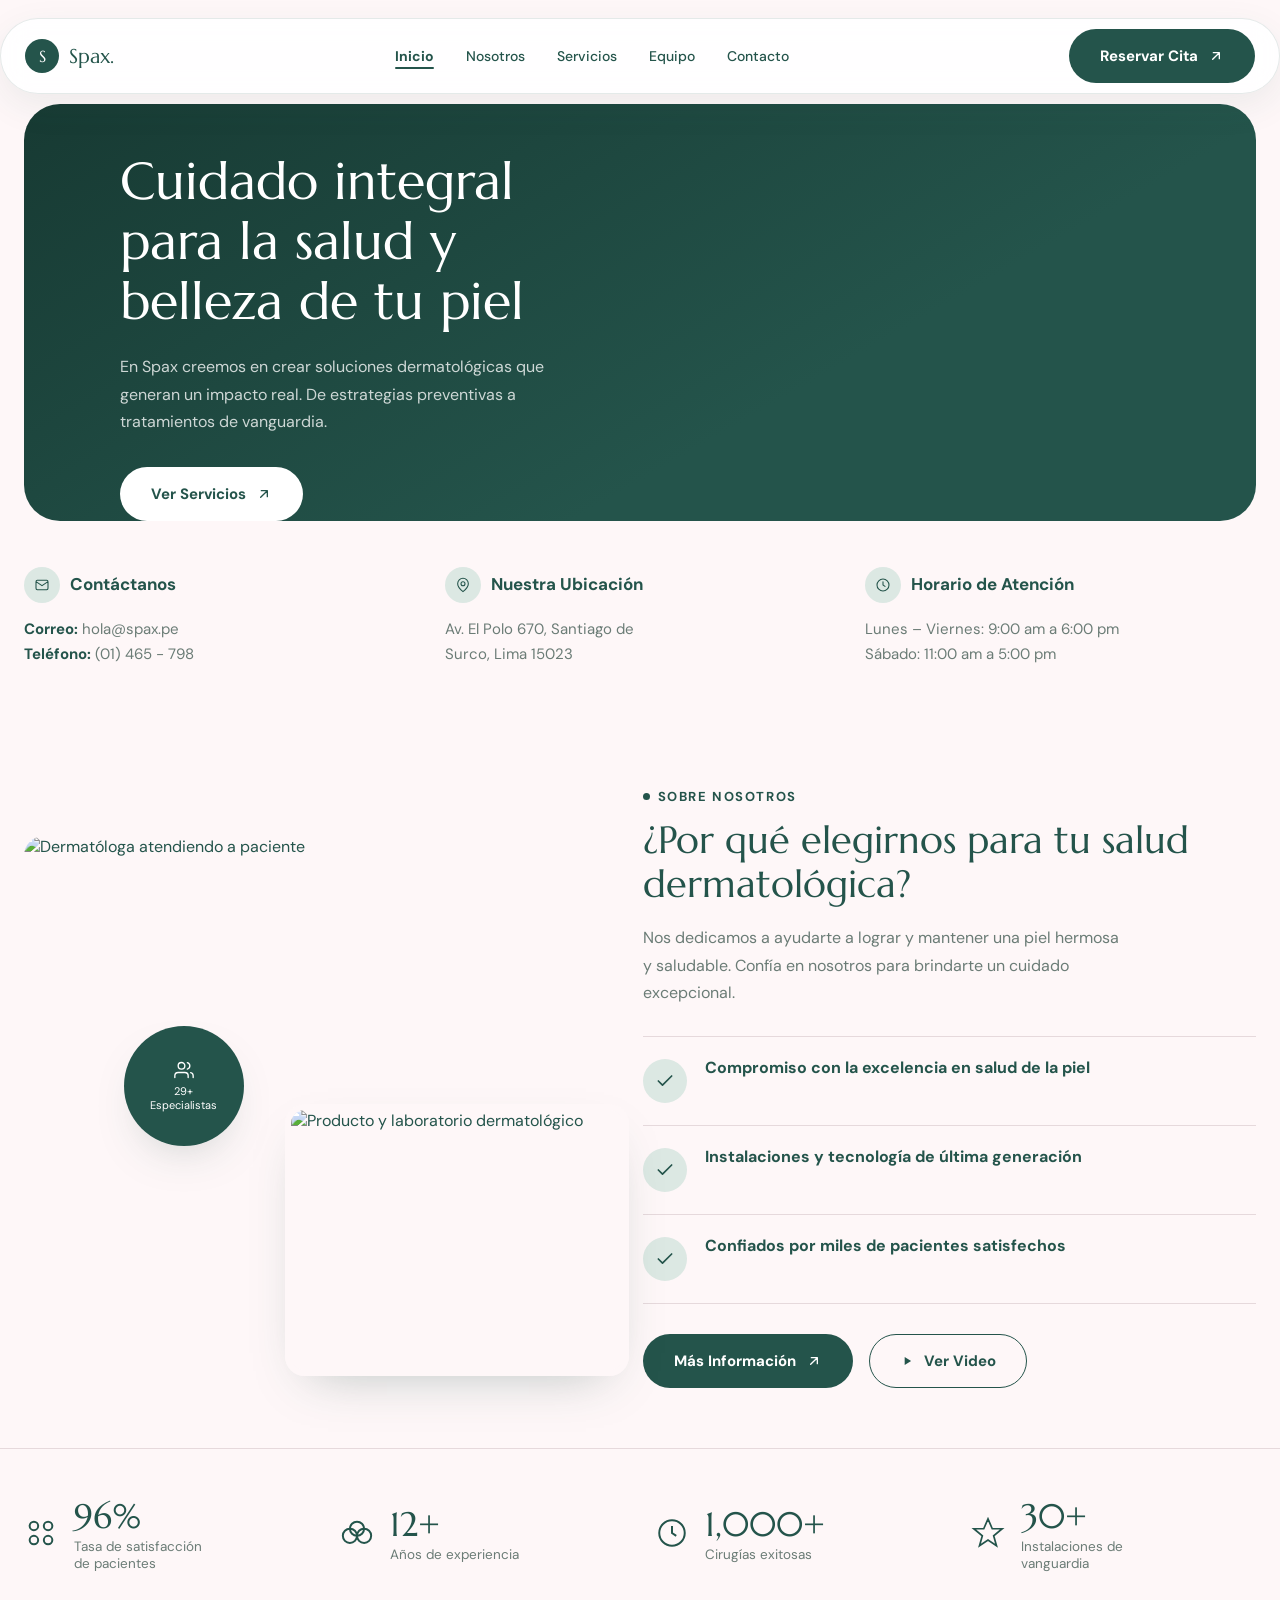
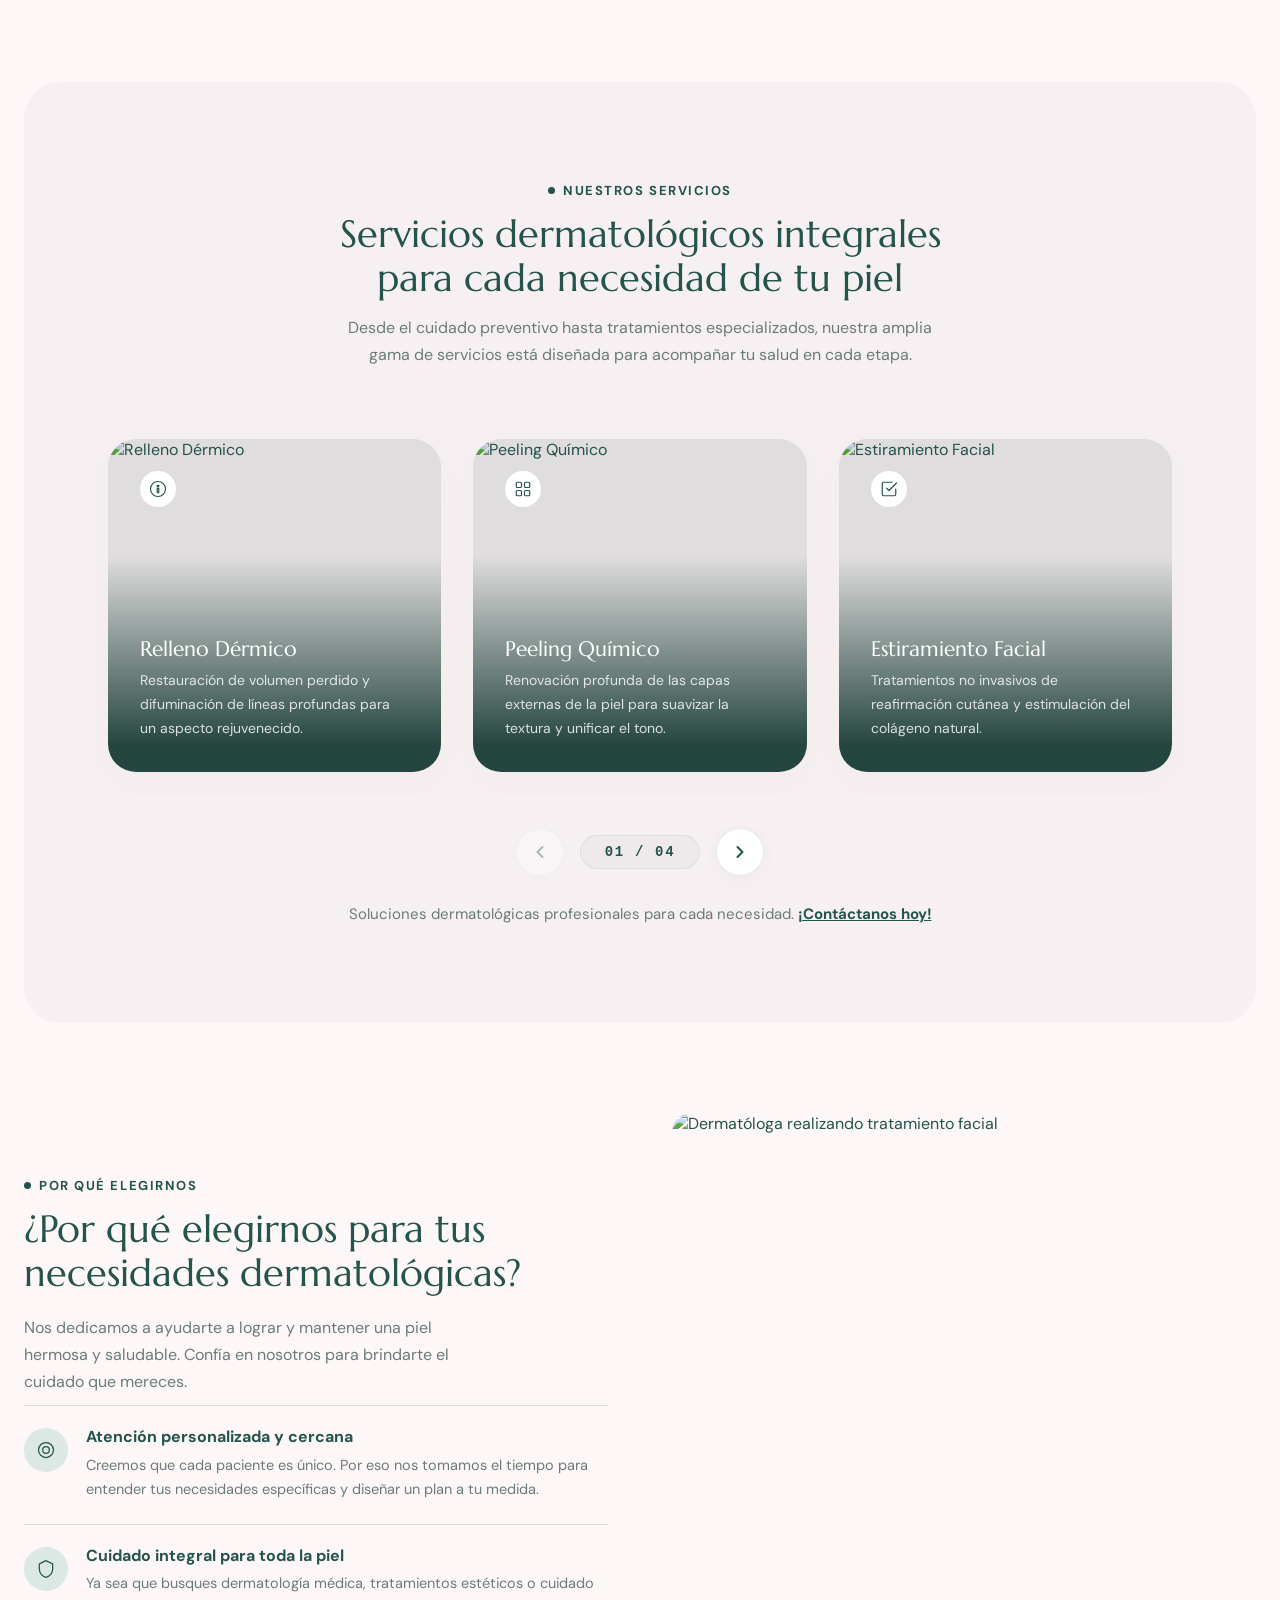
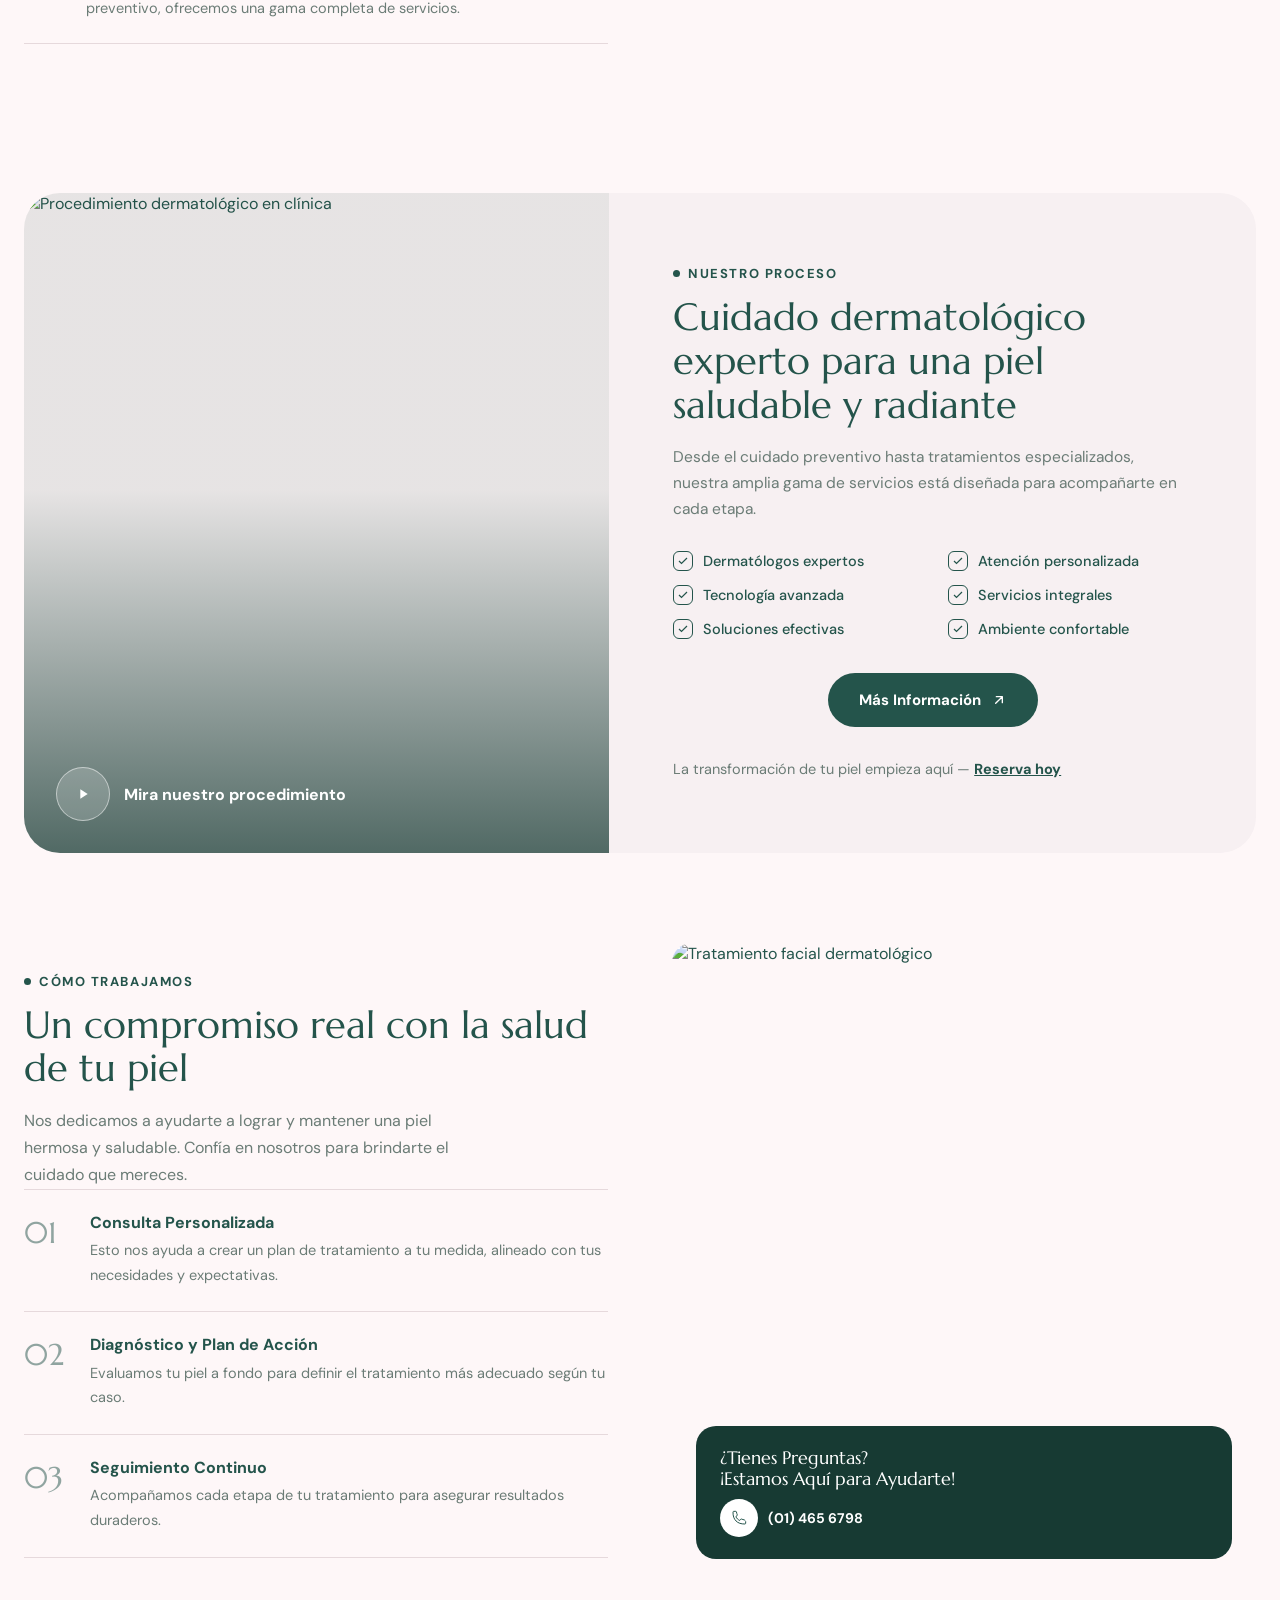
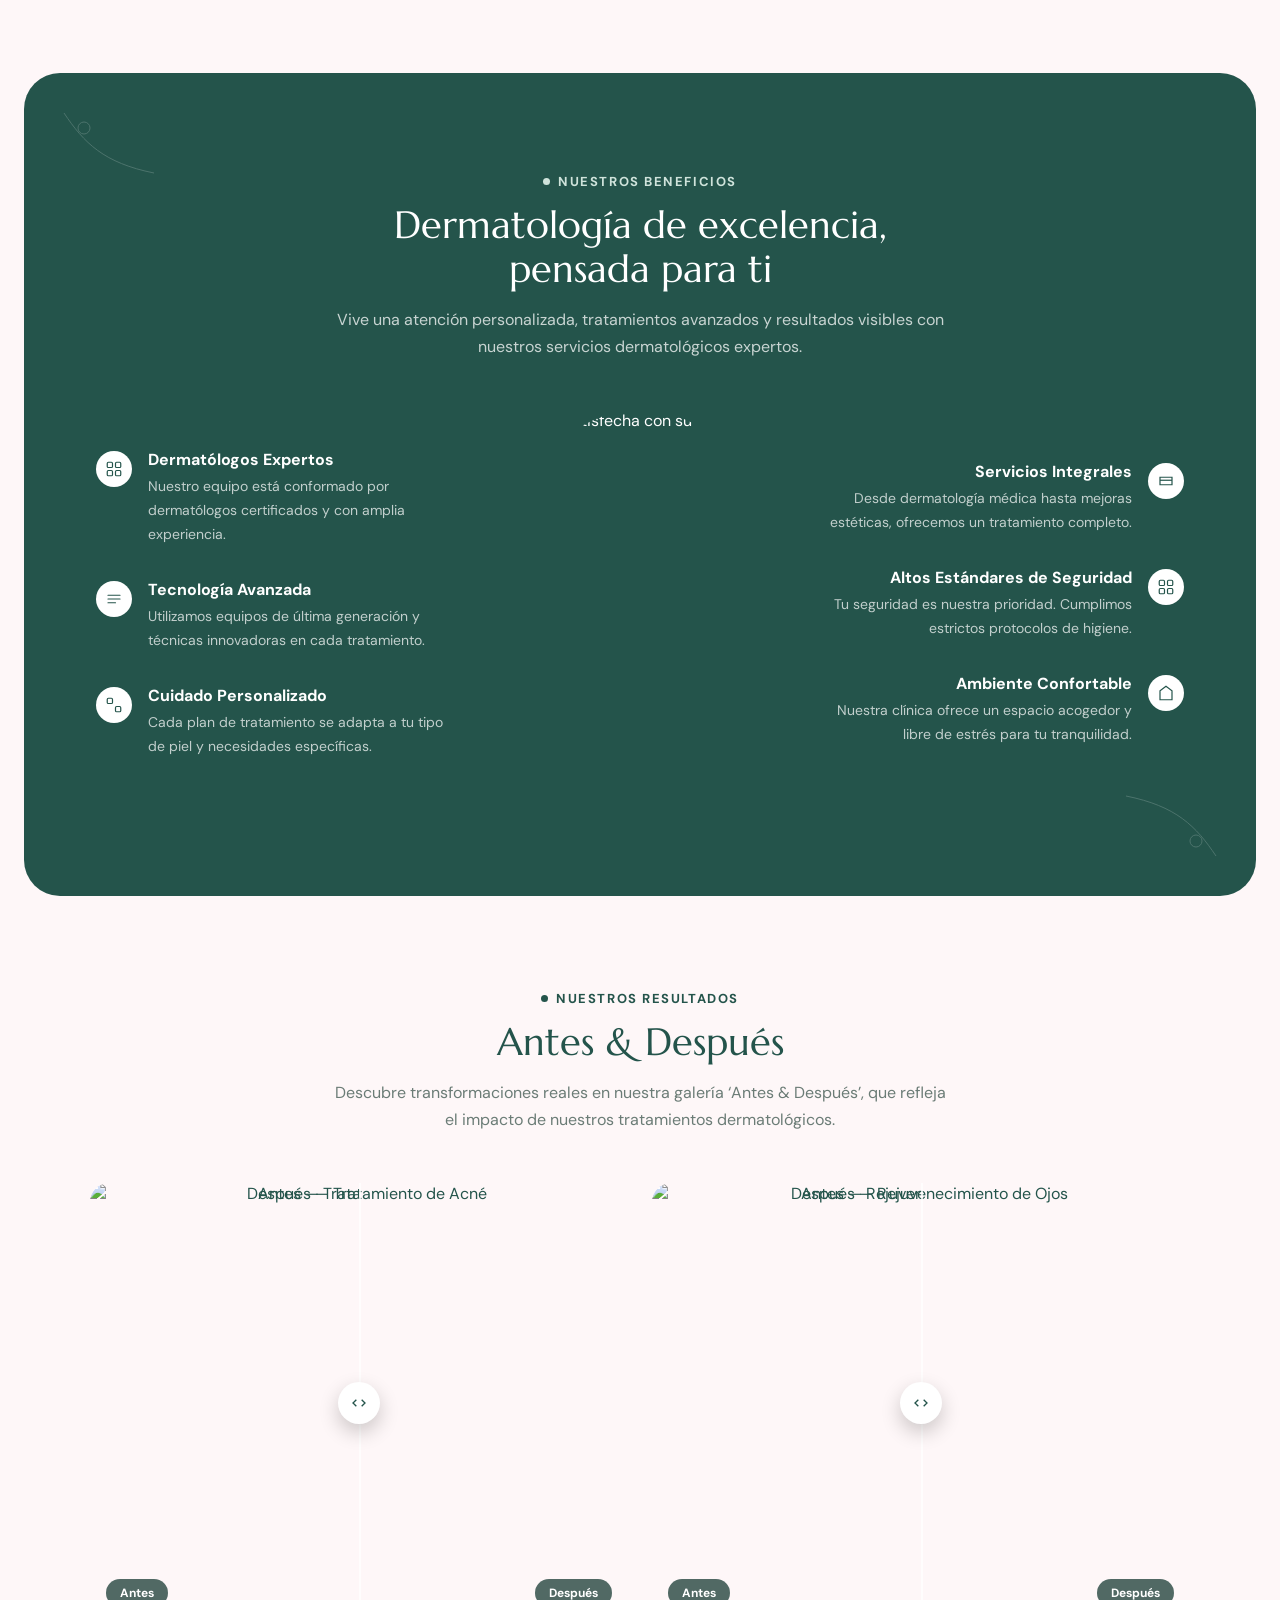
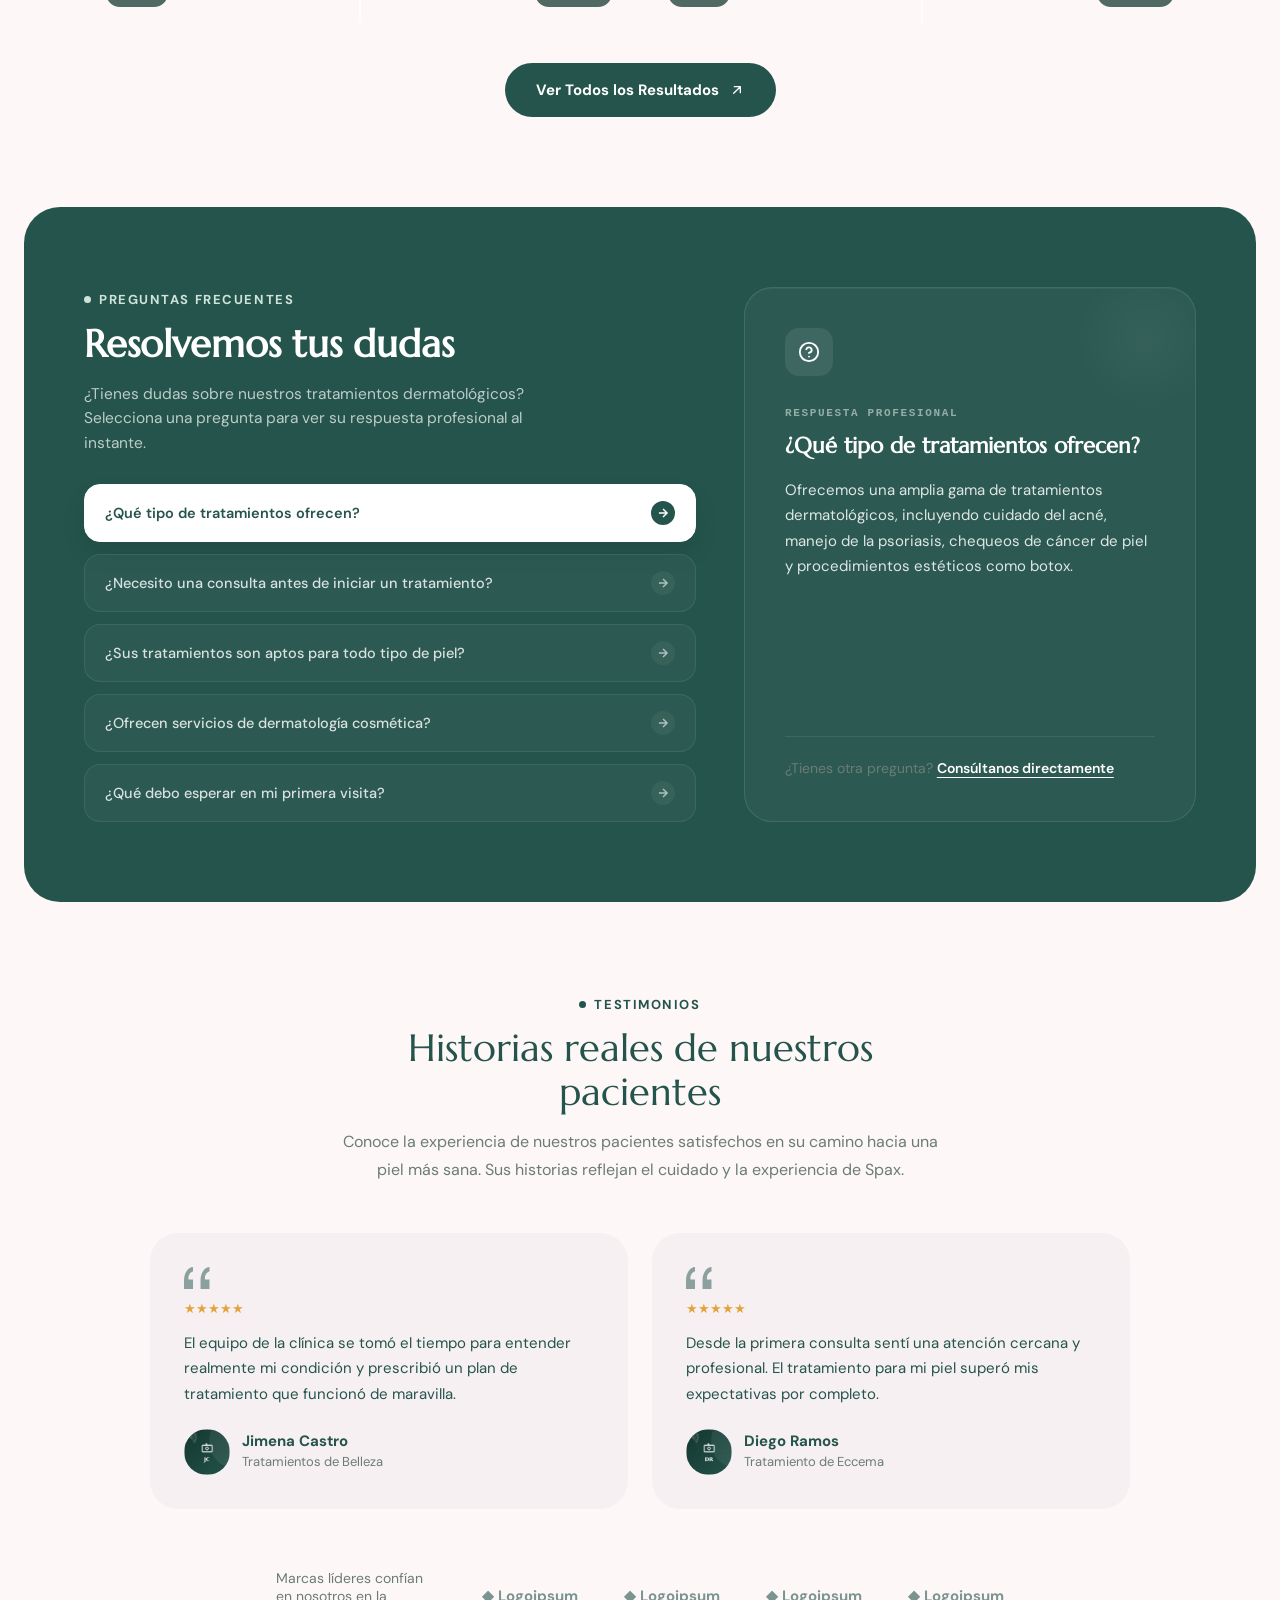
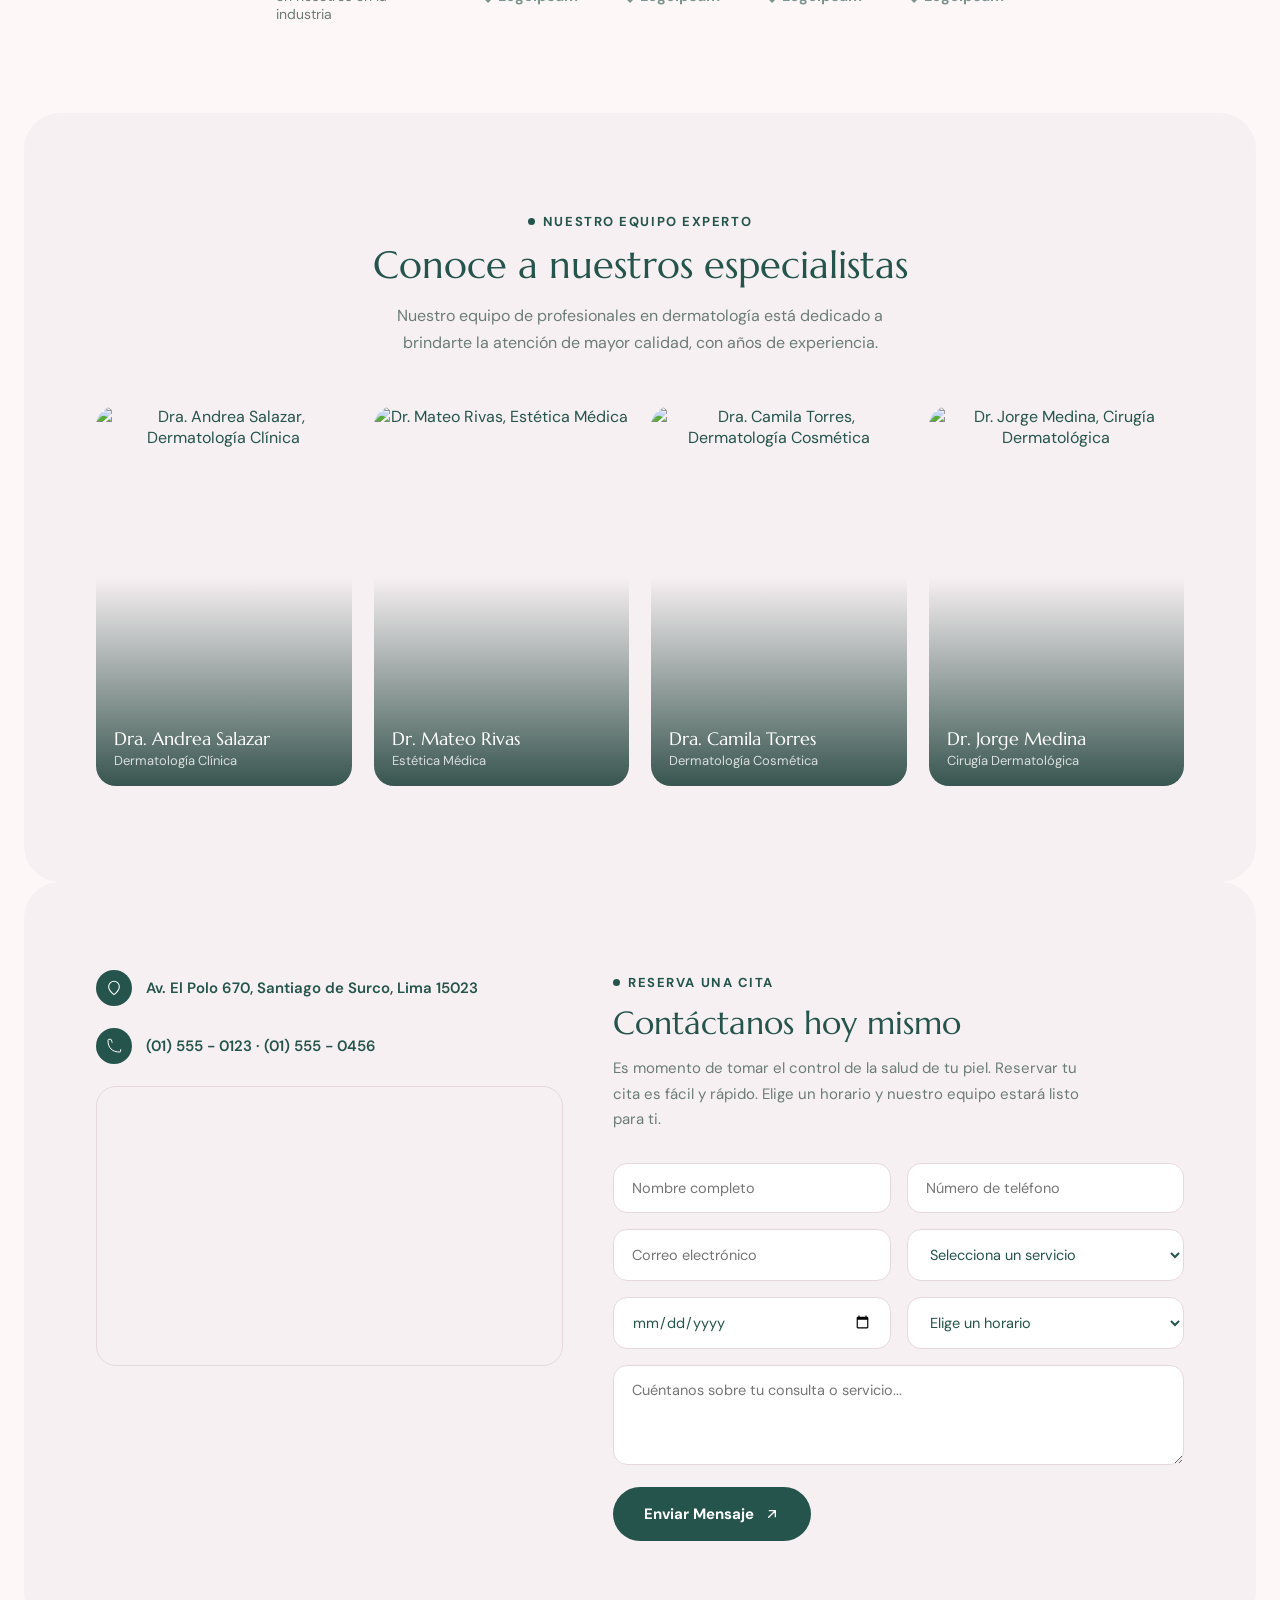
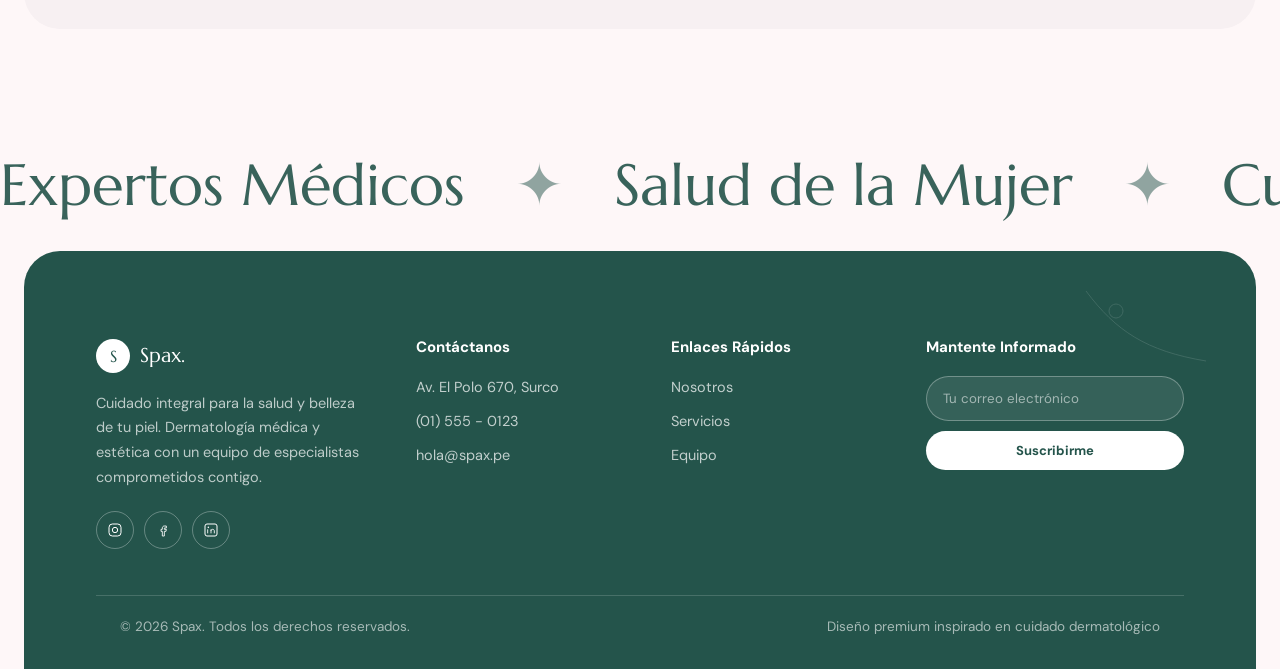
==== index.html @ 274aebbf "feat: Spax landing page - HTML/CSS/JS puro" ====
<!DOCTYPE html>
<html lang="es">
<head>
<meta charset="UTF-8">
<meta name="viewport" content="width=device-width, initial-scale=1.0">
<title>Spax · Cuidado dermatológico integral para tu piel</title>
<meta name="description" content="Spax — Cuidado integral para la salud y belleza de tu piel. Dermatología médica y estética con un equipo de especialistas. Reserva tu cita hoy.">
<meta name="robots" content="index, follow">
<meta name="author" content="Spax">
<meta name="theme-color" content="#24544B">

<!-- IMPORTANTE: reemplaza esta URL por tu dominio final antes de publicar -->
<link rel="canonical" href="https://spax.vercel.app/">

<!-- Favicon -->
<link rel="icon" type="image/svg+xml" href="/favicon.svg">
<link rel="icon" type="image/png" sizes="32x32" href="/favicon-32x32.png">
<link rel="apple-touch-icon" sizes="180x180" href="/apple-touch-icon.png">
<link rel="manifest" href="/site.webmanifest">

<!-- Open Graph / Facebook -->
<meta property="og:type" content="website">
<meta property="og:url" content="https://spax.vercel.app/">
<meta property="og:title" content="Spax · Cuidado dermatológico integral para tu piel">
<meta property="og:description" content="Dermatología médica y estética con un equipo de especialistas. Atención personalizada, tecnología avanzada y resultados visibles.">
<meta property="og:image" content="https://spax.vercel.app/og-image.jpg">
<meta property="og:locale" content="es_PE">
<meta property="og:site_name" content="Spax">

<!-- Twitter Card -->
<meta name="twitter:card" content="summary_large_image">
<meta name="twitter:url" content="https://spax.vercel.app/">
<meta name="twitter:title" content="Spax · Cuidado dermatológico integral para tu piel">
<meta name="twitter:description" content="Dermatología médica y estética con un equipo de especialistas. Atención personalizada, tecnología avanzada y resultados visibles.">
<meta name="twitter:image" content="https://spax.vercel.app/og-image.jpg">

<link rel="preconnect" href="https://fonts.googleapis.com">
<link rel="preconnect" href="https://fonts.gstatic.com" crossorigin>
<link rel="preconnect" href="https://res.cloudinary.com">
<link href="https://fonts.googleapis.com/css2?family=Marcellus&family=DM+Sans:ital,opsz,wght@0,9..40,400;0,9..40,500;0,9..40,600;0,9..40,700;1,9..40,400&display=swap" rel="stylesheet">
<link rel="stylesheet" href="css/style.css">

<!-- Datos estructurados para SEO local -->
<script type="application/ld+json">
{
  "@context": "https://schema.org",
  "@type": "MedicalClinic",
  "name": "Spax",
  "description": "Cuidado integral para la salud y belleza de tu piel. Dermatología médica y estética.",
  "url": "https://spax.vercel.app/",
  "telephone": "+51-1-555-0123",
  "email": "hola@spax.pe",
  "address": {
    "@type": "PostalAddress",
    "streetAddress": "Av. El Polo 670",
    "addressLocality": "Santiago de Surco",
    "addressRegion": "Lima",
    "postalCode": "15023",
    "addressCountry": "PE"
  },
  "openingHoursSpecification": [
    { "@type": "OpeningHoursSpecification", "dayOfWeek": ["Monday","Tuesday","Wednesday","Thursday","Friday"], "opens": "09:00", "closes": "18:00" },
    { "@type": "OpeningHoursSpecification", "dayOfWeek": "Saturday", "opens": "11:00", "closes": "17:00" }
  ],
  "medicalSpecialty": "Dermatology"
}
</script>
</head>
<body>

<!-- ===================== HEADER ===================== -->
<header class="site-header" id="siteHeader">
  <div class="header-inner container">
    <a href="#inicio" class="logo">
      <span class="logo-mark">S</span> Spax.
    </a>
    <nav class="nav-main">
      <a href="#inicio">Inicio</a>
      <a href="#nosotros">Nosotros</a>
      <a href="#servicios">Servicios</a>
      <a href="#equipo">Equipo</a>
      <a href="#contacto">Contacto</a>
      <a href="#contacto" class="btn btn-primary mobile-menu-cta">
        Reservar Cita
        <svg width="16" height="16" viewBox="0 0 24 24" fill="none"><path d="M7 17L17 7M17 7H8M17 7V16" stroke="currentColor" stroke-width="2" stroke-linecap="round" stroke-linejoin="round"/></svg>
      </a>
    </nav>
    <div class="nav-cta">
      <a href="#contacto" class="btn btn-primary">
        Reservar Cita
        <svg width="16" height="16" viewBox="0 0 24 24" fill="none"><path d="M7 17L17 7M17 7H8M17 7V16" stroke="currentColor" stroke-width="2" stroke-linecap="round" stroke-linejoin="round"/></svg>
      </a>
      <button class="menu-toggle" aria-label="Abrir menú">
        <svg width="26" height="26" viewBox="0 0 24 24" fill="none"><path d="M3 6H21M3 12H21M3 18H21" stroke="#24544B" stroke-width="2" stroke-linecap="round"/></svg>
      </button>
    </div>
  </div>
</header>

<!-- ===================== HERO ===================== -->
<section class="hero" id="inicio">
  <div class="container hero-grid">
    <div class="hero-copy reveal">
      <h1>Cuidado integral para la salud y belleza de tu piel</h1>
      <p>En Spax creemos en crear soluciones dermatológicas que generan un impacto real. De estrategias preventivas a tratamientos de vanguardia.</p>
      <a href="#servicios" class="btn btn-light">
        Ver Servicios
        <svg width="16" height="16" viewBox="0 0 24 24" fill="none"><path d="M7 17L17 7M17 7H8M17 7V16" stroke="currentColor" stroke-width="2" stroke-linecap="round" stroke-linejoin="round"/></svg>
      </a>
    </div>
    <div class="hero-media reveal">
      <div class="spax-text-circle">
        <svg viewBox="0 0 100 100" width="180" height="180">
          <path id="circlePath" d="M 50, 50 m -35, 0 a 35,35 0 1,1 70,0 a 35,35 0 1,1 -70,0" fill="none" />
          <text fill="rgba(255, 255, 255, 0.55)" font-size="7.5" font-weight="700" letter-spacing="2">
            <textPath href="#circlePath">SPAX • ESTÉTICA Y SALUD • SPAX • ESTÉTICA Y SALUD • SPAX • </textPath>
          </text>
        </svg>
        <div class="circle-inner-logo">Spax</div>
      </div>
      <img src="https://res.cloudinary.com/dk1tkgjpj/image/upload/v1782159691/heros_z2evp5.png" alt="Retrato de mujer con piel saludable" onerror="this.onerror=null;this.src='https://res.cloudinary.com/dk1tkgjpj/image/upload/v1782159691/heros_z2evp5.png';" fetchpriority="high">
    </div>
  </div>
</section>

<!-- ===================== INFO STRIP ===================== -->
<section class="info-strip">
  <div class="container info-grid">
    <div class="info-item reveal">
      <h4><span class="icon-circle"><svg width="16" height="16" viewBox="0 0 24 24" fill="none"><path d="M3 7L12 13L21 7M5 5H19C20.1 5 21 5.9 21 7V17C21 18.1 20.1 19 19 19H5C3.9 19 3 18.1 3 17V7C3 5.9 3.9 5 5 5Z" stroke="currentColor" stroke-width="1.6"/></svg></span>Contáctanos</h4>
      <p><b>Correo:</b> hola@spax.pe</p>
      <p><b>Teléfono:</b> (01) 465 - 798</p>
    </div>
    <div class="info-item reveal">
      <h4><span class="icon-circle"><svg width="16" height="16" viewBox="0 0 24 24" fill="none"><path d="M12 22C12 22 20 15.5 20 10C20 5.6 16.4 2 12 2C7.6 2 4 5.6 4 10C4 15.5 12 22 12 22Z" stroke="currentColor" stroke-width="1.6"/><circle cx="12" cy="10" r="3" stroke="currentColor" stroke-width="1.6"/></svg></span>Nuestra Ubicación</h4>
      <p>Av. El Polo 670, Santiago de<br>Surco, Lima 15023</p>
    </div>
    <div class="info-item reveal">
      <h4><span class="icon-circle"><svg width="16" height="16" viewBox="0 0 24 24" fill="none"><circle cx="12" cy="12" r="9" stroke="currentColor" stroke-width="1.6"/><path d="M12 7V12L15 14" stroke="currentColor" stroke-width="1.6" stroke-linecap="round"/></svg></span>Horario de Atención</h4>
      <p>Lunes – Viernes: 9:00 am a 6:00 pm</p>
      <p>Sábado: 11:00 am a 5:00 pm</p>
    </div>
  </div>
</section>

<!-- ===================== ABOUT ===================== -->
<section class="about" id="nosotros">
  <div class="container about-grid">
    <div class="about-media reveal">
      <img class="img-main" src="https://res.cloudinary.com/dk1tkgjpj/image/upload/v1782159396/nos1_vhbjxr.webp" alt="Dermatóloga atendiendo a paciente" onerror="this.onerror=null;this.src='https://res.cloudinary.com/dk1tkgjpj/image/upload/v1782159396/nos1_vhbjxr.webp';" loading="lazy" decoding="async">
      <div class="badge-circle">
        <svg width="20" height="20" viewBox="0 0 24 24" fill="none"><path d="M17 21V19C17 16.8 15.2 15 13 15H5C2.8 15 1 16.8 1 19V21M9 11C11.2 11 13 9.2 13 7C13 4.8 11.2 3 9 3C6.8 3 5 4.8 5 7C5 9.2 6.8 11 9 11ZM23 21V19C23 17.1 21.8 15.5 20 15.1M16 3.1C17.8 3.6 19 5.2 19 7C19 8.8 17.8 10.4 16 10.9" stroke="white" stroke-width="1.6" stroke-linecap="round"/></svg>
        29+ <br>Especialistas
      </div>
      <div class="img-float">
        <img src="https://res.cloudinary.com/dk1tkgjpj/image/upload/v1782159397/nos2_tm7u1g.webp" alt="Producto y laboratorio dermatológico" onerror="this.onerror=null;this.src='https://res.cloudinary.com/dk1tkgjpj/image/upload/v1782159397/nos2_tm7u1g.webp';" loading="lazy" decoding="async">
      </div>
    </div>
    <div class="about-copy reveal">
      <span class="eyebrow">Sobre Nosotros</span>
      <h2>¿Por qué elegirnos para tu salud dermatológica?</h2>
      <p class="lead">Nos dedicamos a ayudarte a lograr y mantener una piel hermosa y saludable. Confía en nosotros para brindarte un cuidado excepcional.</p>

      <div class="feature-list">
        <div class="feature-row">
          <span class="icon-circle"><svg width="20" height="20" viewBox="0 0 24 24" fill="none"><path d="M20 6L9 17L4 12" stroke="currentColor" stroke-width="2" stroke-linecap="round" stroke-linejoin="round"/></svg></span>
          <div><h4>Compromiso con la excelencia en salud de la piel</h4></div>
        </div>
        <div class="feature-row">
          <span class="icon-circle"><svg width="20" height="20" viewBox="0 0 24 24" fill="none"><path d="M20 6L9 17L4 12" stroke="currentColor" stroke-width="2" stroke-linecap="round" stroke-linejoin="round"/></svg></span>
          <div><h4>Instalaciones y tecnología de última generación</h4></div>
        </div>
        <div class="feature-row">
          <span class="icon-circle"><svg width="20" height="20" viewBox="0 0 24 24" fill="none"><path d="M20 6L9 17L4 12" stroke="currentColor" stroke-width="2" stroke-linecap="round" stroke-linejoin="round"/></svg></span>
          <div><h4>Confiados por miles de pacientes satisfechos</h4></div>
        </div>
      </div>

      <div class="about-actions">
        <a href="#nosotros" class="btn btn-primary">Más Información
          <svg width="16" height="16" viewBox="0 0 24 24" fill="none"><path d="M7 17L17 7M17 7H8M17 7V16" stroke="currentColor" stroke-width="2" stroke-linecap="round" stroke-linejoin="round"/></svg>
        </a>
        <a href="#servicios" class="btn btn-outline">
          <svg width="14" height="14" viewBox="0 0 24 24" fill="currentColor"><path d="M8 5V19L19 12L8 5Z"/></svg>
          Ver Video
        </a>
      </div>
    </div>
  </div>

  <div class="container stats">
    <div class="stats-grid">
      <div class="stat-item reveal">
        <svg width="34" height="34" viewBox="0 0 24 24" fill="none"><circle cx="7" cy="7" r="3" stroke="#24544B" stroke-width="1.4"/><circle cx="17" cy="7" r="3" stroke="#24544B" stroke-width="1.4"/><circle cx="7" cy="17" r="3" stroke="#24544B" stroke-width="1.4"/><circle cx="17" cy="17" r="3" stroke="#24544B" stroke-width="1.4"/></svg>
        <div><div class="num">96%</div><div class="label">Tasa de satisfacción de pacientes</div></div>
      </div>
      <div class="stat-item reveal">
        <svg width="34" height="34" viewBox="0 0 24 24" fill="none"><circle cx="12" cy="9" r="5" stroke="#24544B" stroke-width="1.4"/><circle cx="7" cy="14" r="5" stroke="#24544B" stroke-width="1.4"/><circle cx="17" cy="14" r="5" stroke="#24544B" stroke-width="1.4"/></svg>
        <div><div class="num">12+</div><div class="label">Años de experiencia</div></div>
      </div>
      <div class="stat-item reveal">
        <svg width="34" height="34" viewBox="0 0 24 24" fill="none"><circle cx="12" cy="12" r="9" stroke="#24544B" stroke-width="1.4"/><path d="M12 7V12L15 14" stroke="#24544B" stroke-width="1.4"/></svg>
        <div><div class="num">1,000+</div><div class="label">Cirugías exitosas</div></div>
      </div>
      <div class="stat-item reveal">
        <svg width="34" height="34" viewBox="0 0 24 24" fill="none"><path d="M12 2L15 9H22L16 14L18 21L12 17L6 21L8 14L2 9H9L12 2Z" stroke="#24544B" stroke-width="1.2"/></svg>
        <div><div class="num">30+</div><div class="label">Instalaciones de vanguardia</div></div>
      </div>
    </div>
  </div>
</section>

<!-- ===================== SERVICIOS ===================== -->
<section id="servicios">
  <div class="section-card reveal">
    <div class="section-head">
      <span class="eyebrow" style="justify-content:center;">Nuestros Servicios</span>
      <h2>Servicios dermatológicos integrales para cada necesidad de tu piel</h2>
      <p>Desde el cuidado preventivo hasta tratamientos especializados, nuestra amplia gama de servicios está diseñada para acompañar tu salud en cada etapa.</p>
    </div>

    <!-- Carousel Wrapper with Viewport -->
    <div class="services-carousel-wrapper">
      <div class="services-track">
        <div class="service-card">
          <img src="https://res.cloudinary.com/dk1tkgjpj/image/upload/v1782159400/relleno_dermico_kbjhhl.webp" alt="Relleno Dérmico" onerror="this.onerror=null;this.src='https://res.cloudinary.com/dk1tkgjpj/image/upload/v1782159400/relleno_dermico_kbjhhl.webp';" loading="lazy" decoding="async">
          <span class="icon-circle"><svg width="18" height="18" viewBox="0 0 24 24" fill="none"><path d="M12 2C6.48 2 2 6.48 2 12s4.48 10 10 10 10-4.48 10-10S17.52 2 12 2zm1 15h-2v-6h2v6zm0-8h-2V7h2v2z" stroke="#24544B" stroke-width="1.6" stroke-linecap="round" stroke-linejoin="round"/></svg></span>
          <h3>Relleno Dérmico</h3>
          <p>Restauración de volumen perdido y difuminación de líneas profundas para un aspecto rejuvenecido.</p>
        </div>
        <div class="service-card">
          <img src="https://res.cloudinary.com/dk1tkgjpj/image/upload/v1782159399/peeling_kg46cf.webp" alt="Peeling Químico" onerror="this.onerror=null;this.src='https://res.cloudinary.com/dk1tkgjpj/image/upload/v1782159399/peeling_kg46cf.webp';" loading="lazy" decoding="async">
          <span class="icon-circle"><svg width="18" height="18" viewBox="0 0 24 24" fill="none"><rect x="3" y="3" width="7" height="7" rx="1.5" stroke="#24544B" stroke-width="1.6"/><rect x="14" y="3" width="7" height="7" rx="1.5" stroke="#24544B" stroke-width="1.6"/><rect x="3" y="14" width="7" height="7" rx="1.5" stroke="#24544B" stroke-width="1.6"/><rect x="14" y="14" width="7" height="7" rx="1.5" stroke="#24544B" stroke-width="1.6"/></svg></span>
          <h3>Peeling Químico</h3>
          <p>Renovación profunda de las capas externas de la piel para suavizar la textura y unificar el tono.</p>
        </div>
        <div class="service-card">
          <img src="https://res.cloudinary.com/dk1tkgjpj/image/upload/v1782159369/estiramiento_f1tlqa.webp" alt="Estiramiento Facial" onerror="this.onerror=null;this.src='https://res.cloudinary.com/dk1tkgjpj/image/upload/v1782159369/estiramiento_f1tlqa.webp';" loading="lazy" decoding="async">
          <span class="icon-circle"><svg width="18" height="18" viewBox="0 0 24 24" fill="none"><path d="M9 11L12 14L22 4M21 12V19C21 20.1 20.1 21 19 21H5C3.9 21 3 20.1 3 19V5C3 3.9 3.9 3 5 3H16" stroke="#24544B" stroke-width="1.6" stroke-linecap="round" stroke-linejoin="round"/></svg></span>
          <h3>Estiramiento Facial</h3>
          <p>Tratamientos no invasivos de reafirmación cutánea y estimulación del colágeno natural.</p>
        </div>
        <div class="service-card">
          <img src="https://res.cloudinary.com/dk1tkgjpj/image/upload/v1782159332/cicatriz_xeugqr.webp" alt="Revisión de Cicatrices" onerror="this.onerror=null;this.src='https://res.cloudinary.com/dk1tkgjpj/image/upload/v1782159332/cicatriz_xeugqr.webp';" loading="lazy" decoding="async">
          <span class="icon-circle"><svg width="18" height="18" viewBox="0 0 24 24" fill="none"><rect x="3" y="3" width="7" height="7" rx="1.5" stroke="#24544B" stroke-width="1.6"/><rect x="14" y="3" width="7" height="7" rx="1.5" stroke="#24544B" stroke-width="1.6"/><rect x="3" y="14" width="7" height="7" rx="1.5" stroke="#24544B" stroke-width="1.6"/><rect x="14" y="14" width="7" height="7" rx="1.5" stroke="#24544B" stroke-width="1.6"/></svg></span>
          <h3>Revisión de Cicatrices</h3>
          <p>Minimización y mejora estética de marcas y cicatrices con tecnología láser y regenerativa avanzada.</p>
        </div>
        <div class="service-card">
          <img src="https://res.cloudinary.com/dk1tkgjpj/image/upload/v1782159332/arrugas_srpjsf.webp" alt="Reducción de Arrugas" onerror="this.onerror=null;this.src='https://res.cloudinary.com/dk1tkgjpj/image/upload/v1782159332/arrugas_srpjsf.webp';" loading="lazy" decoding="async">
          <span class="icon-circle"><svg width="18" height="18" viewBox="0 0 24 24" fill="none"><path d="M4 7H20M4 12H20M4 17H14" stroke="#24544B" stroke-width="1.6" stroke-linecap="round"/></svg></span>
          <h3>Reducción de Arrugas</h3>
          <p>Atenuación suave y eficaz de líneas de expresión con técnicas precisas y seguras.</p>
        </div>
        <div class="service-card">
          <img src="https://res.cloudinary.com/dk1tkgjpj/image/upload/v1782159331/acne_itsaqr.webp" alt="Tratamiento de Acné" onerror="this.onerror=null;this.src='https://res.cloudinary.com/dk1tkgjpj/image/upload/v1782159331/acne_itsaqr.webp';" loading="lazy" decoding="async">
          <span class="icon-circle"><svg width="18" height="18" viewBox="0 0 24 24" fill="none"><circle cx="12" cy="12" r="10" stroke="#24544B" stroke-width="1.6"/><path d="M12 8v8M8 12h8" stroke="#24544B" stroke-width="1.6" stroke-linecap="round"/></svg></span>
          <h3>Tratamiento de Acné</h3>
          <p>Control activo de brotes, regulación de sebo y prevención de secuelas para una piel libre de imperfecciones.</p>
        </div>
      </div>
    </div>
 
    <!-- Centered Framer-style controls -->
    <div class="services-carousel-controls">
      <button class="carousel-btn prev-btn" id="services-prev" aria-label="Servicio anterior">
        <svg width="20" height="20" viewBox="0 0 24 24" fill="none" stroke="currentColor" stroke-width="2.5" stroke-linecap="round" stroke-linejoin="round"><polyline points="15 18 9 12 15 6"></polyline></svg>
      </button>
      <div class="carousel-counter-container">
        <span class="carousel-counter" id="services-counter">01 / 06</span>
      </div>
      <button class="carousel-btn next-btn" id="services-next" aria-label="Siguiente servicio">
        <svg width="20" height="20" viewBox="0 0 24 24" fill="none" stroke="currentColor" stroke-width="2.5" stroke-linecap="round" stroke-linejoin="round"><polyline points="9 18 15 12 9 6"></polyline></svg>
      </button>
    </div>
    <p class="section-foot-link">Soluciones dermatológicas profesionales para cada necesidad. <a href="#contacto">¡Contáctanos hoy!</a></p>
  </div>
</section>

<!-- ===================== POR QUE ELEGIRNOS ===================== -->
<section class="why">
  <div class="container why-grid">
    <div class="reveal">
      <span class="eyebrow">Por Qué Elegirnos</span>
      <h2>¿Por qué elegirnos para tus necesidades dermatológicas?</h2>
      <p style="margin-top:18px; max-width:460px; font-size:16px;">Nos dedicamos a ayudarte a lograr y mantener una piel hermosa y saludable. Confía en nosotros para brindarte el cuidado que mereces.</p>

      <div class="feature-list" style="margin-top:10px;">
        <div class="feature-row">
          <span class="icon-circle"><svg width="20" height="20" viewBox="0 0 24 24" fill="none"><circle cx="12" cy="12" r="9" stroke="currentColor" stroke-width="1.5"/><circle cx="12" cy="12" r="4" stroke="currentColor" stroke-width="1.5"/></svg></span>
          <div>
            <h4>Atención personalizada y cercana</h4>
            <p>Creemos que cada paciente es único. Por eso nos tomamos el tiempo para entender tus necesidades específicas y diseñar un plan a tu medida.</p>
          </div>
        </div>
        <div class="feature-row">
          <span class="icon-circle"><svg width="20" height="20" viewBox="0 0 24 24" fill="none"><path d="M12 2L4 6V12C4 17 7.6 21 12 22C16.4 21 20 17 20 12V6L12 2Z" stroke="currentColor" stroke-width="1.5"/></svg></span>
          <div>
            <h4>Cuidado integral para toda la piel</h4>
            <p>Ya sea que busques dermatología médica, tratamientos estéticos o cuidado preventivo, ofrecemos una gama completa de servicios.</p>
          </div>
        </div>
      </div>
    </div>
    <div class="why-media reveal">
      <img src="https://res.cloudinary.com/dk1tkgjpj/image/upload/v1782159369/elegirnos_sblvzf.webp" alt="Dermatóloga realizando tratamiento facial" onerror="this.onerror=null;this.src='https://res.cloudinary.com/dk1tkgjpj/image/upload/v1782159369/elegirnos_sblvzf.webp';" loading="lazy" decoding="async">
    </div>
  </div>
</section>

<!-- ===================== PROCESO ===================== -->
<section class="process">
  <div class="process-grid reveal">
    <div class="process-media">
      <img src="https://res.cloudinary.com/dk1tkgjpj/image/upload/v1782159400/proceso_yrbie3.webp" alt="Procedimiento dermatológico en clínica" onerror="this.onerror=null;this.src='https://res.cloudinary.com/dk1tkgjpj/image/upload/v1782159400/proceso_yrbie3.webp';" loading="lazy" decoding="async">
      <div class="play-row">
        <span class="play-btn"><svg width="16" height="16" viewBox="0 0 24 24" fill="currentColor"><path d="M8 5V19L19 12L8 5Z"/></svg></span>
        Mira nuestro procedimiento
      </div>
    </div>
    <div class="process-copy">
      <span class="eyebrow">Nuestro Proceso</span>
      <h2>Cuidado dermatológico experto para una piel saludable y radiante</h2>
      <p style="margin-top:16px; font-size:15.5px;">Desde el cuidado preventivo hasta tratamientos especializados, nuestra amplia gama de servicios está diseñada para acompañarte en cada etapa.</p>

      <div class="check-grid">
        <div class="check-item"><span class="chk"><svg width="12" height="12" viewBox="0 0 24 24" fill="none"><path d="M20 6L9 17L4 12" stroke="currentColor" stroke-width="2.4"/></svg></span>Dermatólogos expertos</div>
        <div class="check-item"><span class="chk"><svg width="12" height="12" viewBox="0 0 24 24" fill="none"><path d="M20 6L9 17L4 12" stroke="currentColor" stroke-width="2.4"/></svg></span>Atención personalizada</div>
        <div class="check-item"><span class="chk"><svg width="12" height="12" viewBox="0 0 24 24" fill="none"><path d="M20 6L9 17L4 12" stroke="currentColor" stroke-width="2.4"/></svg></span>Tecnología avanzada</div>
        <div class="check-item"><span class="chk"><svg width="12" height="12" viewBox="0 0 24 24" fill="none"><path d="M20 6L9 17L4 12" stroke="currentColor" stroke-width="2.4"/></svg></span>Servicios integrales</div>
        <div class="check-item"><span class="chk"><svg width="12" height="12" viewBox="0 0 24 24" fill="none"><path d="M20 6L9 17L4 12" stroke="currentColor" stroke-width="2.4"/></svg></span>Soluciones efectivas</div>
        <div class="check-item"><span class="chk"><svg width="12" height="12" viewBox="0 0 24 24" fill="none"><path d="M20 6L9 17L4 12" stroke="currentColor" stroke-width="2.4"/></svg></span>Ambiente confortable</div>
      </div>

      <a href="#contacto" class="btn btn-primary" style="width:fit-content;">Más Información
        <svg width="16" height="16" viewBox="0 0 24 24" fill="none"><path d="M7 17L17 7M17 7H8M17 7V16" stroke="currentColor" stroke-width="2" stroke-linecap="round" stroke-linejoin="round"/></svg>
      </a>
      <p class="process-foot">La transformación de tu piel empieza aquí — <b>Reserva hoy</b></p>
    </div>
  </div>
</section>

<!-- ===================== COMO TRABAJAMOS ===================== -->
<section class="workflow">
  <div class="container workflow-grid">
    <div class="reveal">
      <span class="eyebrow">Cómo Trabajamos</span>
      <h2>Un compromiso real con la salud de tu piel</h2>
      <p style="margin-top:16px; max-width:440px; font-size:16px;">Nos dedicamos a ayudarte a lograr y mantener una piel hermosa y saludable. Confía en nosotros para brindarte el cuidado que mereces.</p>

      <div class="step">
        <span class="num">01</span>
        <div><h4>Consulta Personalizada</h4><p>Esto nos ayuda a crear un plan de tratamiento a tu medida, alineado con tus necesidades y expectativas.</p></div>
      </div>
      <div class="step">
        <span class="num">02</span>
        <div><h4>Diagnóstico y Plan de Acción</h4><p>Evaluamos tu piel a fondo para definir el tratamiento más adecuado según tu caso.</p></div>
      </div>
      <div class="step">
        <span class="num">03</span>
        <div><h4>Seguimiento Continuo</h4><p>Acompañamos cada etapa de tu tratamiento para asegurar resultados duraderos.</p></div>
      </div>
    </div>
    <div class="workflow-media reveal">
      <img src="https://res.cloudinary.com/dk1tkgjpj/image/upload/v1782159401/trabajamos_mss3og.webp" alt="Tratamiento facial dermatológico" onerror="this.onerror=null;this.src='https://res.cloudinary.com/dk1tkgjpj/image/upload/v1782159401/trabajamos_mss3og.webp';" loading="lazy" decoding="async">
      <div class="workflow-callout">
        <div>
          <h4>¿Tienes Preguntas?<br>¡Estamos Aquí para Ayudarte!</h4>
          <a href="tel:016465798"><span class="ph-icon"><svg width="16" height="16" viewBox="0 0 24 24" fill="none"><path d="M22 16.9V19.9C22 20.5 21.5 21 20.9 21C9.4 21.3 2.7 14.6 3 3.1C3 2.5 3.5 2 4.1 2H7.1C7.6 2 8.1 2.4 8.2 2.9C8.4 4.4 8.8 5.8 9.4 7.1C9.6 7.6 9.5 8.2 9 8.6L7.3 9.9C8.5 12.6 10.4 14.5 13.1 15.7L14.4 14C14.8 13.5 15.4 13.4 15.9 13.6C17.2 14.2 18.6 14.6 20.1 14.8C20.6 14.9 21 15.4 21 15.9" stroke="currentColor" stroke-width="1.5"/></svg></span>(01) 465 6798</a>
        </div>
      </div>
    </div>
  </div>
</section>

<!-- ===================== BENEFICIOS ===================== -->
<section>
  <div class="benefits reveal">
    <svg class="benefits-deco tl" width="120" height="120" viewBox="0 0 120 120" fill="none"><path d="M10 10C30 40 50 60 100 70" stroke="#fff" stroke-width="1"/><circle cx="30" cy="25" r="6" stroke="#fff"/></svg>
    <svg class="benefits-deco br" width="120" height="120" viewBox="0 0 120 120" fill="none"><path d="M110 110C90 80 70 60 20 50" stroke="#fff" stroke-width="1"/><circle cx="90" cy="95" r="6" stroke="#fff"/></svg>
    <div class="section-head">
      <span class="eyebrow on-dark" style="justify-content:center;">Nuestros Beneficios</span>
      <h2>Dermatología de excelencia, pensada para ti</h2>
      <p>Vive una atención personalizada, tratamientos avanzados y resultados visibles con nuestros servicios dermatológicos expertos.</p>
    </div>

    <div class="benefits-grid">
      <div class="benefit-col">
        <div class="benefit-row">
          <span class="icon-circle"><svg width="18" height="18" viewBox="0 0 24 24" fill="none"><rect x="3" y="3" width="7" height="7" rx="1.5" stroke="#24544B" stroke-width="1.6"/><rect x="14" y="3" width="7" height="7" rx="1.5" stroke="#24544B" stroke-width="1.6"/><rect x="3" y="14" width="7" height="7" rx="1.5" stroke="#24544B" stroke-width="1.6"/><rect x="14" y="14" width="7" height="7" rx="1.5" stroke="#24544B" stroke-width="1.6"/></svg></span>
          <div><h4>Dermatólogos Expertos</h4><p>Nuestro equipo está conformado por dermatólogos certificados y con amplia experiencia.</p></div>
        </div>
        <div class="benefit-row">
          <span class="icon-circle"><svg width="18" height="18" viewBox="0 0 24 24" fill="none"><path d="M4 7H20M4 12H20M4 17H14" stroke="#24544B" stroke-width="1.6" stroke-linecap="round"/></svg></span>
          <div><h4>Tecnología Avanzada</h4><p>Utilizamos equipos de última generación y técnicas innovadoras en cada tratamiento.</p></div>
        </div>
        <div class="benefit-row">
          <span class="icon-circle"><svg width="18" height="18" viewBox="0 0 24 24" fill="none"><rect x="3" y="3" width="7" height="7" rx="1.5" stroke="#24544B" stroke-width="1.6"/><rect x="14" y="14" width="7" height="7" rx="1.5" stroke="#24544B" stroke-width="1.6"/></svg></span>
          <div><h4>Cuidado Personalizado</h4><p>Cada plan de tratamiento se adapta a tu tipo de piel y necesidades específicas.</p></div>
        </div>
      </div>

      <div class="benefits-portrait">
        <img src="https://res.cloudinary.com/dk1tkgjpj/image/upload/v1782159332/beneficios_rbr4le.webp" alt="Paciente satisfecha con su tratamiento" onerror="this.onerror=null;this.src='https://res.cloudinary.com/dk1tkgjpj/image/upload/v1782159332/beneficios_rbr4le.webp';" loading="lazy" decoding="async">
      </div>

      <div class="benefit-col">
        <div class="benefit-row reverse">
          <span class="icon-circle"><svg width="18" height="18" viewBox="0 0 24 24" fill="none"><path d="M4 7H20V17H4V7Z" stroke="#24544B" stroke-width="1.6"/><path d="M4 11H20" stroke="#24544B" stroke-width="1.6"/></svg></span>
          <div><h4>Servicios Integrales</h4><p>Desde dermatología médica hasta mejoras estéticas, ofrecemos un tratamiento completo.</p></div>
        </div>
        <div class="benefit-row reverse">
          <span class="icon-circle"><svg width="18" height="18" viewBox="0 0 24 24" fill="none"><rect x="3" y="3" width="7" height="7" rx="1.5" stroke="#24544B" stroke-width="1.6"/><rect x="14" y="3" width="7" height="7" rx="1.5" stroke="#24544B" stroke-width="1.6"/><rect x="3" y="14" width="7" height="7" rx="1.5" stroke="#24544B" stroke-width="1.6"/><rect x="14" y="14" width="7" height="7" rx="1.5" stroke="#24544B" stroke-width="1.6"/></svg></span>
          <div><h4>Altos Estándares de Seguridad</h4><p>Tu seguridad es nuestra prioridad. Cumplimos estrictos protocolos de higiene.</p></div>
        </div>
        <div class="benefit-row reverse">
          <span class="icon-circle"><svg width="18" height="18" viewBox="0 0 24 24" fill="none"><path d="M12 3L4 9V21H20V9L12 3Z" stroke="#24544B" stroke-width="1.6"/></svg></span>
          <div><h4>Ambiente Confortable</h4><p>Nuestra clínica ofrece un espacio acogedor y libre de estrés para tu tranquilidad.</p></div>
        </div>
      </div>
    </div>
  </div>
</section>

<!-- ===================== ANTES Y DESPUES ===================== -->
<section class="before-after">
  <div class="container">
    <div class="section-head reveal">
      <span class="eyebrow" style="justify-content:center;">Nuestros Resultados</span>
      <h2>Antes &amp; Después</h2>
      <p>Descubre transformaciones reales en nuestra galería ‘Antes &amp; Después’, que refleja el impacto de nuestros tratamientos dermatológicos.</p>
    </div>
    <div class="ba-grid reveal">
      <div class="ba-item" style="--position: 50%;">
        <img class="ba-after" src="https://res.cloudinary.com/dk1tkgjpj/image/upload/v1782159332/acne2_aiwt8m.webp" alt="Después — Tratamiento de Acné" onerror="this.onerror=null;this.src='https://res.cloudinary.com/dk1tkgjpj/image/upload/v1782159332/acne2_aiwt8m.webp';" loading="lazy" decoding="async">
        <img class="ba-before" src="https://res.cloudinary.com/dk1tkgjpj/image/upload/v1782159332/acne1_yn0pmq.webp" alt="Antes — Tratamiento de Acné" onerror="this.onerror=null;this.src='https://res.cloudinary.com/dk1tkgjpj/image/upload/v1782159332/acne1_yn0pmq.webp';" loading="lazy" decoding="async" style="clip-path: inset(0 calc(100% - var(--position, 50%)) 0 0); position: absolute; inset: 0; width: 100%; height: 100%; object-fit: cover; z-index: 1; pointer-events: none;">
        <span class="ba-tag">Antes</span>
        <div class="ba-divider" style="z-index: 2;"></div>
        <span class="ba-handle" style="z-index: 3;"><svg width="16" height="16" viewBox="0 0 24 24" fill="none"><path d="M8 7L3 12L8 17M16 7L21 12L16 17" stroke="currentColor" stroke-width="2"/></svg></span>
        <span class="ba-tag after" style="z-index: 2;">Después</span>
      </div>
      <div class="ba-item" style="--position: 50%;">
        <img class="ba-after" src="https://res.cloudinary.com/dk1tkgjpj/image/upload/v1782159398/ojos2_k42cz8.webp" alt="Después — Rejuvenecimiento de Ojos" onerror="this.onerror=null;this.src='https://res.cloudinary.com/dk1tkgjpj/image/upload/v1782159398/ojos2_k42cz8.webp';" loading="lazy" decoding="async">
        <img class="ba-before" src="https://res.cloudinary.com/dk1tkgjpj/image/upload/v1782159397/ojos1_pfkbpk.webp" alt="Antes — Rejuvenecimiento de Ojos" onerror="this.onerror=null;this.src='https://res.cloudinary.com/dk1tkgjpj/image/upload/v1782159397/ojos1_pfkbpk.webp';" loading="lazy" decoding="async" style="clip-path: inset(0 calc(100% - var(--position, 50%)) 0 0); position: absolute; inset: 0; width: 100%; height: 100%; object-fit: cover; z-index: 1; pointer-events: none;">
        <span class="ba-tag">Antes</span>
        <div class="ba-divider" style="z-index: 2;"></div>
        <span class="ba-handle" style="z-index: 3;"><svg width="16" height="16" viewBox="0 0 24 24" fill="none"><path d="M8 7L3 12L8 17M16 7L21 12L16 17" stroke="currentColor" stroke-width="2"/></svg></span>
        <span class="ba-tag after" style="z-index: 2;">Después</span>
      </div>
    </div>
    <a href="#contacto" class="btn btn-primary" style="margin-top:40px;">Ver Todos los Resultados
      <svg width="16" height="16" viewBox="0 0 24 24" fill="none"><path d="M7 17L17 7M17 7H8M17 7V16" stroke="currentColor" stroke-width="2" stroke-linecap="round" stroke-linejoin="round"/></svg>
    </a>
  </div>
</section>

<!-- ===================== FAQ ===================== -->
<section>
  <div class="faq reveal">
    <div class="faq-grid">
      <div class="faq-nav-column">
        <div class="faq-intro">
          <span class="eyebrow on-dark">Preguntas Frecuentes</span>
          <h2>Resolvemos tus dudas</h2>
          <p>¿Tienes dudas sobre nuestros tratamientos dermatológicos? Selecciona una pregunta para ver su respuesta profesional al instante.</p>
        </div>
        <div class="faq-selector-list">
          <button class="faq-selector-btn active" data-index="0" id="faq-btn-0">
            <span>¿Qué tipo de tratamientos ofrecen?</span>
            <span class="btn-arrow"><svg width="14" height="14" viewBox="0 0 24 24" fill="none" stroke="currentColor" stroke-width="2.5"><path d="M5 12h14M12 5l7 7-7 7"/></svg></span>
          </button>
          <button class="faq-selector-btn" data-index="1" id="faq-btn-1">
            <span>¿Necesito una consulta antes de iniciar un tratamiento?</span>
            <span class="btn-arrow"><svg width="14" height="14" viewBox="0 0 24 24" fill="none" stroke="currentColor" stroke-width="2.5"><path d="M5 12h14M12 5l7 7-7 7"/></svg></span>
          </button>
          <button class="faq-selector-btn" data-index="2" id="faq-btn-2">
            <span>¿Sus tratamientos son aptos para todo tipo de piel?</span>
            <span class="btn-arrow"><svg width="14" height="14" viewBox="0 0 24 24" fill="none" stroke="currentColor" stroke-width="2.5"><path d="M5 12h14M12 5l7 7-7 7"/></svg></span>
          </button>
          <button class="faq-selector-btn" data-index="3" id="faq-btn-3">
            <span>¿Ofrecen servicios de dermatología cosmética?</span>
            <span class="btn-arrow"><svg width="14" height="14" viewBox="0 0 24 24" fill="none" stroke="currentColor" stroke-width="2.5"><path d="M5 12h14M12 5l7 7-7 7"/></svg></span>
          </button>
          <button class="faq-selector-btn" data-index="4" id="faq-btn-4">
            <span>¿Qué debo esperar en mi primera visita?</span>
            <span class="btn-arrow"><svg width="14" height="14" viewBox="0 0 24 24" fill="none" stroke="currentColor" stroke-width="2.5"><path d="M5 12h14M12 5l7 7-7 7"/></svg></span>
          </button>
        </div>
      </div>
      <div class="faq-display-column">
        <div class="faq-display-card">
          <div class="faq-display-icon">
            <svg width="22" height="22" viewBox="0 0 24 24" fill="none" stroke="currentColor" stroke-width="2" stroke-linecap="round" stroke-linejoin="round">
              <path d="M12 22c5.523 0 10-4.477 10-10S17.523 2 12 2 2 6.477 2 12s4.477 10 10 10z"/>
              <path d="M9.09 9a3 3 0 0 1 5.83 1c0 2-3 3-3 3"/>
              <line x1="12" y1="17" x2="12.01" y2="17"/>
            </svg>
          </div>
          <div class="faq-display-content">
            <span class="faq-display-tag">Respuesta Profesional</span>
            <h3 id="faq-display-title">¿Qué tipo de tratamientos ofrecen?</h3>
            <p id="faq-display-text">Ofrecemos una amplia gama de tratamientos dermatológicos, incluyendo cuidado del acné, manejo de la psoriasis, chequeos de cáncer de piel y procedimientos estéticos como botox.</p>
          </div>
          <div class="faq-display-footer">
            <p>¿Tienes otra pregunta? <a href="#contacto">Consúltanos directamente</a></p>
          </div>
        </div>
      </div>
    </div>
  </div>
</section>

<!-- ===================== TESTIMONIOS ===================== -->
<section class="testimonials">
  <div class="container">
    <div class="section-head reveal">
      <span class="eyebrow" style="justify-content:center;">Testimonios</span>
      <h2>Historias reales de nuestros pacientes</h2>
      <p>Conoce la experiencia de nuestros pacientes satisfechos en su camino hacia una piel más sana. Sus historias reflejan el cuidado y la experiencia de Spax.</p>
    </div>
    <div class="t-grid reveal">
      <div class="t-card">
        <div class="t-quote"><svg width="30" height="22" viewBox="0 0 30 22" fill="currentColor"><path d="M0 22V13.5C0 9 1.2 5.4 3.6 2.7C6 0 9 0 9 0V4.5C7.5 4.8 6.3 5.7 5.4 7.2C4.5 8.7 4.2 10.5 4.5 12.6H9V22H0ZM16.5 22V13.5C16.5 9 17.7 5.4 20.1 2.7C22.5 0 25.5 0 25.5 0V4.5C24 4.8 22.8 5.7 21.9 7.2C21 8.7 20.7 10.5 21 12.6H25.5V22H16.5Z"/></svg></div>
        <div class="t-stars">★★★★★</div>
        <p class="body">El equipo de la clínica se tomó el tiempo para entender realmente mi condición y prescribió un plan de tratamiento que funcionó de maravilla.</p>
        <div class="t-person">
          <img src="https://res.cloudinary.com/TU_CLOUD_NAME/image/upload/f_auto,q_auto/spax/testimonios/avatar-1.jpg" alt="Paciente Jimena Castro" onerror="this.onerror=null;this.src='images/testimonios/avatar-1.jpg';" loading="lazy" decoding="async">
          <div><h4>Jimena Castro</h4><span>Tratamientos de Belleza</span></div>
        </div>
      </div>
      <div class="t-card">
        <div class="t-quote"><svg width="30" height="22" viewBox="0 0 30 22" fill="currentColor"><path d="M0 22V13.5C0 9 1.2 5.4 3.6 2.7C6 0 9 0 9 0V4.5C7.5 4.8 6.3 5.7 5.4 7.2C4.5 8.7 4.2 10.5 4.5 12.6H9V22H0ZM16.5 22V13.5C16.5 9 17.7 5.4 20.1 2.7C22.5 0 25.5 0 25.5 0V4.5C24 4.8 22.8 5.7 21.9 7.2C21 8.7 20.7 10.5 21 12.6H25.5V22H16.5Z"/></svg></div>
        <div class="t-stars">★★★★★</div>
        <p class="body">Desde la primera consulta sentí una atención cercana y profesional. El tratamiento para mi piel superó mis expectativas por completo.</p>
        <div class="t-person">
          <img src="https://res.cloudinary.com/TU_CLOUD_NAME/image/upload/f_auto,q_auto/spax/testimonios/avatar-2.jpg" alt="Paciente Diego Ramos" onerror="this.onerror=null;this.src='images/testimonios/avatar-2.jpg';" loading="lazy" decoding="async">
          <div><h4>Diego Ramos</h4><span>Tratamiento de Eccema</span></div>
        </div>
      </div>
    </div>

    <div class="brands reveal">
      <span class="label">Marcas líderes confían en nosotros en la industria</span>
      <span class="logo-chip">◆ Logoipsum</span>
      <span class="logo-chip">◆ Logoipsum</span>
      <span class="logo-chip">◆ Logoipsum</span>
      <span class="logo-chip">◆ Logoipsum</span>
    </div>
  </div>
</section>

<!-- ===================== EQUIPO ===================== -->
<section id="equipo">
  <div class="team reveal">
    <span class="eyebrow" style="justify-content:center;">Nuestro Equipo Experto</span>
    <h2>Conoce a nuestros especialistas</h2>
    <p style="max-width:520px; margin:14px auto 0;">Nuestro equipo de profesionales en dermatología está dedicado a brindarte la atención de mayor calidad, con años de experiencia.</p>

    <div class="team-grid">
      <div class="team-card">
        <img src="https://res.cloudinary.com/dk1tkgjpj/image/upload/v1782159332/andrea_e8kn8a.webp" alt="Dra. Andrea Salazar, Dermatología Clínica" onerror="this.onerror=null;this.src='https://res.cloudinary.com/dk1tkgjpj/image/upload/v1782159332/andrea_e8kn8a.webp';" loading="lazy" decoding="async">
        <div class="team-info"><h4>Dra. Andrea Salazar</h4><span>Dermatología Clínica</span></div>
      </div>
      <div class="team-card">
        <img src="https://res.cloudinary.com/dk1tkgjpj/image/upload/v1782159370/mateo_u0idys.webp" alt="Dr. Mateo Rivas, Estética Médica" onerror="this.onerror=null;this.src='https://res.cloudinary.com/dk1tkgjpj/image/upload/v1782159370/mateo_u0idys.webp';" loading="lazy" decoding="async">
        <div class="team-info"><h4>Dr. Mateo Rivas</h4><span>Estética Médica</span></div>
      </div>
      <div class="team-card">
        <img src="https://res.cloudinary.com/dk1tkgjpj/image/upload/v1782159332/camila_lkqmnk.webp" alt="Dra. Camila Torres, Dermatología Cosmética" onerror="this.onerror=null;this.src='https://res.cloudinary.com/dk1tkgjpj/image/upload/v1782159332/camila_lkqmnk.webp';" loading="lazy" decoding="async">
        <div class="team-info"><h4>Dra. Camila Torres</h4><span>Dermatología Cosmética</span></div>
      </div>
      <div class="team-card">
        <img src="https://res.cloudinary.com/dk1tkgjpj/image/upload/v1782159370/jorge_yknazj.webp" alt="Dr. Jorge Medina, Cirugía Dermatológica" onerror="this.onerror=null;this.src='https://res.cloudinary.com/dk1tkgjpj/image/upload/v1782159370/jorge_yknazj.webp';" loading="lazy" decoding="async">
        <div class="team-info"><h4>Dr. Jorge Medina</h4><span>Cirugía Dermatológica</span></div>
      </div>
    </div>
  </div>
</section>

<!-- ===================== CONTACTO ===================== -->
<section id="contacto">
  <div class="contact reveal">
    <div class="contact-grid">
      <div class="contact-details">
        <div class="contact-row"><span class="icon-circle"><svg width="16" height="16" viewBox="0 0 24 24" fill="none"><path d="M12 22C12 22 20 15.5 20 10C20 5.6 16.4 2 12 2C7.6 2 4 5.6 4 10C4 15.5 12 22 12 22Z" stroke="#fff" stroke-width="1.6"/></svg></span><span>Av. El Polo 670, Santiago de Surco, Lima 15023</span></div>
        <div class="contact-row"><span class="icon-circle"><svg width="16" height="16" viewBox="0 0 24 24" fill="none"><path d="M22 16.9V19.9C22 20.5 21.5 21 20.9 21C9.4 21.3 2.7 14.6 3 3.1C3 2.5 3.5 2 4.1 2H7.1C7.6 2 8.1 2.4 8.2 2.9C8.4 4.4 8.8 5.8 9.4 7.1" stroke="#fff" stroke-width="1.5"/></svg></span><span>(01) 555 - 0123 · (01) 555 - 0456</span></div>
        <div class="map-wrap">
          <iframe src="https://www.google.com/maps?q=Santiago%20de%20Surco,%20Lima,%20Per%C3%BA&output=embed" loading="lazy" referrerpolicy="no-referrer-when-downgrade" title="Ubicación Spax"></iframe>
        </div>
      </div>
      <div class="contact-form">
        <span class="eyebrow">Reserva una Cita</span>
        <h2>Contáctanos hoy mismo</h2>
        <p>Es momento de tomar el control de la salud de tu piel. Reservar tu cita es fácil y rápido. Elige un horario y nuestro equipo estará listo para ti.</p>
        <!-- IMPORTANTE: reemplaza TU_FORM_ID por el ID real de tu formulario de Formspree (https://formspree.io) -->
        <form class="form-grid" id="contactForm" action="https://formspree.io/f/TU_FORM_ID" method="POST">
          <input type="text" name="nombre" placeholder="Nombre completo" required>
          <input type="tel" name="telefono" placeholder="Número de teléfono" required>
          <input type="email" name="email" placeholder="Correo electrónico" required>
          <select name="servicio" required>
            <option value="" disabled selected>Selecciona un servicio</option>
            <option>Reafirmación de piel</option>
            <option>Revisión de cicatrices</option>
            <option>Reducción de arrugas</option>
            <option>Consulta general</option>
          </select>
          <input type="date" name="fecha_preferida">
          <select name="horario">
            <option value="" disabled selected>Elige un horario</option>
            <option>9:00 am – 11:00 am</option>
            <option>11:00 am – 1:00 pm</option>
            <option>3:00 pm – 5:00 pm</option>
          </select>
          <textarea class="full" name="mensaje" placeholder="Cuéntanos sobre tu consulta o servicio..."></textarea>
          <input type="text" name="_gotcha" style="display:none" tabindex="-1" autocomplete="off">
          <input type="hidden" name="_subject" value="Nueva solicitud de cita — Spax">
          <div class="full">
            <button type="submit" class="btn btn-primary">Enviar Mensaje
              <svg width="16" height="16" viewBox="0 0 24 24" fill="none"><path d="M7 17L17 7M17 7H8M17 7V16" stroke="currentColor" stroke-width="2" stroke-linecap="round" stroke-linejoin="round"/></svg>
            </button>
            <p class="form-feedback" id="contactFeedback" role="status" aria-live="polite"></p>
          </div>
        </form>
      </div>
    </div>
  </div>
</section>

<!-- ===================== MARQUEE ===================== -->
<div class="marquee-strip">
  <div class="marquee-track">
    <span>Expertos Médicos</span><span class="star">✦</span>
    <span>Salud de la Mujer</span><span class="star">✦</span>
    <span>Cuidado de la Piel</span><span class="star">✦</span>
    <span>Expertos Médicos</span><span class="star">✦</span>
    <span>Salud de la Mujer</span><span class="star">✦</span>
    <span>Cuidado de la Piel</span><span class="star">✦</span>
  </div>
</div>

<!-- ===================== FOOTER ===================== -->
<footer class="site-footer">
  <svg class="footer-deco" width="140" height="140" viewBox="0 0 140 140" fill="none"><path d="M10 10C40 50 70 70 130 80" stroke="#fff" stroke-width="1"/><circle cx="40" cy="30" r="7" stroke="#fff"/></svg>
  <div class="footer-grid">
    <div class="footer-brand">
      <a href="#inicio" class="logo"><span class="logo-mark">S</span>Spax.</a>
      <p>Cuidado integral para la salud y belleza de tu piel. Dermatología médica y estética con un equipo de especialistas comprometidos contigo.</p>
      <div class="footer-social">
        <a href="https://instagram.com" target="_blank" rel="noopener noreferrer" aria-label="Instagram"><svg width="16" height="16" viewBox="0 0 24 24" fill="none"><rect x="3" y="3" width="18" height="18" rx="5" stroke="#fff" stroke-width="1.5"/><circle cx="12" cy="12" r="4" stroke="#fff" stroke-width="1.5"/></svg></a>
        <a href="https://facebook.com" target="_blank" rel="noopener noreferrer" aria-label="Facebook"><svg width="16" height="16" viewBox="0 0 24 24" fill="none"><path d="M14 9H17V6H14C12.3 6 11 7.3 11 9V11H9V14H11V21H14V14H16.5L17 11H14V9.5C14 9.2 14.2 9 14 9Z" stroke="#fff" stroke-width="1.3"/></svg></a>
        <a href="https://linkedin.com" target="_blank" rel="noopener noreferrer" aria-label="LinkedIn"><svg width="16" height="16" viewBox="0 0 24 24" fill="none"><rect x="3" y="3" width="18" height="18" rx="3" stroke="#fff" stroke-width="1.5"/><circle cx="8" cy="8" r="1.2" fill="#fff"/><path d="M7 11V17M12 11V17M12 13.5C12 12 13 11 14.5 11C16 11 17 12 17 13.5V17" stroke="#fff" stroke-width="1.3"/></svg></a>
      </div>
    </div>
    <div class="footer-col">
      <h4>Contáctanos</h4>
      <ul>
        <li><a href="https://maps.google.com/?q=Av.+El+Polo+670,+Surco,+Lima,+Peru" target="_blank" rel="noopener noreferrer">Av. El Polo 670, Surco</a></li>
        <li><a href="tel:015550123">(01) 555 - 0123</a></li>
        <li><a href="mailto:hola@spax.pe">hola@spax.pe</a></li>
      </ul>
    </div>
    <div class="footer-col">
      <h4>Enlaces Rápidos</h4>
      <ul>
        <li><a href="#nosotros">Nosotros</a></li>
        <li><a href="#servicios">Servicios</a></li>
        <li><a href="#equipo">Equipo</a></li>
      </ul>
    </div>
    <div class="footer-col">
      <h4>Mantente Informado</h4>
      <!-- IMPORTANTE: reemplaza TU_FORM_ID_NEWSLETTER por el ID real de tu formulario de Formspree -->
      <form class="newsletter-box" id="newsletterForm" action="https://formspree.io/f/TU_FORM_ID_NEWSLETTER" method="POST">
        <input type="email" name="email" placeholder="Tu correo electrónico" required>
        <input type="hidden" name="_subject" value="Nueva suscripción al newsletter — Spax">
        <button type="submit" class="btn btn-light btn-sm" style="width:100%; border:none;">Suscribirme</button>
        <p class="form-feedback on-dark" id="newsletterFeedback" role="status" aria-live="polite"></p>
      </form>
    </div>
  </div>
  <div class="footer-bottom container">
    <span>© 2026 Spax. Todos los derechos reservados.</span>
    <span>Diseño premium inspirado en cuidado dermatológico</span>
  </div>
</footer>

<script src="js/script.js"></script>
</body>
</html>
---- css/style.css ----
/* ==========================================================================
   SPAX — Hoja de estilos principal
   Paleta: fondo #FEF7F8 · contenedor #F7F0F2 · acento #24544B
   Tipografía: Marcellus (títulos) · DM Sans (texto)
   ========================================================================== */

:root{
  --bg: #FEF7F8;
  --container-bg: #F7F0F2;
  --accent: #24544B;
  --accent-dark: #173A33;
  --accent-soft: #DCE8E3;
  --accent-soft-2: #EFE3E6;
  --text: #24544B;
  --text-muted: #6B7C76;
  --on-accent: #FFFFFF;
  --border: #E6D9DC;
  --radius-pill: 999px;
  --radius-card: 28px;
  --radius-img: 20px;
  --shadow-soft: 0 20px 50px -25px rgba(36,84,75,0.35);
  --font-display: 'Marcellus', serif;
  --font-body: 'DM Sans', sans-serif;
}

*,*::before,*::after{ box-sizing: border-box; }
html{ scroll-behavior: smooth; }
body{
  margin:0;
  font-family: var(--font-body);
  background: var(--bg);
  color: var(--text);
  -webkit-font-smoothing: antialiased;
  overflow-x: hidden;
}
img{ max-width:100%; display:block; }
a{ color: inherit; text-decoration:none; }
ul{ margin:0; padding:0; list-style:none; }
button{ font-family: inherit; cursor:pointer; }
.container{
  width:100%;
  max-width: 1800px;
  margin: 0 auto;
  padding: 0 24px;
}
section{ position: relative; }

h1,h2,h3,h4{
  font-family: var(--font-display);
  font-weight: 400;
  color: var(--accent);
  margin: 0;
  line-height: 1.15;
}
p{ margin:0; color: var(--text-muted); line-height:1.7; }

.eyebrow{
  display:inline-flex;
  align-items:center;
  gap:8px;
  font-size: 13px;
  letter-spacing: .12em;
  text-transform: uppercase;
  color: var(--accent);
  font-weight: 700;
  margin-bottom: 14px;
}
.eyebrow::before{
  content:"";
  width:7px; height:7px;
  border-radius:50%;
  background: var(--accent);
  display:inline-block;
}
.eyebrow.on-dark{ color:#CFE3DB; }
.eyebrow.on-dark::before{ background:#CFE3DB; }

/* ---------- Botones ---------- */
.btn{
  display:inline-flex;
  align-items:center;
  justify-content:center;
  gap:10px;
  padding: 16px 30px;
  border-radius: var(--radius-pill);
  font-family: var(--font-body);
  font-weight: 700;
  font-size: 15px;
  border: 1px solid transparent;
  transition: all .25s ease;
  white-space: nowrap;
}
.btn svg{ transition: transform .25s ease; }
.btn:hover svg{ transform: translate(3px,-3px); }
.btn-primary{ background: var(--accent); color: var(--on-accent); }
.btn-primary:hover{ background: var(--accent-dark); }
.btn-outline{ background: transparent; color: var(--accent); border-color: var(--accent); }
.btn-outline:hover{ background: var(--accent); color:#fff; }
.btn-light{ background:#fff; color: var(--accent); }
.btn-light:hover{ background: var(--accent-soft); }
.btn-ghost-dark{ background: rgba(255,255,255,.08); color:#fff; border:1px solid rgba(255,255,255,.4); }
.btn-ghost-dark:hover{ background: rgba(255,255,255,.18); }
.btn-sm{ padding: 11px 22px; font-size: 13px; }

/* ---------- Header ---------- */
.site-header{
  position: fixed; top:18px; left:0; right:0; z-index: 1000;
  background: transparent;
  border-bottom: none;
  transition: opacity 0.4s cubic-bezier(0.16, 1, 0.3, 1), transform 0.4s cubic-bezier(0.16, 1, 0.3, 1);
}
.site-header.hidden {
  opacity: 0;
  transform: translateY(-25px);
  pointer-events: none;
}
.header-inner{
  display:flex; align-items:center; justify-content:space-between;
  padding: 10px 24px;
  background: rgba(255, 255, 255, 0.88);
  backdrop-filter: blur(14px);
  -webkit-backdrop-filter: blur(14px);
  border: 1px solid rgba(36, 84, 75, 0.12);
  border-radius: 100px;
  box-shadow: 0 12px 36px rgba(36, 84, 75, 0.08);
  max-width: 1200px;
  margin: 0 auto;
  width: calc(100% - 32px);
  position: relative;
  transition: border-radius 0.3s ease, background-color 0.3s ease, padding 0.3s ease;
}
.logo{ display:flex; align-items:center; gap:10px; font-family: var(--font-display); font-size: 20px; color: var(--accent); }
.logo .logo-mark{
  width:34px; height:34px; border-radius:50%;
  background: var(--accent); color:#fff;
  display:flex; align-items:center; justify-content:center;
  font-family: var(--font-display); font-size:16px;
}
.nav-main{ display:flex; align-items:center; gap:32px; }
.nav-main a{ font-size:14px; color: var(--text); font-weight:500; transition: color .2s, opacity .2s; position: relative; }
.nav-main a:hover{ color: var(--accent); opacity:.7; }
.nav-main a.active{ color: var(--accent); font-weight: 700; opacity: 1; }
.nav-main a.active::after{
  content: "";
  position: absolute;
  bottom: -4px; left: 0;
  width: 100%; height: 2px;
  background-color: var(--accent);
  border-radius: var(--radius-pill);
}
.nav-cta{ display:flex; align-items:center; gap:14px; }
.mobile-menu-cta { display: none !important; }
.menu-toggle{ display:none; background:none; border:none; outline:none; cursor:pointer; }

/* ---------- Hero ---------- */
.hero{
  background: linear-gradient(150deg, var(--accent-dark), var(--accent) 65%);
  border-radius: 36px;
  margin: 104px auto 0;
  max-width: 1800px;
  width: calc(100% - 48px);
  padding: 48px 72px 0;
  overflow:hidden;
  position: relative;
}
.hero-grid{
  display:grid;
  grid-template-columns: 1fr 1fr;
  align-items:center;
  gap: 40px;
  position:relative;
  z-index:2;
}
.hero-copy h1{ font-size: clamp(34px,4.2vw,52px); color:#fff; max-width: 520px; }
.hero-copy p{ color: rgba(255,255,255,.78); max-width: 460px; margin: 22px 0 32px; font-size:16px; }
.hero-media{ position:relative; align-self:end; background:none; border:none; box-shadow:none; overflow:visible; }
.hero-media img{ border-radius: 0; width:100%; height:auto; max-height:640px; object-fit:contain; background:transparent; display:block; }

/* ---------- Circular Text Logo Spax ---------- */
.spax-text-circle {
  position: absolute;
  left: -80px;
  top: 45%;
  transform: translateY(-50%);
  width: 170px;
  height: 170px;
  display: flex;
  align-items: center;
  justify-content: center;
  z-index: 10;
  pointer-events: none;
  animation: floatCircle 6s ease-in-out infinite;
}
.spax-text-circle svg {
  animation: spinSlow 28s linear infinite;
  width: 100%;
  height: 100%;
  transform-origin: center;
}
.circle-inner-logo {
  position: absolute;
  font-family: var(--font-display);
  font-size: 24px;
  font-weight: 500;
  color: #fff;
  letter-spacing: 0.05em;
  opacity: 0.95;
  text-shadow: 0 4px 12px rgba(0,0,0,0.15);
}
@keyframes spinSlow {
  from { transform: rotate(0deg); }
  to { transform: rotate(360deg); }
}
@keyframes floatCircle {
  0%, 100% { transform: translateY(-50%) translateY(0px) scale(1); }
  50% { transform: translateY(-50%) translateY(-10px) scale(1.03); }
}

/* ---------- Info strip ---------- */
.info-strip{ padding: 46px 0; }
.info-grid{ display:grid; grid-template-columns: repeat(3,1fr); gap:30px; }
.info-item h4{ display:flex; align-items:center; gap:10px; font-size:17px; color:var(--accent); font-family: var(--font-body); font-weight:700; margin-bottom:14px; }
.info-item p{ font-size:15px; }
.info-item b{ color:var(--text); }
.icon-circle{
  width:36px;height:36px;border-radius:50%; background:var(--accent-soft);
  display:flex;align-items:center;justify-content:center; color:var(--accent); flex-shrink:0;
}

/* ---------- About ---------- */
.about{ padding: 70px 0 110px; }
.about-grid{ display:grid; grid-template-columns: .95fr 1.05fr; gap:64px; align-items:center; }
.about-media{ position:relative; }
.about-media .img-main{ border-radius: var(--radius-img); width:100%; height:500px; object-fit:cover; }
.about-media .img-float{
  position:absolute; bottom:-40px; right:-50px; width:62%;
  border-radius: var(--radius-img); border:6px solid var(--bg); box-shadow: var(--shadow-soft);
}
.about-media .img-float img{ border-radius: 14px; height:260px; object-fit:cover; }
.badge-circle{
  position:absolute; top:38%; left:18%;
  width:120px;height:120px;border-radius:50%;
  background: var(--accent); color:#fff; display:flex; flex-direction:column; align-items:center; justify-content:center;
  text-align:center; font-size:11px; line-height:1.3; box-shadow: var(--shadow-soft);
}
.badge-circle svg{ margin-bottom:4px; }
h2{ font-size: clamp(28px,3.4vw,38px); }
.about-copy p.lead{ font-size:16px; margin:18px 0 30px; max-width:480px; }
.feature-list{ display:flex; flex-direction:column; }
.feature-row{ display:flex; gap:18px; padding:22px 0; border-top:1px solid var(--border); }
.feature-row:last-child{ border-bottom:1px solid var(--border); }
.feature-row .icon-circle{ width:44px;height:44px; }
.feature-row h4{ font-family: var(--font-body); font-size:16px; font-weight:700; margin:0 0 6px; color:var(--text); }
.feature-row p{ font-size:14.5px; }
.about-actions{ display:flex; align-items:center; gap:16px; margin-top:30px; }

/* ---------- Stats ---------- */
.stats{ border-top:1px solid var(--border); margin-top: 60px; padding-top: 46px; }
.stats-grid{ display:grid; grid-template-columns: repeat(4,1fr); gap:30px; text-align:left; }
.stat-item{ display:flex; align-items:center; gap:16px; }
.stat-item .num{ font-family: var(--font-display); font-size:34px; color:var(--accent); }
.stat-item .label{ font-size:13.5px; color:var(--text-muted); max-width:130px; }

/* ---------- Servicios ---------- */
.section-card{
  background: var(--container-bg);
  border-radius: 36px;
  padding: 96px 72px;
  margin: 0 auto;
  max-width: 1800px;
  width: calc(100% - 48px);
}
.section-head{ text-align:center; max-width:620px; margin:0 auto 46px; }
.section-head p{ font-size:16px; margin-top:14px; }

.services-carousel-wrapper {
  overflow: hidden;
  position: relative;
  width: 100%;
  max-width: 1300px;
  margin: 0 auto 24px;
  padding: 24px 12px;
}

.services-track {
  display: flex;
  flex-direction: row;
  flex-wrap: nowrap;
  align-items: stretch;
  transition: transform 0.65s cubic-bezier(0.16, 1, 0.3, 1);
  will-change: transform;
}

.service-card {
  position: relative;
  border-radius: var(--radius-card);
  overflow: hidden;
  aspect-ratio: 1 / 1;
  height: auto !important;
  display: flex;
  flex-direction: column;
  justify-content: flex-end;
  padding: 32px;
  flex-shrink: 0;
  box-shadow: 0 10px 40px rgba(36, 84, 75, 0.03);
  opacity: 0.5;
  transform: scale(0.95);
  transition: transform 0.65s cubic-bezier(0.16, 1, 0.3, 1), box-shadow 0.65s cubic-bezier(0.16, 1, 0.3, 1), opacity 0.65s cubic-bezier(0.16, 1, 0.3, 1);
}

.service-card.active-slide {
  opacity: 1;
  transform: scale(1);
}

.service-card.active-slide:hover {
  transform: translateY(-8px) scale(1.02);
  box-shadow: 0 20px 48px rgba(36, 84, 75, 0.14);
}

.service-card img {
  position: absolute;
  inset: 0;
  width: 100%;
  height: 100%;
  object-fit: cover;
  z-index: 0;
  transition: transform 0.65s cubic-bezier(0.16, 1, 0.3, 1);
}

.service-card.active-slide:hover img {
  transform: scale(1.06);
}

.service-card::after {
  content: "";
  position: absolute;
  inset: 0;
  z-index: 1;
  background: linear-gradient(0deg, rgba(23, 58, 51, 0.94) 8%, rgba(23, 58, 51, 0.1) 65%);
}

.service-card .icon-circle {
  position: relative;
  z-index: 2;
  background: #fff;
  margin-bottom: auto;
  margin-top: 0;
}

.service-card h3 {
  position: relative;
  z-index: 2;
  font-size: 21px;
  color: #fff;
  margin-bottom: 8px;
}

.service-card p {
  position: relative;
  z-index: 2;
  color: rgba(255, 255, 255, 0.82);
  font-size: 14px;
}

/* Framer-style Controls */
.services-carousel-controls {
  display: flex;
  align-items: center;
  justify-content: center;
  gap: 16px;
  margin: 32px 0 24px;
}

.carousel-btn {
  background: #fff;
  border: 1px solid rgba(36, 84, 75, 0.12);
  color: var(--accent);
  width: 48px;
  height: 48px;
  border-radius: 50%;
  display: flex;
  align-items: center;
  justify-content: center;
  cursor: pointer;
  box-shadow: 0 4px 18px rgba(36, 84, 75, 0.04);
  transition: all 0.3s cubic-bezier(0.16, 1, 0.3, 1);
}

.carousel-btn:hover:not(:disabled) {
  background: var(--accent);
  color: #fff;
  box-shadow: 0 6px 20px rgba(36, 84, 75, 0.15);
  transform: scale(1.05);
}

.carousel-btn:disabled {
  opacity: 0.35;
  cursor: not-allowed;
  transform: none !important;
}

.carousel-counter-container {
  display: flex;
  align-items: center;
  justify-content: center;
  background: rgba(36, 84, 75, 0.04);
  padding: 8px 24px;
  border-radius: 100px;
  border: 1px solid rgba(36, 84, 75, 0.08);
}

.carousel-counter {
  font-family: "JetBrains Mono", Courier, monospace;
  font-size: 14px;
  font-weight: 600;
  color: var(--accent);
  letter-spacing: 0.12em;
}

.section-foot-link{ text-align:center; margin-top:26px; font-size:15px; color:var(--text-muted); }
.section-foot-link a{ color:var(--accent); font-weight:700; text-decoration:underline; }

/* ---------- Why / Porque elegirnos ---------- */
.why{ padding: 90px 0; }
.why-grid{ display:grid; grid-template-columns: 1fr 1fr; gap:64px; align-items:center; }
.why-media img{ border-radius: var(--radius-img); width:100%; height:590px; object-fit:cover; }

/* ---------- Proceso (video) ---------- */
.process{ padding: 0 0 90px; }
.process-grid{ display:grid; grid-template-columns: .95fr 1.05fr; gap:0; border-radius:36px; overflow:hidden; margin: 0 auto; max-width: 1800px; width: calc(100% - 48px); }
.process-media{
  position:relative; min-height: 540px;
  display:flex; align-items:flex-end; padding:32px;
}
.process-media img{ position:absolute; inset:0; width:100%; height:100%; object-fit:cover; }
.process-media::after{ content:""; position:absolute; inset:0; background: linear-gradient(0deg, rgba(23,58,51,.75), rgba(23,58,51,.1) 55%); }
.play-row{ position:relative; z-index:2; display:flex; align-items:center; gap:14px; color:#fff; font-weight:700; }
.play-btn{
  width:54px;height:54px;border-radius:50%; background: rgba(255,255,255,.18); border:1px solid rgba(255,255,255,.5);
  display:flex;align-items:center;justify-content:center; color:#fff; flex-shrink:0;
}
.process-copy{ background: var(--container-bg); padding: 72px 64px; display:flex; flex-direction:column; justify-content:center; }
.check-grid{ display:grid; grid-template-columns: 1fr 1fr; gap:14px 30px; margin: 28px 0 34px; }
.check-item{ display:flex; align-items:center; gap:10px; font-size:14.5px; color:var(--text); font-weight:500; }
.check-item .chk{ width:20px;height:20px;border-radius:6px; border:1.5px solid var(--accent); display:flex;align-items:center;justify-content:center; color:var(--accent); flex-shrink:0; }
.process-foot{ margin-top:30px; font-size:14.5px; color:var(--text-muted); }
.process-foot b{ color:var(--accent); text-decoration:underline; }

/* ---------- Como trabajamos ---------- */
.workflow{ padding: 0 0 90px; }
.workflow-grid{ display:grid; grid-template-columns: 1fr 1fr; gap:64px; align-items:center; }
.step{ display:flex; gap:22px; padding:24px 0; border-top:1px solid var(--border); }
.step:last-child{ border-bottom: 1px solid var(--border); }
.step .num{ font-family: var(--font-display); font-size:30px; color: var(--accent); opacity:.5; min-width:44px; }
.step h4{ font-family: var(--font-body); font-weight:700; font-size:16px; color:var(--text); margin-bottom:6px; }
.step p{ font-size:14.5px; }
.workflow-media{ position:relative; border-radius: var(--radius-img); overflow:hidden; }
.workflow-media img{ width:100%; height:640px; object-fit:cover; }
.workflow-callout{
  position:absolute; left:24px; right:24px; bottom:24px;
  background: var(--accent-dark); color:#fff; border-radius:20px; padding:22px 24px;
  display:flex; align-items:center; justify-content:space-between; gap:16px;
}
.workflow-callout h4{ font-family: var(--font-display); font-weight:400; font-size:18px; color:#fff; margin-bottom:10px; }
.workflow-callout a{ display:flex; align-items:center; gap:10px; font-size:14px; font-weight:700; }
.workflow-callout .ph-icon{ width:38px;height:38px;border-radius:50%; background:#fff; color:var(--accent); display:flex;align-items:center;justify-content:center; flex-shrink:0; }

/* ---------- Beneficios (dark band) ---------- */
.benefits{
  background: var(--accent);
  border-radius: 36px;
  margin: 0 auto;
  max-width: 1800px;
  width: calc(100% - 48px);
  padding: 96px 72px;
  position: relative;
  overflow:hidden;
  color:#fff;
}
.benefits .section-head h2{ color:#fff; }
.benefits .section-head p{ color: rgba(255,255,255,.75); }
.benefits-grid{ display:grid; grid-template-columns: 1fr .9fr 1fr; gap:30px; align-items:center; margin-top:50px; }
.benefit-col{ display:flex; flex-direction:column; gap:34px; }
.benefit-row{ display:flex; align-items:flex-start; gap:16px; }
.benefit-row.reverse{ flex-direction:row-reverse; text-align:right; }
.benefit-row h4{ color:#fff; font-family: var(--font-body); font-weight:700; font-size:16px; margin-bottom:6px; }
.benefit-row p{ color: rgba(255,255,255,.72); font-size:14px; }
.benefit-row .icon-circle{ background:#fff; color:var(--accent); flex-shrink:0; }
.benefits-portrait{ display:flex; justify-content:center; }
.benefits-portrait img{ width:320px; height:390px; object-fit:cover; border-radius: 50% 50% 46% 46% / 60% 60% 40% 40%; }
.benefits-deco{ position:absolute; opacity:.18; }
.benefits-deco.tl{ top:30px; left:30px; }
.benefits-deco.br{ bottom:30px; right:30px; }

/* ---------- Antes y despues ---------- */
.before-after{ padding: 90px 0; text-align:center; }
.ba-grid{ display:grid; grid-template-columns: 1fr 1fr; gap:24px; margin-top:50px; }
.ba-item{ position:relative; border-radius: var(--radius-img); overflow:hidden; }
.ba-item img{ width:100%; height:440px; object-fit:cover; }
.ba-handle{
  position:absolute; top:50%; left:50%; transform:translate(-50%,-50%);
  width:42px;height:42px;border-radius:50%; background:#fff; color:var(--accent);
  display:flex;align-items:center;justify-content:center; box-shadow:0 8px 20px rgba(0,0,0,.2);
}
.ba-divider{ position:absolute; top:0; bottom:0; left:50%; width:2px; background:#fff; opacity:.8; }
.ba-tag{ position:absolute; bottom:16px; left:16px; background:rgba(23,58,51,.75); color:#fff; font-size:12px; font-weight:700; padding:6px 14px; border-radius: var(--radius-pill); }
.ba-tag.after{ left:auto; right:16px; }

/* ---------- FAQ (Master-Detail, No Layout Shift) ---------- */
.faq {
  background: var(--accent);
  border-radius: 36px;
  margin: 0 auto;
  max-width: 1300px;
  width: calc(100% - 48px);
  padding: 80px 60px;
  color: #fff;
}

.faq-grid {
  display: grid;
  grid-template-columns: 1.15fr 0.85fr;
  gap: 48px;
  align-items: stretch;
}

.faq-nav-column {
  display: flex;
  flex-direction: column;
  gap: 28px;
}

.faq-intro h2 {
  color: #fff;
  font-size: clamp(28px, 3.2vw, 38px);
  font-weight: 700;
  line-height: 1.2;
}

.faq-intro p {
  color: rgba(255, 255, 255, 0.7);
  margin: 14px 0 0;
  max-width: 480px;
  font-size: 15.5px;
  line-height: 1.6;
}

.faq-selector-list {
  display: flex;
  flex-direction: column;
  gap: 12px;
}

.faq-selector-btn {
  background: rgba(255, 255, 255, 0.04);
  border: 1px solid rgba(255, 255, 255, 0.08);
  border-radius: 16px;
  padding: 16px 20px;
  display: flex;
  align-items: center;
  justify-content: space-between;
  text-align: left;
  cursor: pointer;
  transition: all 0.3s cubic-bezier(0.16, 1, 0.3, 1);
  color: rgba(255, 255, 255, 0.82);
  font-family: var(--font-body);
  font-size: 14.5px;
  font-weight: 500;
  width: 100%;
}

.faq-selector-btn span:first-child {
  padding-right: 12px;
  line-height: 1.4;
}

.faq-selector-btn .btn-arrow {
  display: flex;
  align-items: center;
  justify-content: center;
  flex-shrink: 0;
  width: 24px;
  height: 24px;
  border-radius: 50%;
  background: rgba(255, 255, 255, 0.05);
  color: rgba(255, 255, 255, 0.6);
  transition: all 0.3s ease;
}

.faq-selector-btn:hover {
  background: rgba(255, 255, 255, 0.08);
  border-color: rgba(255, 255, 255, 0.15);
  color: #fff;
  transform: translateX(4px);
}

.faq-selector-btn:hover .btn-arrow {
  background: rgba(255, 255, 255, 0.15);
  color: #fff;
  transform: scale(1.1);
}

.faq-selector-btn.active {
  background: #fff;
  border-color: #fff;
  color: var(--accent);
  font-weight: 600;
  box-shadow: 0 12px 24px rgba(0, 0, 0, 0.08);
}

.faq-selector-btn.active .btn-arrow {
  background: var(--accent);
  color: #fff;
}

/* Display Card elements */
.faq-display-column {
  display: flex;
  align-items: stretch;
}

.faq-display-card {
  background: rgba(255, 255, 255, 0.04);
  border: 1px solid rgba(255, 255, 255, 0.1);
  border-radius: 28px;
  padding: 40px;
  display: flex;
  flex-direction: column;
  justify-content: space-between;
  width: 100%;
  min-height: 380px; /* Aligns and prevents page movement entirely */
  position: relative;
  overflow: hidden;
  box-shadow: inset 0 1px 1px rgba(255, 255, 255, 0.05);
}

.faq-display-card::before {
  content: "";
  position: absolute;
  top: -20px;
  right: -20px;
  width: 140px;
  height: 140px;
  background: radial-gradient(circle, rgba(255, 255, 255, 0.04) 0%, transparent 70%);
  pointer-events: none;
}

.faq-display-icon {
  width: 48px;
  height: 48px;
  border-radius: 14px;
  background: rgba(255, 255, 255, 0.08);
  color: #fff;
  display: flex;
  align-items: center;
  justify-content: center;
  margin-bottom: 24px;
}

.faq-display-content {
  flex-grow: 1;
  transition: opacity 0.2s cubic-bezier(0.16, 1, 0.3, 1), transform 0.2s cubic-bezier(0.16, 1, 0.3, 1);
  will-change: opacity, transform;
}

.faq-display-tag {
  display: inline-block;
  font-family: "JetBrains Mono", monospace;
  font-size: 11px;
  font-weight: 600;
  text-transform: uppercase;
  color: rgba(255, 255, 255, 0.5);
  letter-spacing: 0.15em;
  margin-bottom: 12px;
}

#faq-display-title {
  font-family: var(--font-display);
  font-size: 22px;
  font-weight: 600;
  color: #fff;
  line-height: 1.4;
  margin-bottom: 16px;
}

#faq-display-text {
  font-family: var(--font-body);
  font-size: 15px;
  line-height: 1.7;
  color: rgba(255, 255, 255, 0.85);
}

.faq-display-footer {
  margin-top: 32px;
  padding-top: 20px;
  border-top: 1px solid rgba(255, 255, 255, 0.08);
  font-size: 14px;
  color: rgba(255, 255, 255, 0.65);
}

.faq-display-footer a {
  color: #fff;
  font-weight: 600;
  text-decoration: underline;
  text-underline-offset: 4px;
  transition: opacity 0.2s ease;
}

.faq-display-footer a:hover {
  opacity: 0.85;
}

/* Responsive adjustments for FAQ master-detail */
@media (max-width: 1024px) {
  .faq {
    padding: 60px 40px;
  }
  .faq-grid {
    grid-template-columns: 1fr;
    gap: 40px;
  }
  .faq-display-card {
    min-height: 240px;
    padding: 32px;
  }
}

@media (max-width: 640px) {
  .faq {
    width: calc(100% - 32px);
    padding: 40px 20px;
    border-radius: 24px;
  }
  .faq-grid {
    gap: 32px;
  }
  .faq-display-card {
    padding: 24px;
  }
  #faq-display-title {
    font-size: 18px;
  }
  #faq-display-text {
    font-size: 14.5px;
  }
}

/* ---------- Testimonios ---------- */
.testimonials{ padding: 90px 0; text-align:center; }
.t-grid{ display:grid; grid-template-columns:1fr 1fr; gap:24px; margin-top:50px; max-width:980px; margin-left:auto; margin-right:auto; }
.t-card{ background: var(--container-bg); border-radius: var(--radius-card); padding:34px; text-align:left; position:relative; }
.t-quote{ color: var(--accent); opacity:.5; margin-bottom:6px; }
.t-stars{ color:#E3A23C; font-size:13px; margin-bottom:14px; }
.t-card p.body{ font-size:15px; color:var(--text); margin-bottom:22px; }
.t-person{ display:flex; align-items:center; gap:12px; }
.t-person img{ width:46px;height:46px;border-radius:50%; object-fit:cover; }
.t-person h4{ font-family: var(--font-body); font-size:15px; font-weight:700; color:var(--text); }
.t-person span{ font-size:13px; color: var(--text-muted); }
.brands{ margin-top:60px; display:flex; align-items:center; justify-content:center; gap:46px; flex-wrap:wrap; }
.brands .label{ font-size:14px; color:var(--text-muted); text-align:left; max-width:160px; }
.brands .logo-chip{ display:flex; align-items:center; gap:8px; font-weight:700; color:var(--accent); opacity:.6; font-size:15px; }

/* ---------- Equipo ---------- */
.team{ background: var(--container-bg); border-radius:36px; margin: 0 auto; max-width: 1800px; width: calc(100% - 48px); padding: 96px 72px; text-align:center; }
.team-grid{ display:grid; grid-template-columns: repeat(4,1fr); gap:22px; margin-top:50px; }
.team-card{ position:relative; border-radius: var(--radius-img); overflow:hidden; height:380px; }
.team-card img{ width:100%; height:100%; object-fit:cover; }
.team-card::after{ content:""; position:absolute; inset:0; background: linear-gradient(0deg, rgba(23,58,51,.85), transparent 55%); }
.team-info{ position:absolute; left:18px; right:18px; bottom:16px; z-index:2; text-align:left; color:#fff; }
.team-info h4{ font-family: var(--font-display); font-weight:400; font-size:18px; color:#fff; }
.team-info span{ font-size:13px; color: rgba(255,255,255,.78); }

/* ---------- Blog ---------- */
.blog{ padding: 90px 0; text-align:center; }
.blog-grid{ display:grid; grid-template-columns: repeat(3,1fr); gap:24px; margin-top:50px; text-align:left; }
.blog-card img{ width:100%; height:230px; object-fit:cover; border-radius: var(--radius-img); margin-bottom:20px; }
.blog-card h4{ font-family: var(--font-body); font-weight:700; font-size:17px; color:var(--text); margin-bottom:14px; line-height:1.4; }
.blog-card a.read{ display:inline-flex; align-items:center; gap:8px; font-size:14px; font-weight:700; color:var(--accent); }

/* ---------- Contacto ---------- */
.contact{ background: var(--container-bg); border-radius:36px; margin: 0 auto 90px; max-width: 1800px; width: calc(100% - 48px); padding: 88px 72px; }
.contact-grid{ display:grid; grid-template-columns: .9fr 1.1fr; gap:50px; }
.contact-details{ display:flex; flex-direction:column; gap:22px; }
.contact-row{ display:flex; align-items:center; gap:14px; }
.contact-row .icon-circle{ background:var(--accent); color:#fff; }
.contact-row span{ font-size:15px; font-weight:600; color:var(--text); }
.map-wrap{ border-radius: var(--radius-img); overflow:hidden; height:280px; border:1px solid var(--border); }
.map-wrap iframe{ width:100%; height:100%; border:0; filter: grayscale(15%); }
.contact-form h2{ font-size: clamp(26px,3vw,32px); margin-bottom:14px; }
.contact-form > p{ max-width:480px; margin-bottom:30px; font-size:15px; }
.form-grid{ display:grid; grid-template-columns:1fr 1fr; gap:16px; }
.form-grid .full{ grid-column: 1/-1; }
.contact-form input, .contact-form select, .contact-form textarea{
  width:100%; padding:15px 18px; border-radius:14px; border:1px solid var(--border);
  background:#fff; font-family: var(--font-body); font-size:14.5px; color:var(--text); outline:none;
  transition: border-color .2s;
}
.contact-form input:focus, .contact-form select:focus, .contact-form textarea:focus{ border-color: var(--accent); }
.contact-form textarea{ resize:vertical; min-height:100px; }
.contact-form button{ margin-top:6px; }
.form-feedback{ margin-top:14px; font-size:14px; font-weight:600; display:none; }
.form-feedback.show{ display:block; }
.form-feedback.success{ color: var(--accent); }
.form-feedback.error{ color: #B3413B; }
.form-feedback.on-dark.success{ color:#CFE3DB; }
.form-feedback.on-dark.error{ color:#F3C9C2; }

/* ---------- Página 404 ---------- */
.error-page{
  min-height: 80vh; display:flex; flex-direction:column; align-items:center; justify-content:center;
  text-align:center; padding: 60px 24px;
}
.error-page .code{ font-family: var(--font-display); font-size: clamp(80px,14vw,160px); color: var(--accent); line-height:1; opacity:.85; }
.error-page h1{ margin-top: 10px; font-size: clamp(24px,3vw,32px); }
.error-page p{ max-width:420px; margin: 16px auto 30px; font-size:16px; }

/* ---------- Marquee ---------- */
.marquee-strip{ overflow:hidden; padding: 30px 0; }
.marquee-track{ display:flex; gap:50px; white-space:nowrap; animation: marquee 26s linear infinite; }
.marquee-track span{ font-family: var(--font-display); font-size: clamp(34px,5vw,58px); color: var(--accent); opacity:.9; }
.marquee-track span.star{ color: var(--accent); opacity:.5; }
@keyframes marquee{ from{ transform: translateX(0);} to{ transform: translateX(-50%);} }

/* ---------- Footer ---------- */
.site-footer{ background: var(--accent); color:#fff; border-radius:36px 36px 0 0; margin: 0 auto; max-width: 1800px; width: calc(100% - 48px); padding: 88px 72px 34px; position:relative; overflow:hidden; }
.footer-grid{ display:grid; grid-template-columns: 1.3fr 1fr 1fr 1.2fr; gap:40px; }
.footer-brand .logo{ color:#fff; }
.footer-brand .logo .logo-mark{ background:#fff; color:var(--accent); }
.footer-brand p{ color: rgba(255,255,255,.7); font-size:14.5px; margin: 18px 0 22px; max-width:280px; }
.footer-social{ display:flex; gap:10px; }
.footer-social a{ width:38px;height:38px;border-radius:50%; border:1px solid rgba(255,255,255,.3); display:flex;align-items:center;justify-content:center; }
.footer-col h4{ font-family: var(--font-body); font-weight:700; font-size:15px; color:#fff; margin-bottom:20px; }
.footer-col ul li{ margin-bottom:13px; }
.footer-col ul li a{ color: rgba(255,255,255,.72); font-size:14.5px; }
.footer-col ul li a:hover{ color:#fff; }
.newsletter-box input{ width:100%; padding:13px 16px; border-radius: var(--radius-pill); border:1px solid rgba(255,255,255,.3); background: rgba(255,255,255,.08); color:#fff; margin-bottom:10px; font-family:var(--font-body); }
.newsletter-box input::placeholder{ color: rgba(255,255,255,.55); }
.footer-bottom{ border-top:1px solid rgba(255,255,255,.16); margin-top:46px; padding-top:22px; display:flex; justify-content:space-between; flex-wrap:wrap; gap:10px; font-size:13.5px; color: rgba(255,255,255,.6); }
.footer-deco{ position:absolute; opacity:.12; top:30px; right:40px; }

/* ---------- Reveal animation ---------- */
.reveal{ opacity:0; transform: translateY(24px); transition: opacity .7s ease, transform .7s ease; }
.reveal.is-visible{ opacity:1; transform:none; }

/* ---------- Responsive ---------- */
@media (max-width: 1080px){
  .hero-grid, .about-grid, .why-grid, .process-grid, .workflow-grid, .faq-grid, .contact-grid{ grid-template-columns: 1fr; }
  .team-grid{ grid-template-columns: repeat(2,1fr); }
  .blog-grid{ grid-template-columns: 1fr; }
  .benefits-grid{ grid-template-columns: 1fr; text-align:center; }
  .benefit-row, .benefit-row.reverse{ flex-direction:row; text-align:left; }
  .benefits-portrait{ order:-1; }
  .stats-grid{ grid-template-columns: repeat(2,1fr); }
  .info-grid{ grid-template-columns: 1fr; gap:26px; }
  .about-media .img-float{ display:none; }
  .nav-main{ display:none; }
  .nav-cta > .btn { display: none !important; }
  .menu-toggle { display: block !important; }
  .site-header { top: 12px; }
  .header-inner { width: calc(100% - 24px); }

  /* Premium Menú Móvil overlay */
  .site-header.menu-open .header-inner {
    border-radius: 24px;
    background: rgba(255, 255, 255, 0.98);
  }
  .site-header.menu-open .nav-main {
    display: flex !important;
    position: absolute;
    top: calc(100% + 12px);
    left: 0;
    right: 0;
    background: rgba(255, 255, 255, 0.98);
    backdrop-filter: blur(16px);
    -webkit-backdrop-filter: blur(16px);
    flex-direction: column;
    padding: 28px 24px;
    gap: 18px;
    border: 1px solid rgba(36, 84, 75, 0.12);
    border-radius: 20px;
    box-shadow: 0 16px 40px rgba(36, 84, 75, 0.12);
    animation: mobileNavReveal 0.3s cubic-bezier(0.16, 1, 0.3, 1) forwards;
    z-index: 999;
  }
  .site-header.menu-open .mobile-menu-cta {
    display: inline-flex !important;
    width: 100%;
    justify-content: center;
    margin-top: 12px;
    padding: 14px 28px;
    box-sizing: border-box;
  }

  .spax-text-circle {
    left: -20px;
    top: 50px;
    width: 120px;
    height: 120px;
  }
  .spax-text-circle svg {
    width: 120px;
    height: 120px;
  }
  .circle-inner-logo {
    font-size: 18px;
  }
}

@keyframes mobileNavReveal {
  from { opacity: 0; transform: translateY(-8px); }
  to { opacity: 1; transform: translateY(0); }
}

@media (max-width: 680px){
  .hero{ padding: 36px 20px 0; border-radius:24px; margin: 80px auto 0; width: calc(100% - 32px); }
  .site-header { top: 8px; }
  .header-inner{ width: calc(100% - 32px); padding: 10px 16px; }
  .section-card, .benefits, .faq, .team, .contact, .site-footer{ margin: 0 auto; width: calc(100% - 32px); padding: 40px 20px; border-radius: 24px; }
  .process-grid{ margin: 0 auto; width: calc(100% - 32px); border-radius: 24px; }
  
  /* Nosotros (About) Mobile Refining */
  .about { padding: 40px 0 60px; }
  .about-grid { gap: 32px; }
  .about-media .img-main { height: 320px; border-radius: 20px; }
  .badge-circle { width: 96px; height: 96px; font-size: 9.5px; left: 8%; top: 32%; }
  .badge-circle svg { width: 16px; height: 16px; margin-bottom: 2px; }
  .about-actions { flex-direction: column; gap: 12px; width: 100%; }
  .about-actions .btn { width: 100%; justify-content: center; }
  
  /* Stats Grid Refinement */
  .stats { margin-top: 40px; padding-top: 30px; }
  .stats-grid { grid-template-columns: 1fr; gap: 16px; }
  .stat-item { padding: 14px 18px; background: rgba(36, 84, 75, 0.03); border-radius: 16px; width: 100%; box-sizing: border-box; }
  
  /* Servicios (Services) Mobile Carousel and Card Refining */
  .services-carousel-wrapper {
    padding: 16px 20px;
  }
  .services-track {
    gap: 16px;
  }
  .services-track .service-card {
    aspect-ratio: 1 / 1;
    height: auto !important;
    padding: 24px;
  }
  .services-track .service-card h3 {
    font-size: 18px;
    margin-bottom: 6px;
  }
  .services-track .service-card p {
    font-size: 13px;
    line-height: 1.5;
  }

  .team-grid{ grid-template-columns: 1fr 1fr; }
  .ba-grid{ grid-template-columns: 1fr; }
  .t-grid{ grid-template-columns: 1fr; }
  .form-grid{ grid-template-columns: 1fr; }
  .footer-grid{ grid-template-columns: 1fr 1fr; }
  .process-media{ min-height: 320px; }
  .header-inner{ padding: 10px 16px; }
  .menu-toggle{ display:block; }
}

/* ---------- Premium Desktop Grid Alignment and Centering ---------- */
@media (min-width: 1081px) {
  .header-inner,
  .hero-grid,
  .info-grid,
  .about-grid,
  .stats-grid,
  .why-grid,
  .workflow-grid,
  .benefits-grid,
  .faq-grid,
  .team-grid,
  .blog-grid,
  .contact-grid,
  .footer-grid,
  .footer-bottom {
    max-width: 1380px;
    margin-left: auto;
    margin-right: auto;
    width: 100%;
  }

  .ba-grid {
    max-width: 1100px;
    margin-left: auto;
    margin-right: auto;
    width: 100%;
  }

  .process-copy {
    display: flex;
    flex-direction: column;
    justify-content: center;
    align-items: center;
  }
  .process-copy > * {
    max-width: 580px;
    width: 100%;
  }
}
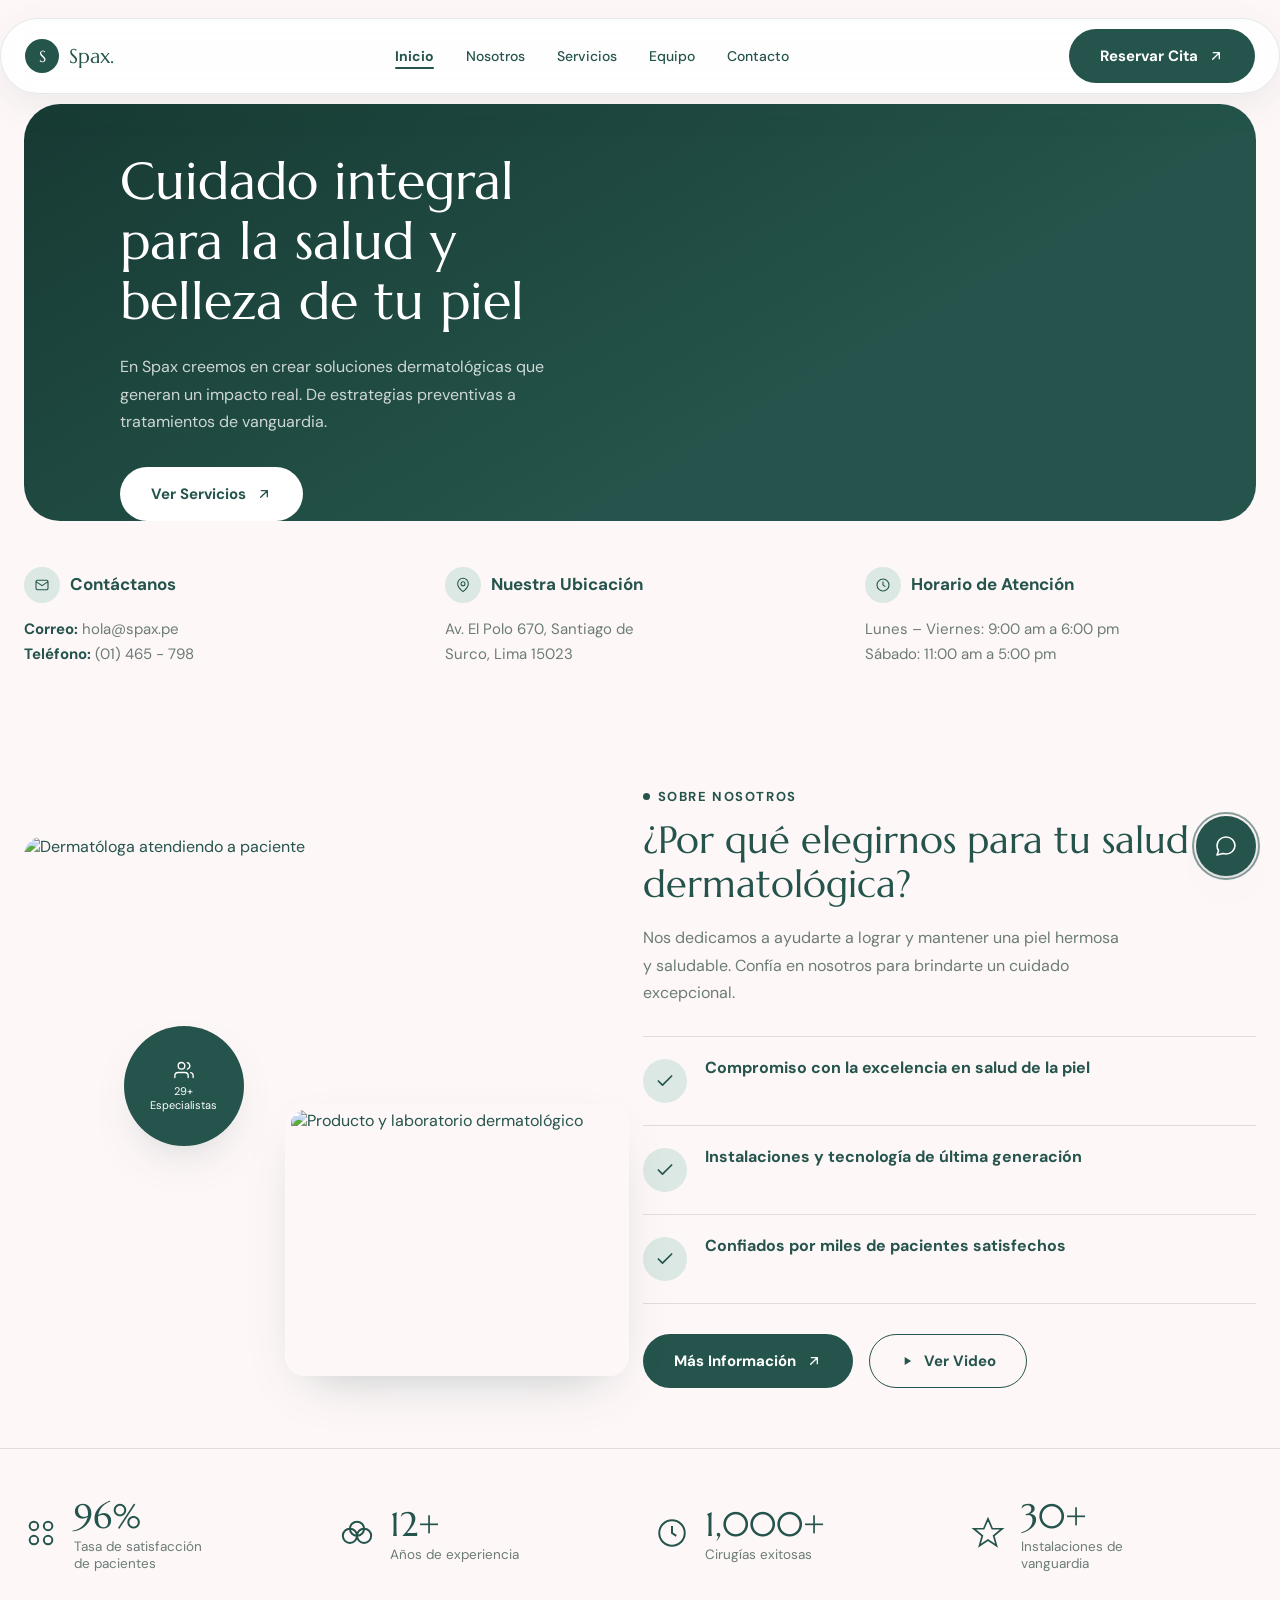
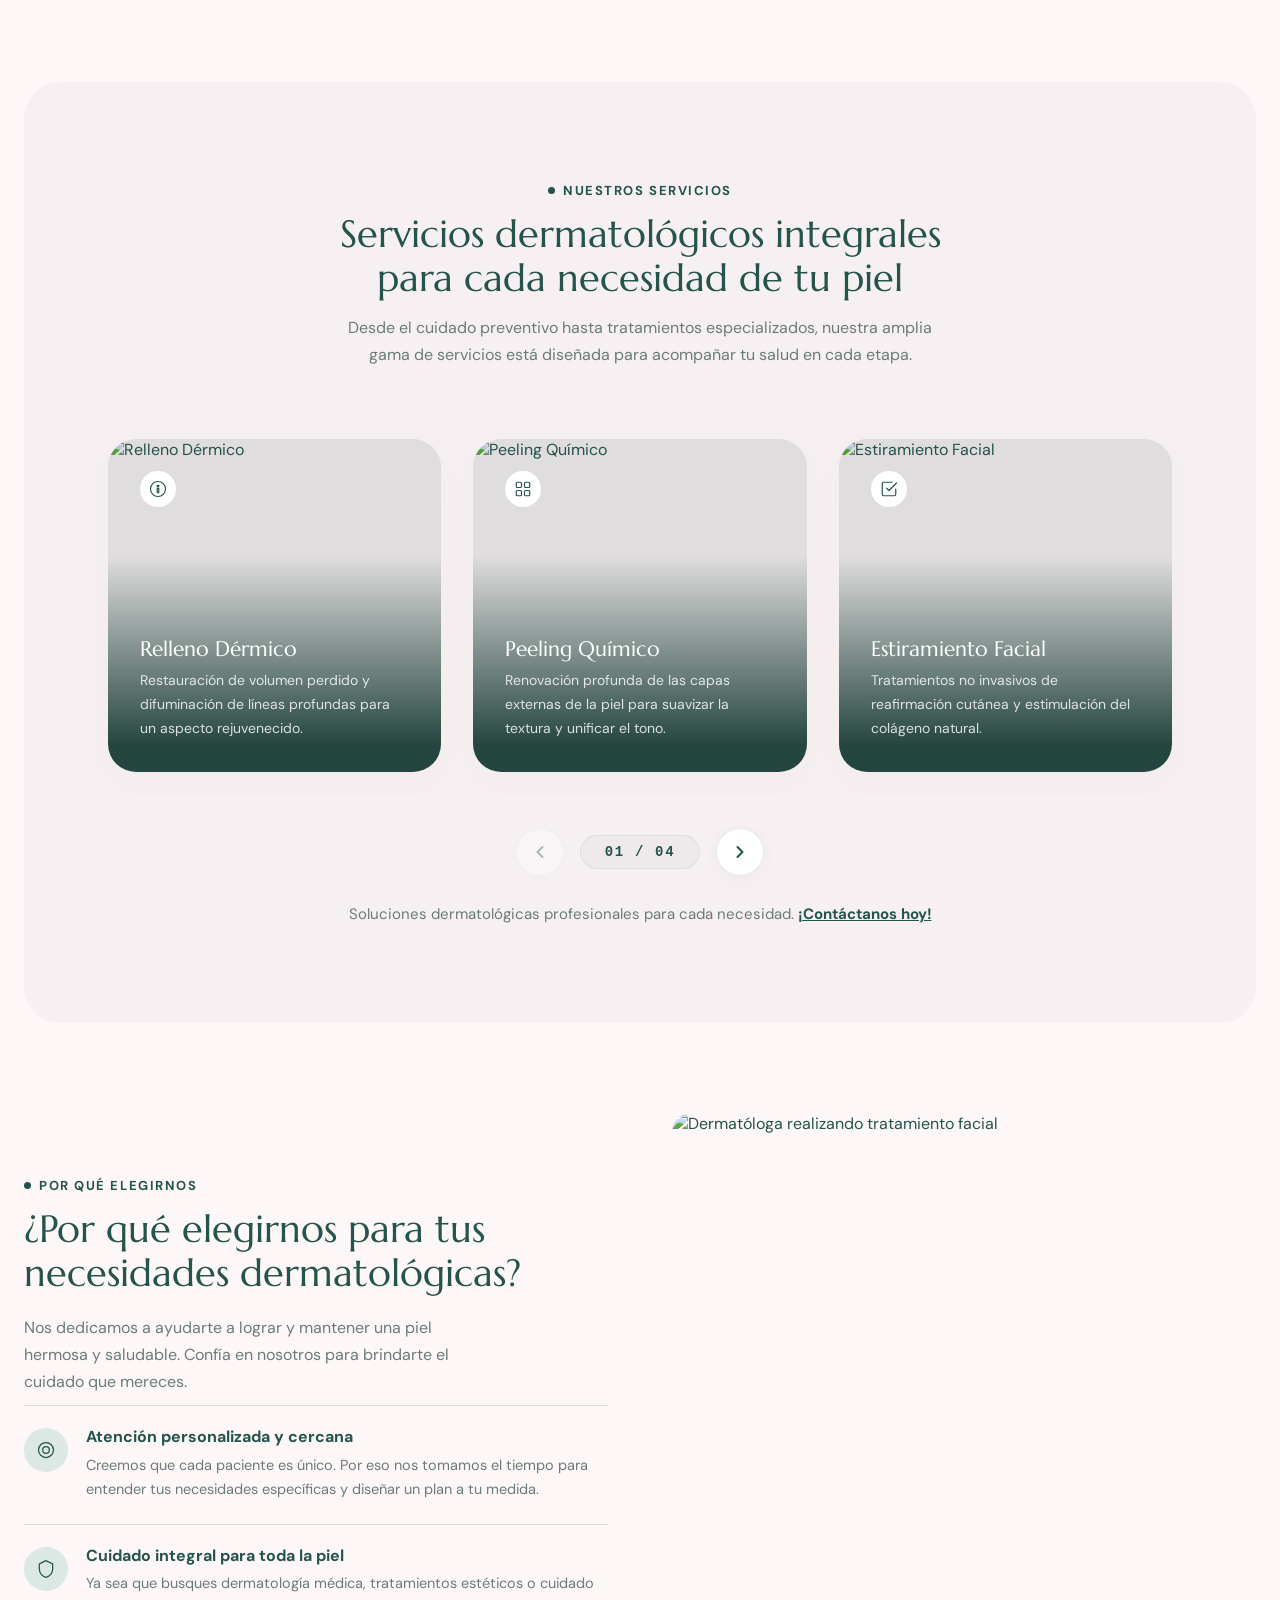
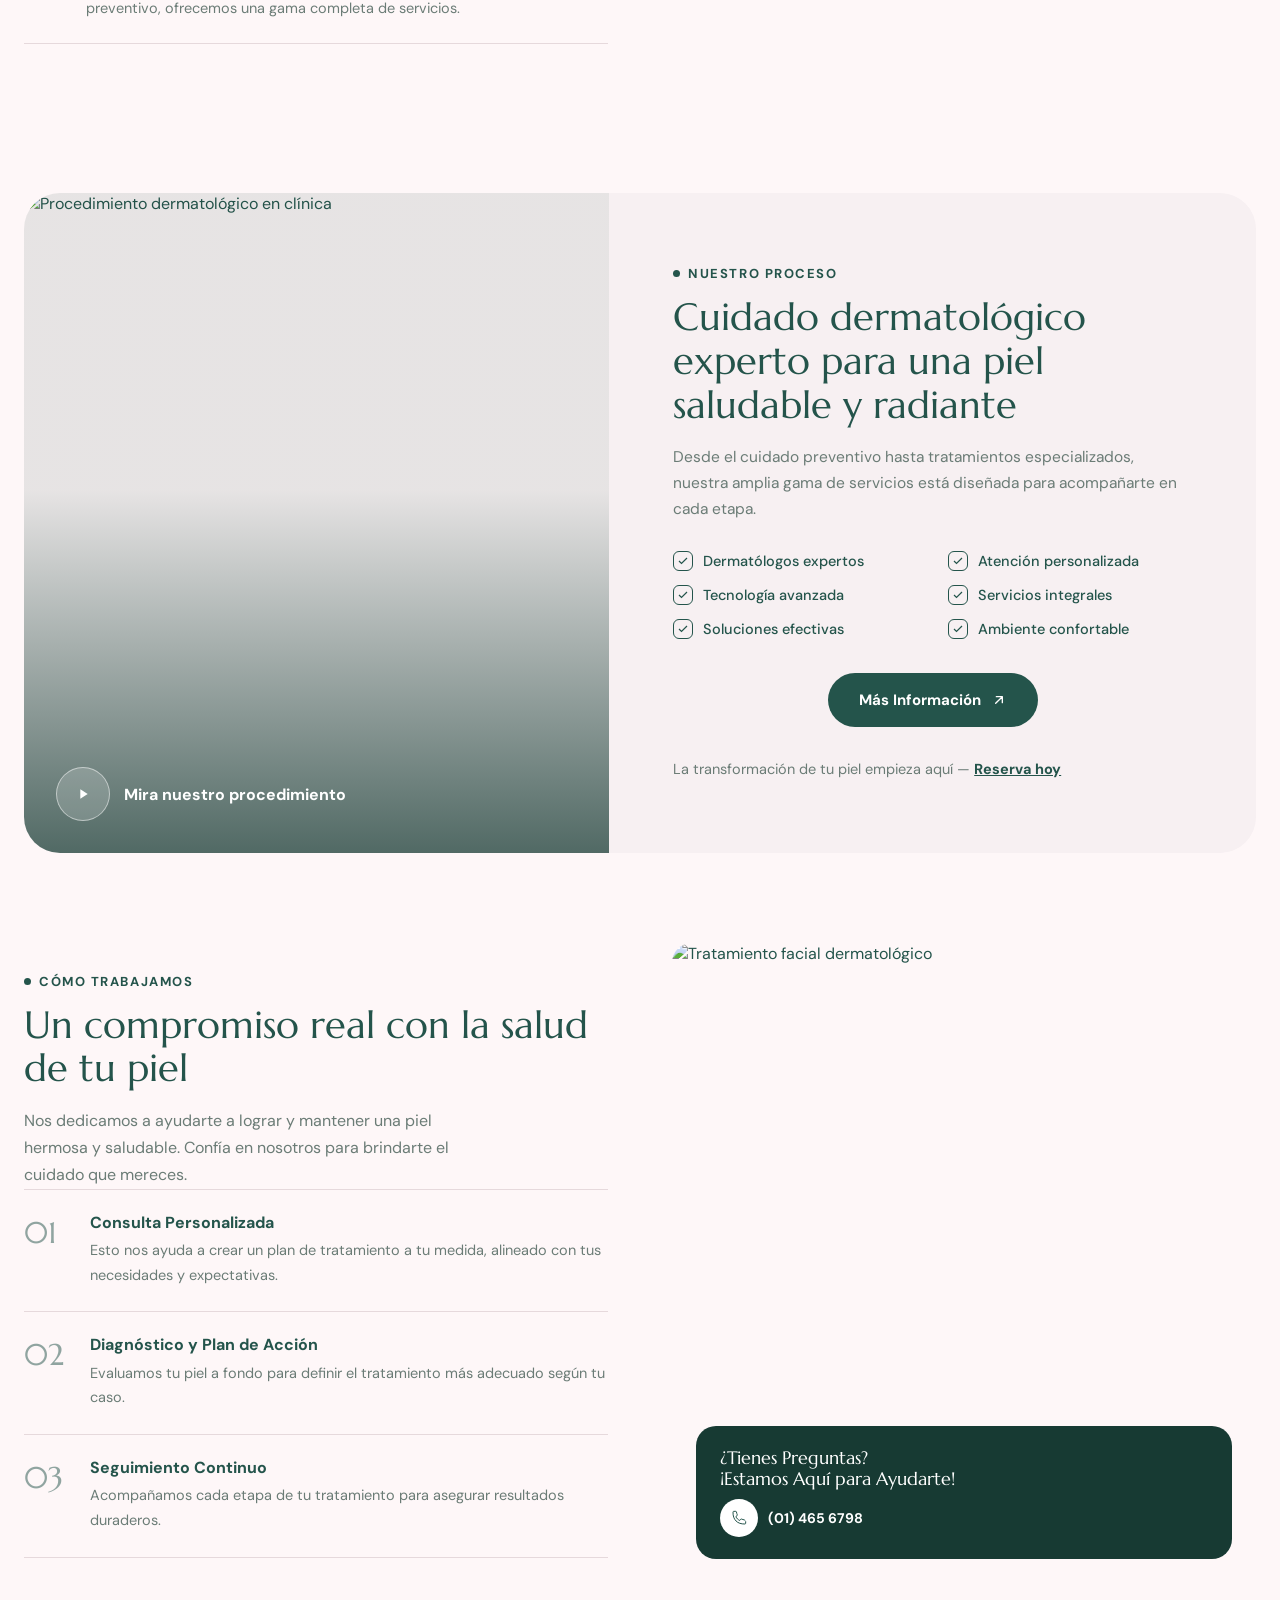
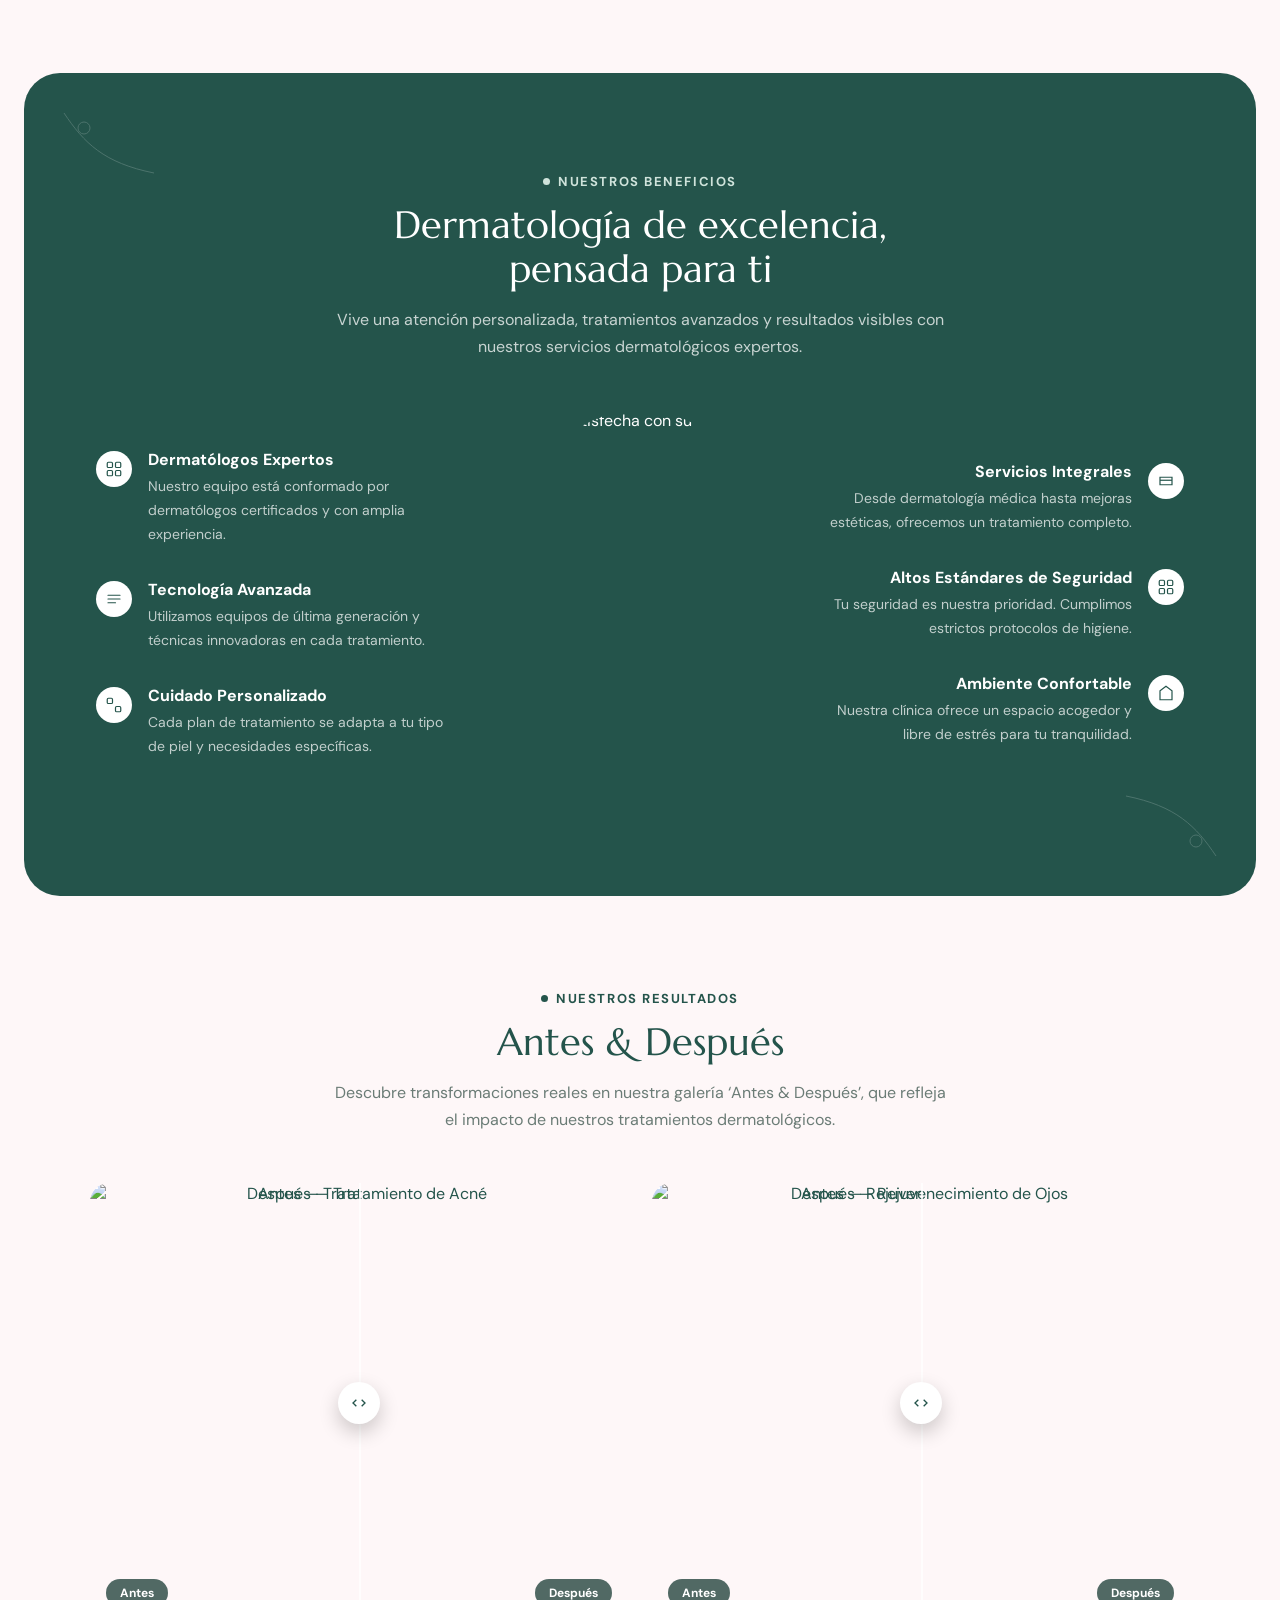
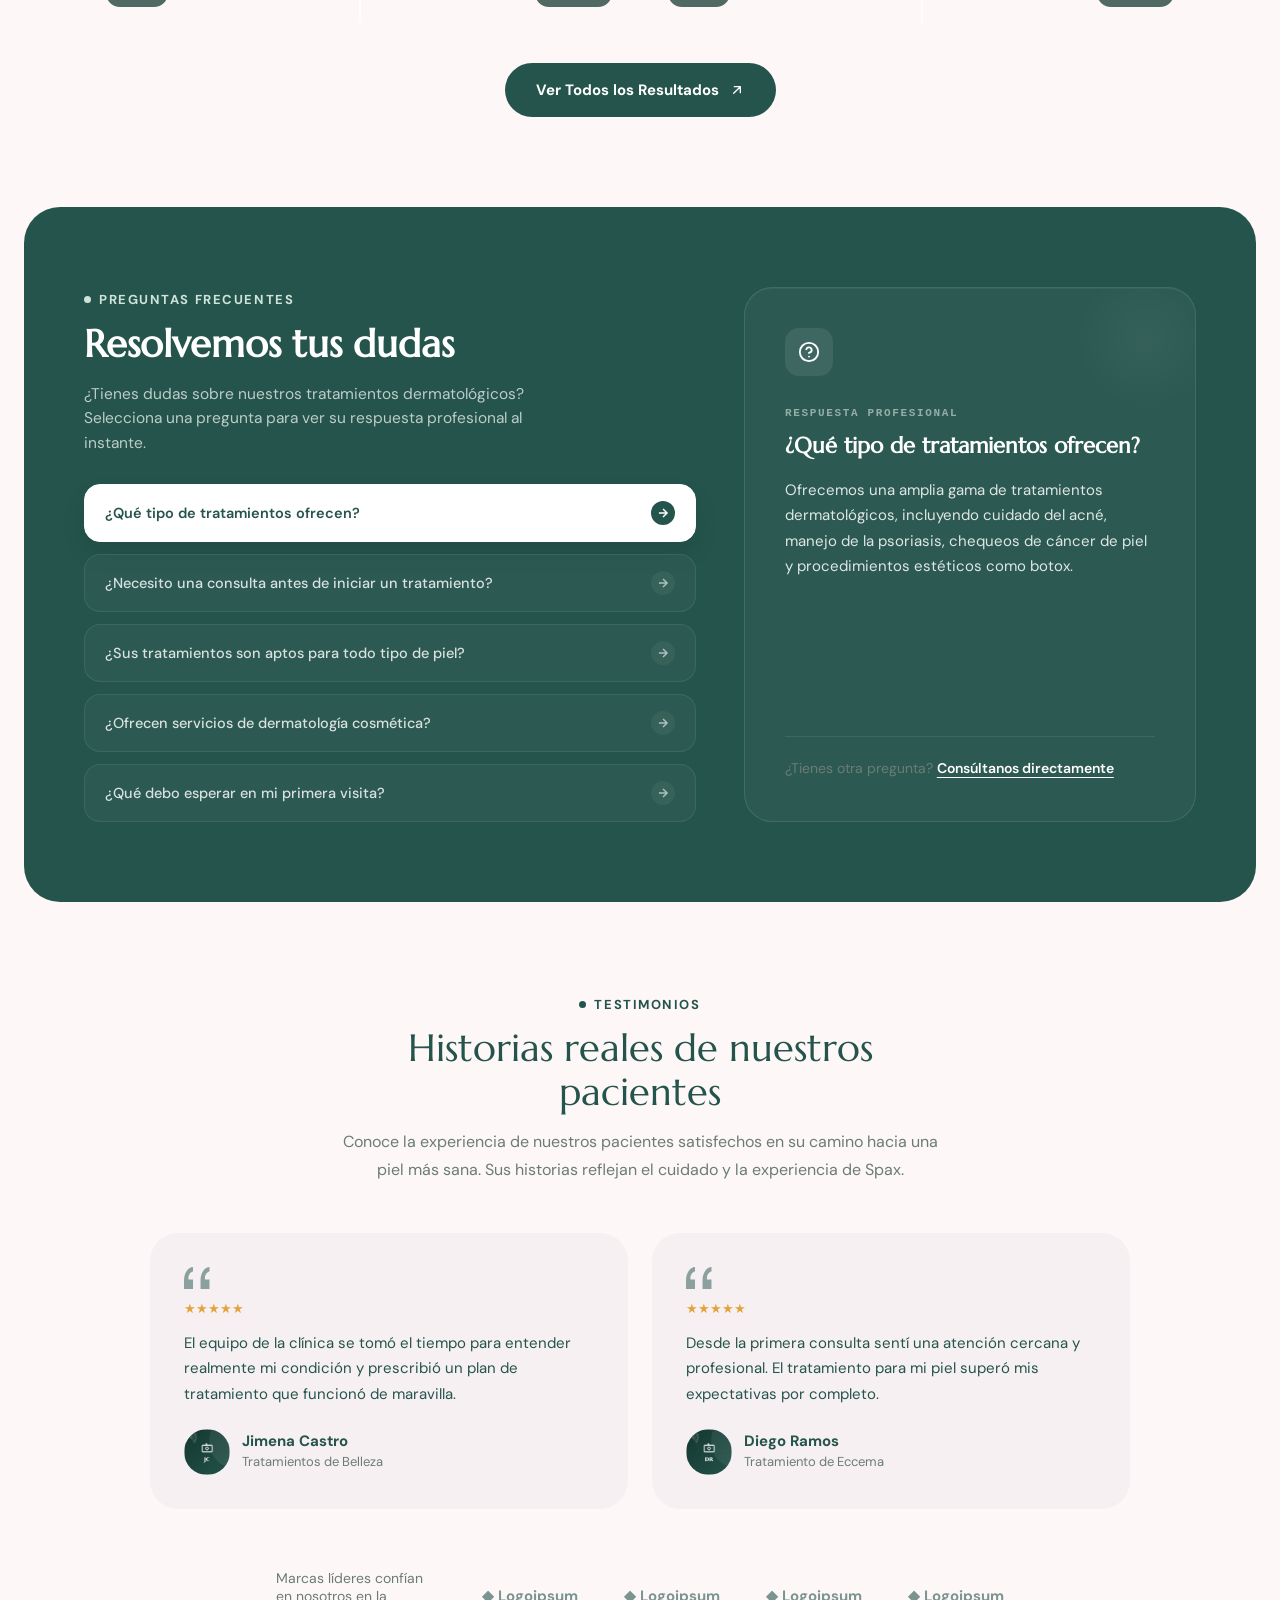
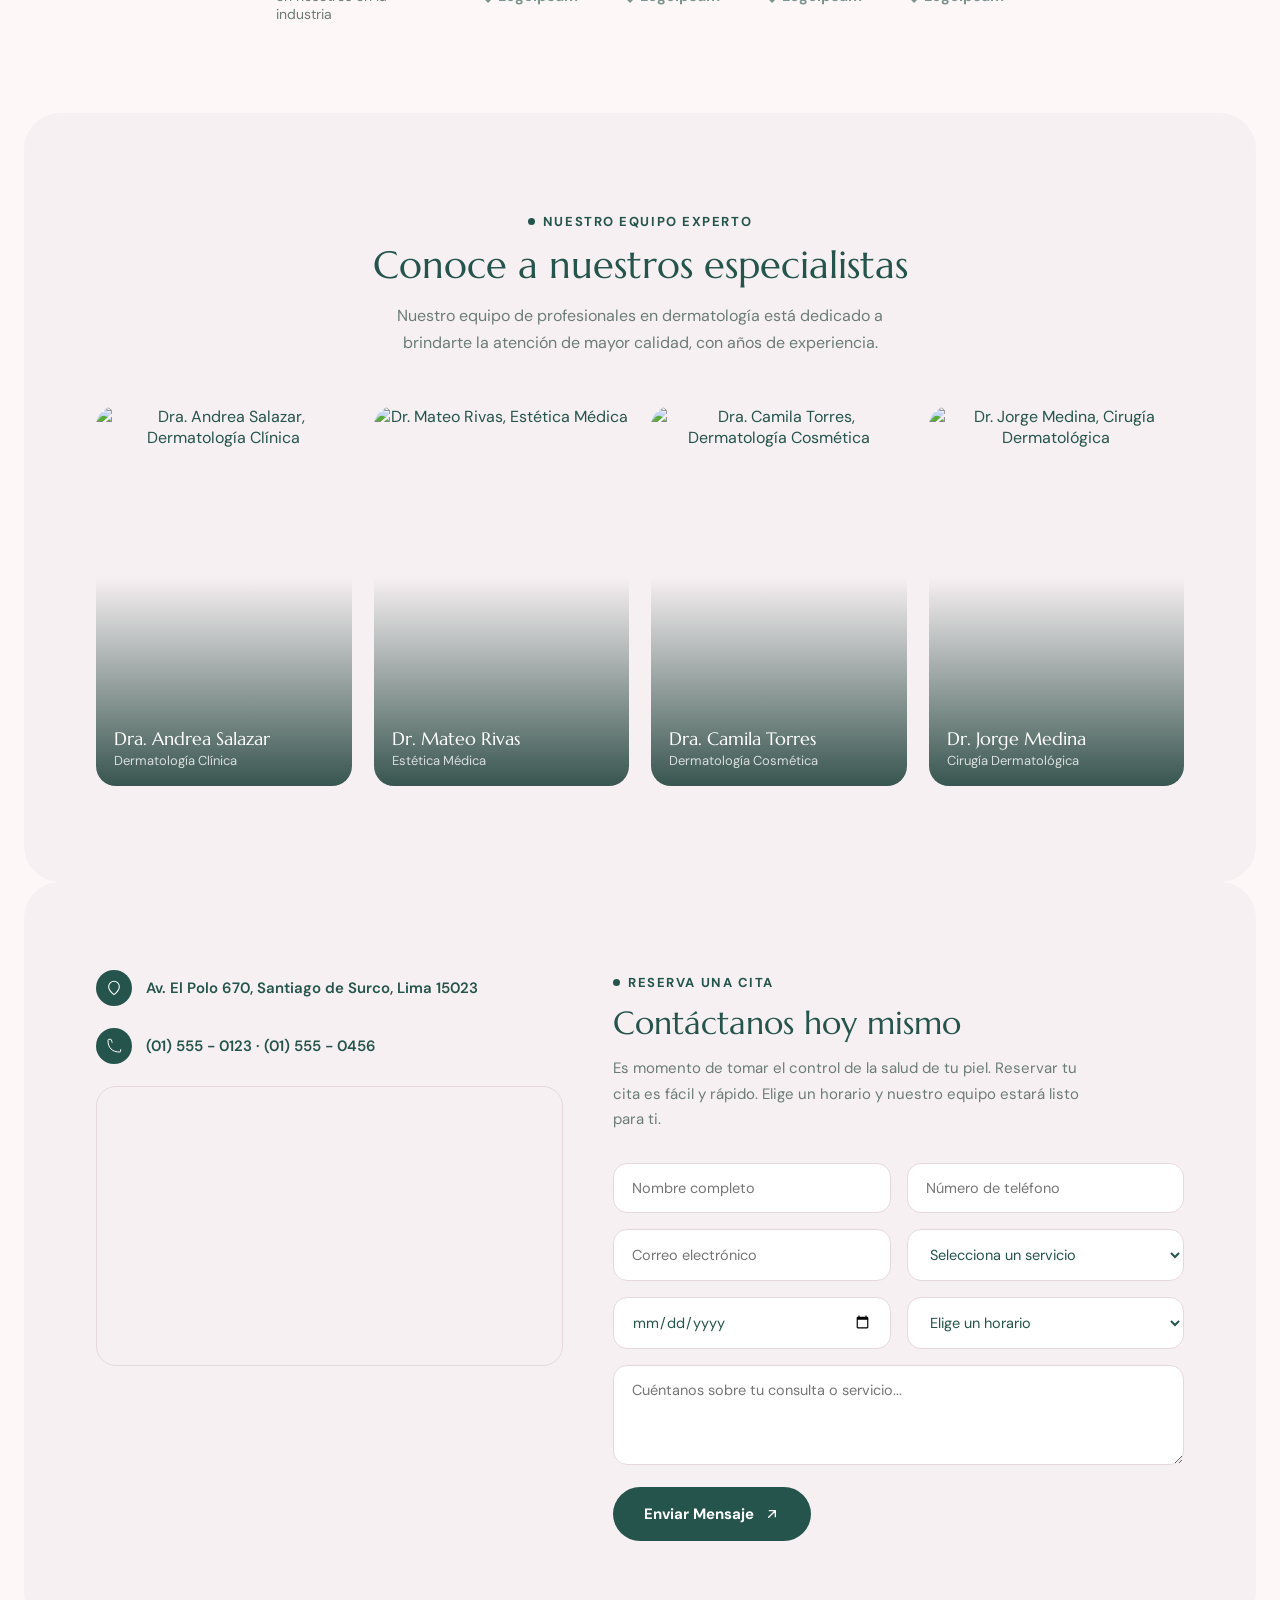
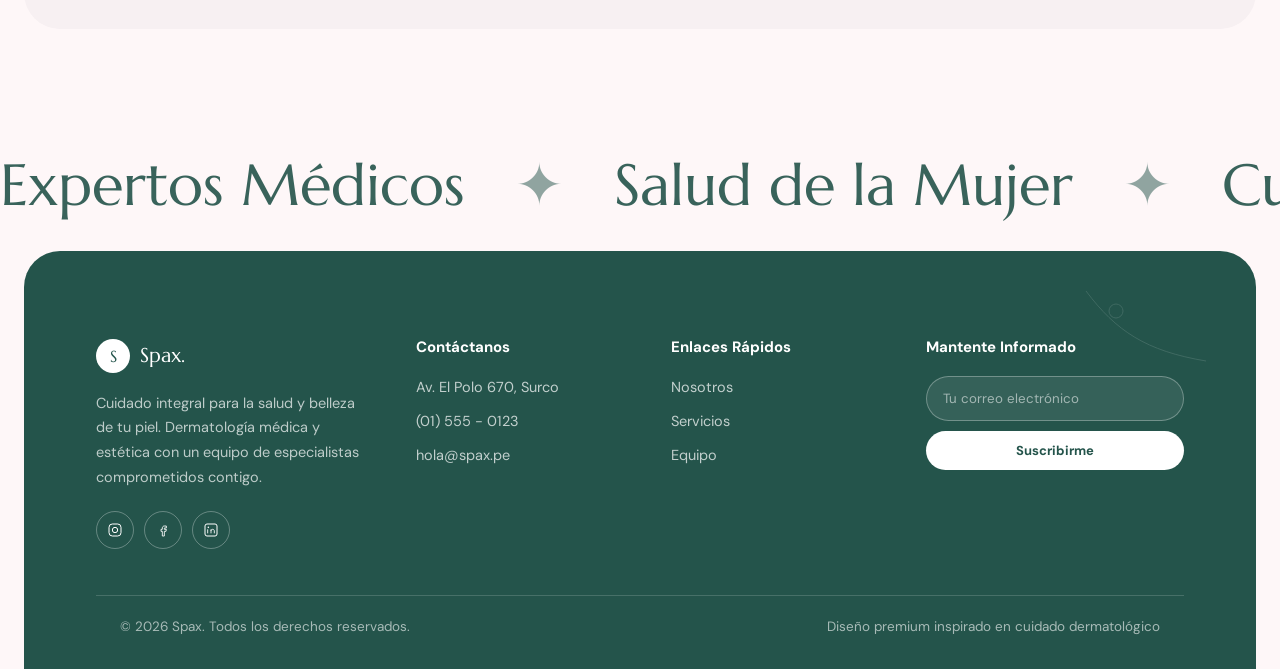
==== commit 4e98ccd3: "feat: implementar chatbot de Gemini con entorno limpio y ordenado" ====
--- a/index.html
+++ b/index.html
@@ -39,6 +39,7 @@
 <link rel="preconnect" href="https://res.cloudinary.com">
 <link href="https://fonts.googleapis.com/css2?family=Marcellus&family=DM+Sans:ital,opsz,wght@0,9..40,400;0,9..40,500;0,9..40,600;0,9..40,700;1,9..40,400&display=swap" rel="stylesheet">
 <link rel="stylesheet" href="css/style.css">
+<link rel="stylesheet" href="css/chatbot.css">
 
 <!-- Datos estructurados para SEO local -->
 <script type="application/ld+json">
@@ -684,6 +685,36 @@
   </div>
 </footer>
 
+<!-- ===================== ASISTENTE VIRTUAL — Chatbot IA (Gemini) ===================== -->
+<div id="spax-chatbot">
+  <button id="spax-chat-toggle" class="spax-chat-toggle" aria-label="Abrir chat de asistencia" aria-expanded="false">
+    <svg class="spax-icon-chat" viewBox="0 0 24 24" fill="none" xmlns="http://www.w3.org/2000/svg">
+      <path d="M21 11.5c0 4.69-4.03 8.5-9 8.5-1.06 0-2.07-.16-3-.46L3 21l1.6-4.18C3.59 15.4 3 13.52 3 11.5 3 6.81 7.03 3 12 3s9 3.81 9 8.5Z" stroke="#fff" stroke-width="1.6" stroke-linecap="round" stroke-linejoin="round"/>
+    </svg>
+    <svg class="spax-icon-close" viewBox="0 0 24 24" fill="none" xmlns="http://www.w3.org/2000/svg">
+      <path d="M6 6l12 12M18 6 6 18" stroke="#fff" stroke-width="1.8" stroke-linecap="round"/>
+    </svg>
+  </button>
+
+  <div id="spax-chat-window" class="spax-chat-window">
+    <div class="spax-chat-header">
+      <div>
+        <strong>Asistente Spax</strong>
+        <span>En línea · Respuestas con IA</span>
+      </div>
+      <button id="spax-chat-close" class="spax-chat-close" aria-label="Cerrar chat">&times;</button>
+    </div>
+    <div id="spax-chat-messages" class="spax-chat-messages" role="log" aria-live="polite"></div>
+    <form id="spax-chat-form" class="spax-chat-form">
+      <input type="text" id="spax-chat-input" placeholder="Escribe tu pregunta..." maxlength="500" autocomplete="off" required>
+      <button type="submit" aria-label="Enviar mensaje">
+        <svg width="16" height="16" viewBox="0 0 24 24" fill="none"><path d="M3 11.5 21 3l-7.5 18-3-7.5L3 11.5Z" stroke="#fff" stroke-width="1.6" stroke-linecap="round" stroke-linejoin="round"/></svg>
+      </button>
+    </form>
+  </div>
+</div>
+
 <script src="js/script.js"></script>
+<script src="js/chatbot.js" defer></script>
 </body>
 </html>
--- a/css/chatbot.css
+++ b/css/chatbot.css
@@ -0,0 +1,287 @@
+/* ==========================================================================
+   SPAX — Asistente virtual (chatbot IA con Gemini)
+   Reutiliza las variables de marca definidas en css/style.css (:root)
+   ========================================================================== */
+
+#spax-chatbot{
+  position: fixed;
+  right: 24px;
+  bottom: 24px;
+  z-index: 1002; /* por encima del menú móvil (999) y del header (1000) */
+  font-family: var(--font-body);
+}
+
+/* ---------- Botón flotante ---------- */
+.spax-chat-toggle{
+  width: 60px;
+  height: 60px;
+  border-radius: 50%;
+  background: var(--accent);
+  color: var(--on-accent);
+  border: none;
+  /* sombra en dos capas: contacto cercano + ambiente suave (look "premium") */
+  box-shadow: 0 2px 4px rgba(23,58,51,.18), var(--shadow-soft);
+  display: flex;
+  align-items: center;
+  justify-content: center;
+  cursor: pointer;
+  transition: transform .25s ease, box-shadow .25s ease;
+  position: relative;
+}
+.spax-chat-toggle:hover{
+  transform: translateY(-2px) scale(1.04);
+  box-shadow: 0 4px 10px rgba(23,58,51,.22), var(--shadow-soft);
+}
+.spax-chat-toggle:focus-visible{ outline: 2px solid var(--accent-dark); outline-offset: 3px; }
+
+.spax-chat-toggle::after{
+  content:"";
+  position:absolute;
+  inset:-4px;
+  border-radius:50%;
+  border:2px solid var(--accent);
+  opacity:.55;
+  animation: spax-pulse 2.6s ease-out infinite;
+}
+@keyframes spax-pulse{
+  0%{ transform: scale(1); opacity:.55; }
+  70%{ transform: scale(1.35); opacity:0; }
+  100%{ transform: scale(1.35); opacity:0; }
+}
+
+/* Iconos del botón: superpuestos y centrados, con crossfade + rotación sutil
+   en vez del display:none/block instantáneo de antes. */
+.spax-chat-toggle svg{
+  position: absolute;
+  top: 50%;
+  left: 50%;
+  width: 24px;
+  height: 24px;
+  transform: translate(-50%, -50%) scale(1) rotate(0deg);
+  opacity: 1;
+  transition: opacity .2s ease, transform .2s ease;
+}
+.spax-chat-toggle .spax-icon-close{
+  opacity: 0;
+  transform: translate(-50%, -50%) scale(.5) rotate(-45deg);
+}
+.spax-chat-toggle[aria-expanded="true"] .spax-icon-chat{
+  opacity: 0;
+  transform: translate(-50%, -50%) scale(.5) rotate(45deg);
+}
+.spax-chat-toggle[aria-expanded="true"] .spax-icon-close{
+  opacity: 1;
+  transform: translate(-50%, -50%) scale(1) rotate(0deg);
+}
+
+/* ---------- Ventana del chat ---------- */
+.spax-chat-window{
+  position: absolute;
+  right: 0;
+  bottom: 76px;
+  width: 340px;
+  max-height: min(calc(100vh - 120px), 520px);
+  background: var(--bg);
+  border: 1px solid var(--border);
+  border-radius: var(--radius-card);
+  /* sombra en capas: línea de contacto + sombra ambiental amplia */
+  box-shadow: 0 1px 2px rgba(23,58,51,.06), var(--shadow-soft);
+  display: flex;
+  flex-direction: column;
+  overflow: hidden;
+  /* Oculto por defecto vía opacidad/transform (no display), para poder
+     animar también el cierre con una transición suave en ambas direcciones.
+     pointer-events:none evita que el panel invisible siga siendo clickeable. */
+  opacity: 0;
+  visibility: hidden;
+  transform: translateY(14px) scale(.97);
+  pointer-events: none;
+  transition: opacity .22s ease, transform .22s ease, visibility .22s;
+  transform-origin: bottom right;
+}
+.spax-chat-window.is-open{
+  opacity: 1;
+  visibility: visible;
+  transform: translateY(0) scale(1);
+  pointer-events: auto;
+}
+
+.spax-chat-header{
+  background: var(--accent);
+  color: var(--on-accent);
+  padding: 16px 18px;
+  display:flex;
+  align-items:center;
+  justify-content: space-between;
+  flex-shrink: 0;
+  position: relative;
+  z-index: 1;
+  box-shadow: 0 2px 6px rgba(0,0,0,.08); /* separa el header de los mensajes */
+}
+.spax-chat-header strong{
+  font-family: var(--font-display);
+  font-size: 16px;
+  display:block;
+}
+.spax-chat-header span{
+  font-size: 12px;
+  opacity:.85;
+  display:flex;
+  align-items:center;
+  gap:5px;
+}
+.spax-chat-header span::before{
+  content:"";
+  width:6px; height:6px;
+  border-radius:50%;
+  background:#7CE8B6;
+  display:inline-block;
+}
+.spax-chat-close{
+  background: transparent;
+  border: none;
+  color: var(--on-accent);
+  font-size: 22px;
+  line-height: 1;
+  cursor: pointer;
+  padding: 0 4px;
+  transition: transform .15s ease, opacity .15s ease;
+}
+.spax-chat-close:hover{ opacity:.8; transform: scale(1.1); }
+.spax-chat-close:focus-visible{ outline: 2px solid #fff; outline-offset: 2px; }
+
+.spax-chat-messages{
+  flex: 1;
+  overflow-y: auto;
+  padding: 16px;
+  display: flex;
+  flex-direction: column;
+  gap: 12px;
+  background: var(--container-bg);
+}
+.spax-chat-messages::-webkit-scrollbar{ width: 6px; }
+.spax-chat-messages::-webkit-scrollbar-thumb{ background: var(--accent-soft); border-radius: 999px; }
+
+/* ---------- Filas de mensaje (avatar + burbuja) ---------- */
+.spax-row{
+  display: flex;
+  align-items: flex-end;
+  gap: 8px;
+  animation: spax-msg-in .25s ease-out;
+}
+.spax-row-model{ justify-content: flex-start; }
+.spax-row-user{ justify-content: flex-end; }
+
+.spax-avatar{
+  width: 26px;
+  height: 26px;
+  border-radius: 50%;
+  background: var(--accent);
+  display: flex;
+  align-items: center;
+  justify-content: center;
+  flex-shrink: 0;
+  box-shadow: 0 2px 5px rgba(23,58,51,.28);
+}
+.spax-avatar svg{ width: 14px; height: 14px; }
+
+.spax-msg{
+  max-width: 78%;
+  padding: 10px 14px;
+  border-radius: 16px;
+  font-size: 13.5px;
+  line-height: 1.55;
+  white-space: pre-wrap;
+  word-break: break-word;
+}
+.spax-msg-model{
+  background: #fff;
+  color: var(--text);
+  border: 1px solid var(--border);
+  border-bottom-left-radius: 4px;
+  box-shadow: 0 1px 2px rgba(23,58,51,.05);
+}
+.spax-msg-user{
+  background: var(--accent);
+  color: var(--on-accent);
+  border-bottom-right-radius: 4px;
+  box-shadow: 0 2px 6px rgba(23,58,51,.18);
+}
+
+@keyframes spax-msg-in{
+  from{ opacity: 0; transform: translateY(6px); }
+  to{ opacity: 1; transform: translateY(0); }
+}
+
+.spax-typing{ display:flex; gap:4px; align-items:center; padding: 12px 14px; }
+.spax-typing span{
+  width:6px; height:6px;
+  border-radius:50%;
+  background: var(--text-muted);
+  opacity:.6;
+  animation: spax-blink 1.2s infinite ease-in-out;
+}
+.spax-typing span:nth-child(2){ animation-delay: .15s; }
+.spax-typing span:nth-child(3){ animation-delay: .3s; }
+@keyframes spax-blink{
+  0%, 80%, 100%{ opacity:.25; transform: translateY(0); }
+  40%{ opacity:.9; transform: translateY(-2px); }
+}
+
+.spax-chat-form{
+  display:flex;
+  gap:8px;
+  padding: 12px;
+  border-top: 1px solid var(--border);
+  background: var(--bg);
+  flex-shrink: 0;
+}
+.spax-chat-form input{
+  flex:1;
+  border: 1px solid var(--border);
+  border-radius: var(--radius-pill);
+  padding: 10px 16px;
+  font-family: var(--font-body);
+  font-size: 16px; /* >=16px evita el zoom automático de Safari/iOS al enfocar */
+  color: var(--text);
+  background:#fff;
+  transition: border-color .15s ease, box-shadow .15s ease;
+}
+.spax-chat-form input:focus{
+  outline: none;
+  border-color: var(--accent);
+  box-shadow: 0 0 0 3px var(--accent-soft);
+}
+.spax-chat-form button{
+  width: 38px;
+  height: 38px;
+  border-radius: 50%;
+  background: var(--accent);
+  color: var(--on-accent);
+  border:none;
+  display:flex;
+  align-items:center;
+  justify-content:center;
+  flex-shrink:0;
+  box-shadow: 0 2px 5px rgba(23,58,51,.2);
+  transition: transform .15s ease, box-shadow .15s ease;
+}
+.spax-chat-form button:hover{ transform: scale(1.06); }
+.spax-chat-form button:disabled{ opacity:.5; cursor:not-allowed; box-shadow:none; }
+
+/* ---------- Movimiento reducido ---------- */
+@media (prefers-reduced-motion: reduce){
+  .spax-chat-toggle::after{ animation: none; }
+  .spax-chat-window{ transition: opacity .12s linear; transform: none !important; }
+  .spax-row{ animation: none; }
+}
+
+/* ---------- Responsive ---------- */
+@media (max-width: 480px){
+  #spax-chatbot{ right: 14px; bottom: 14px; }
+  .spax-chat-window{
+    width: calc(100vw - 28px);
+    right: -8px;
+    max-height: 76vh;
+  }
+}
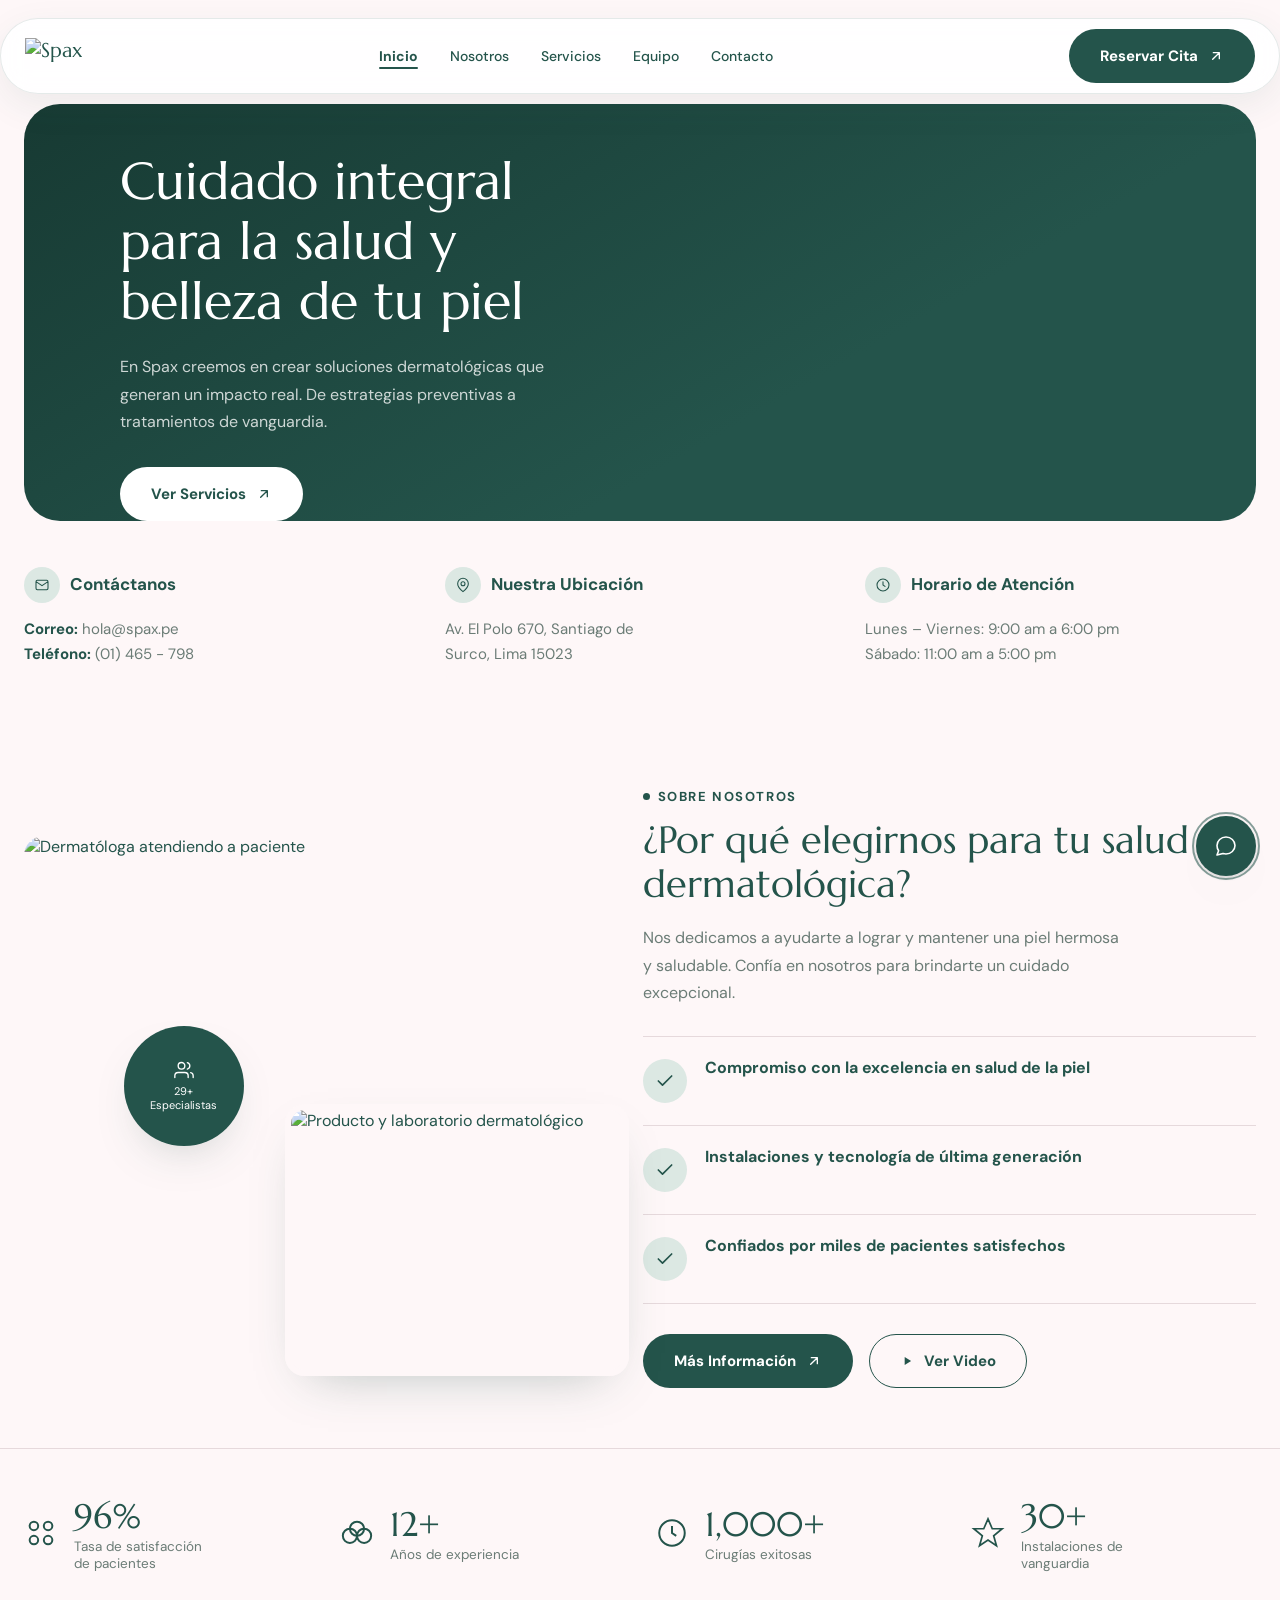
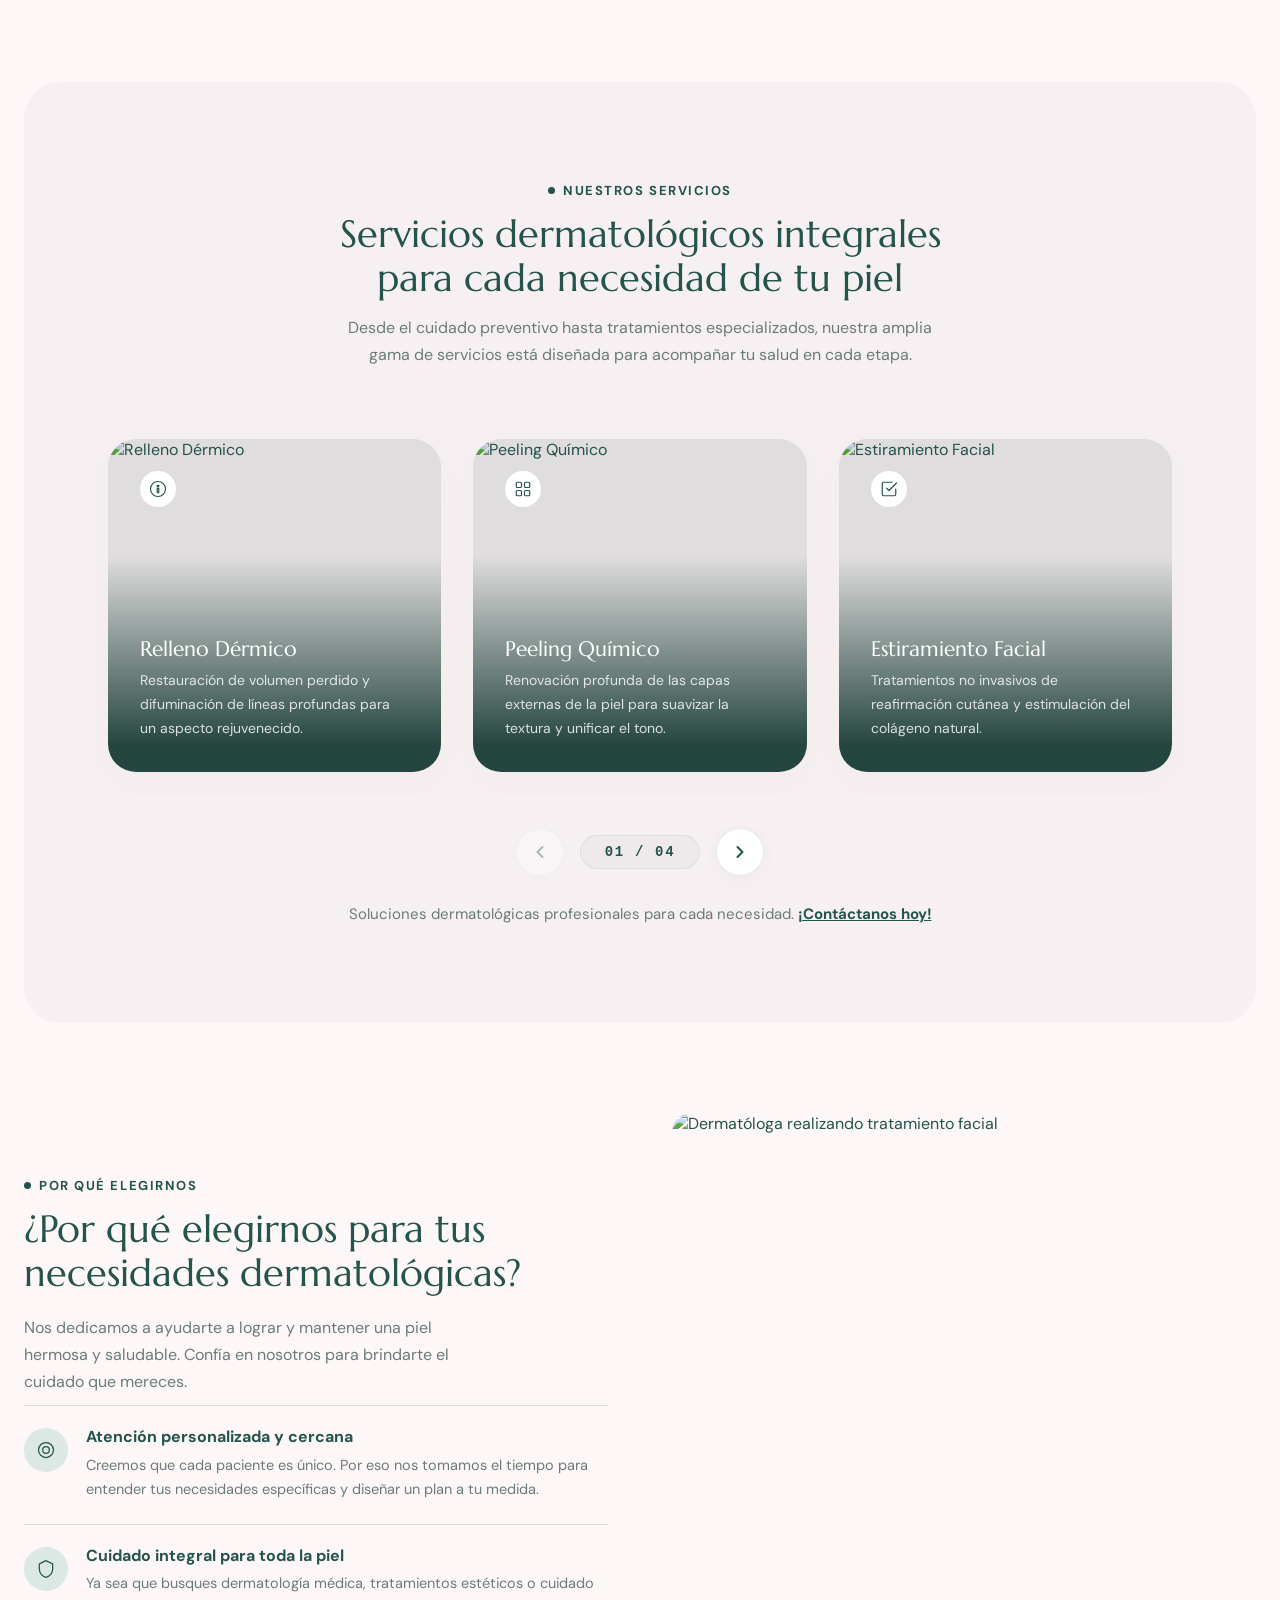
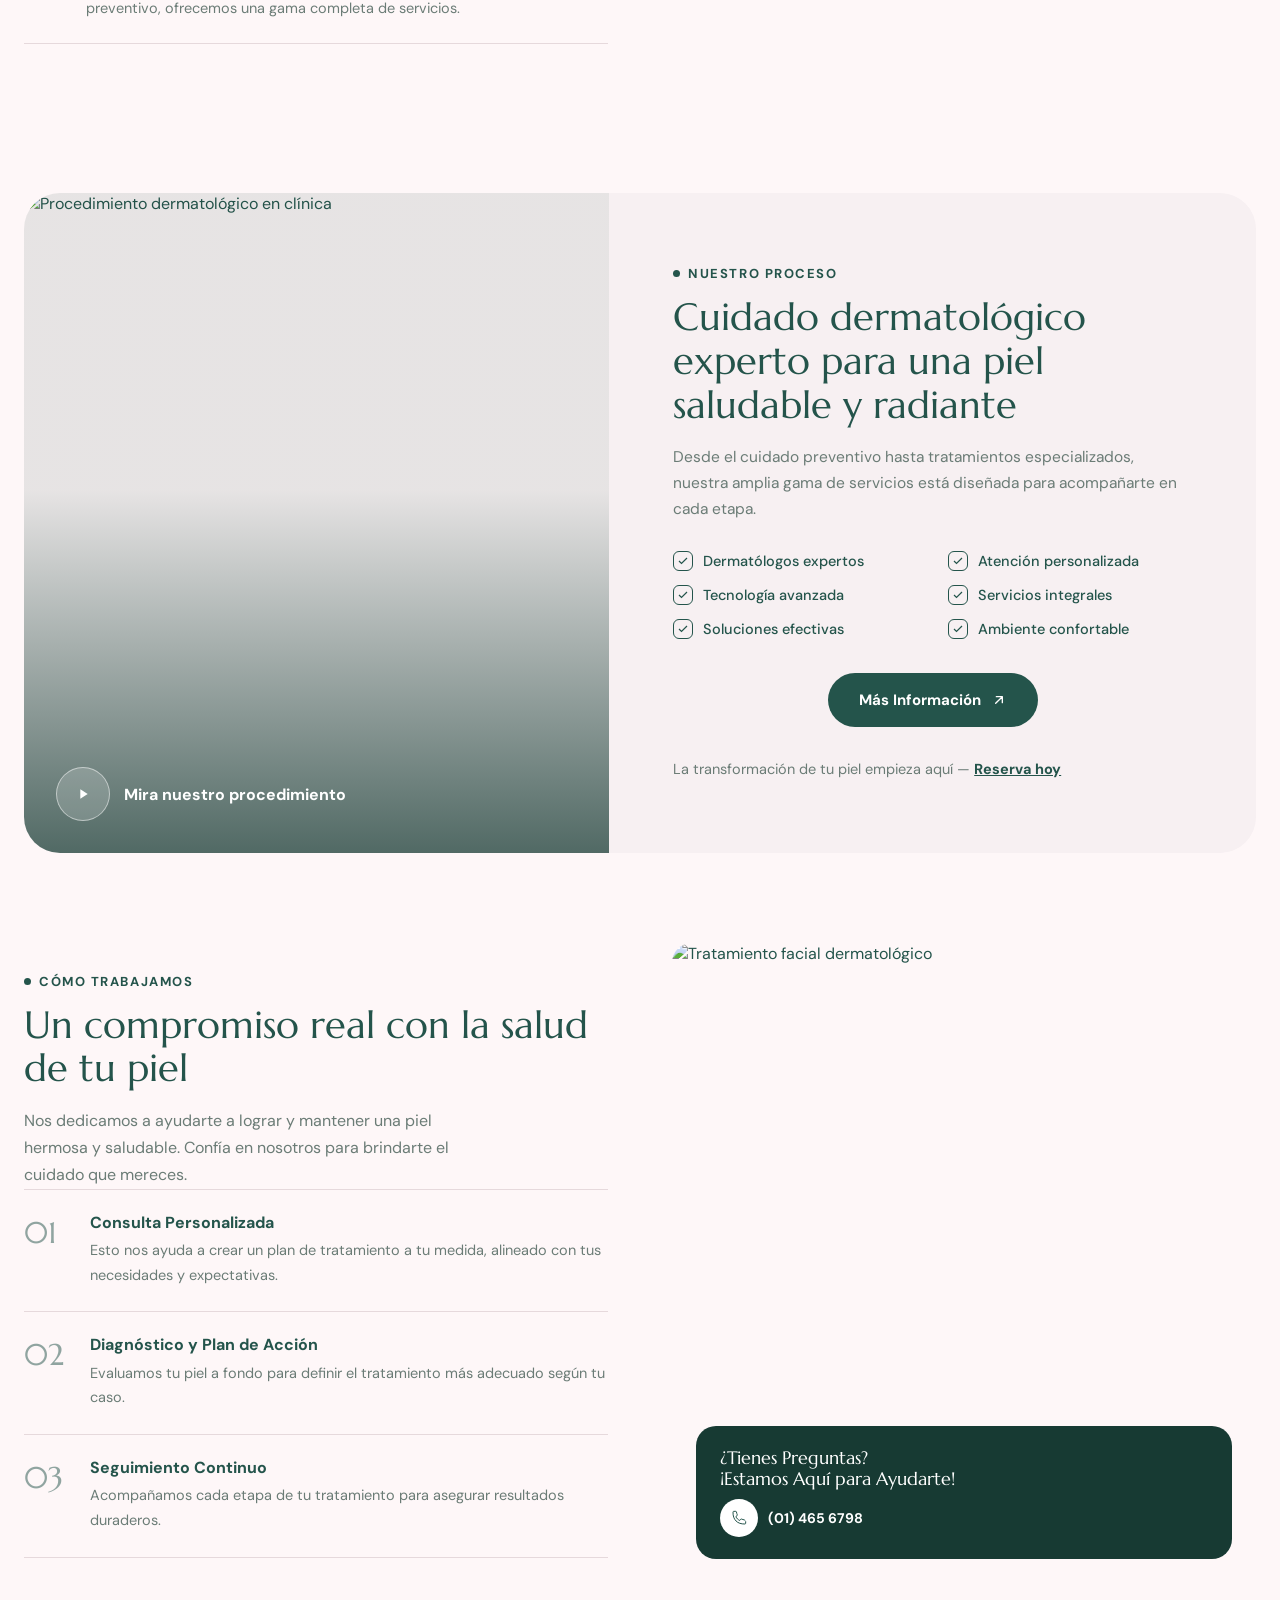
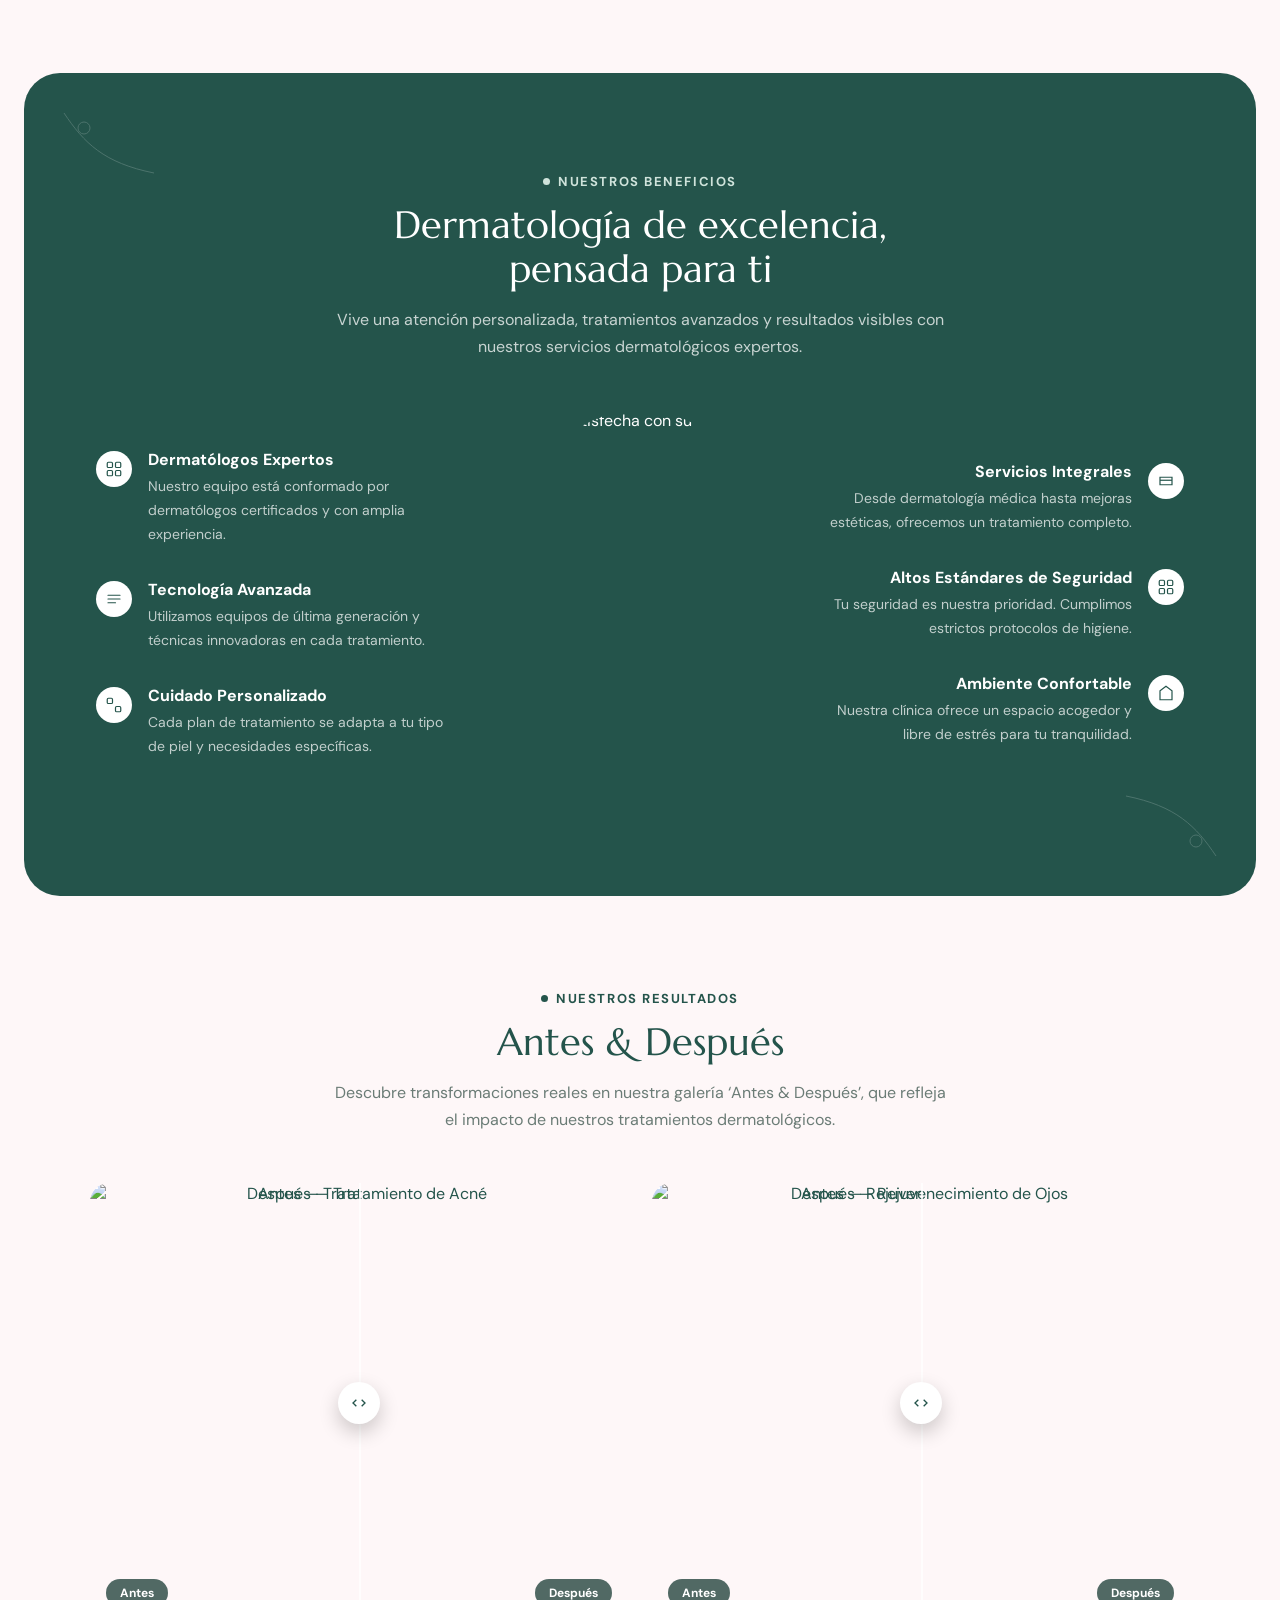
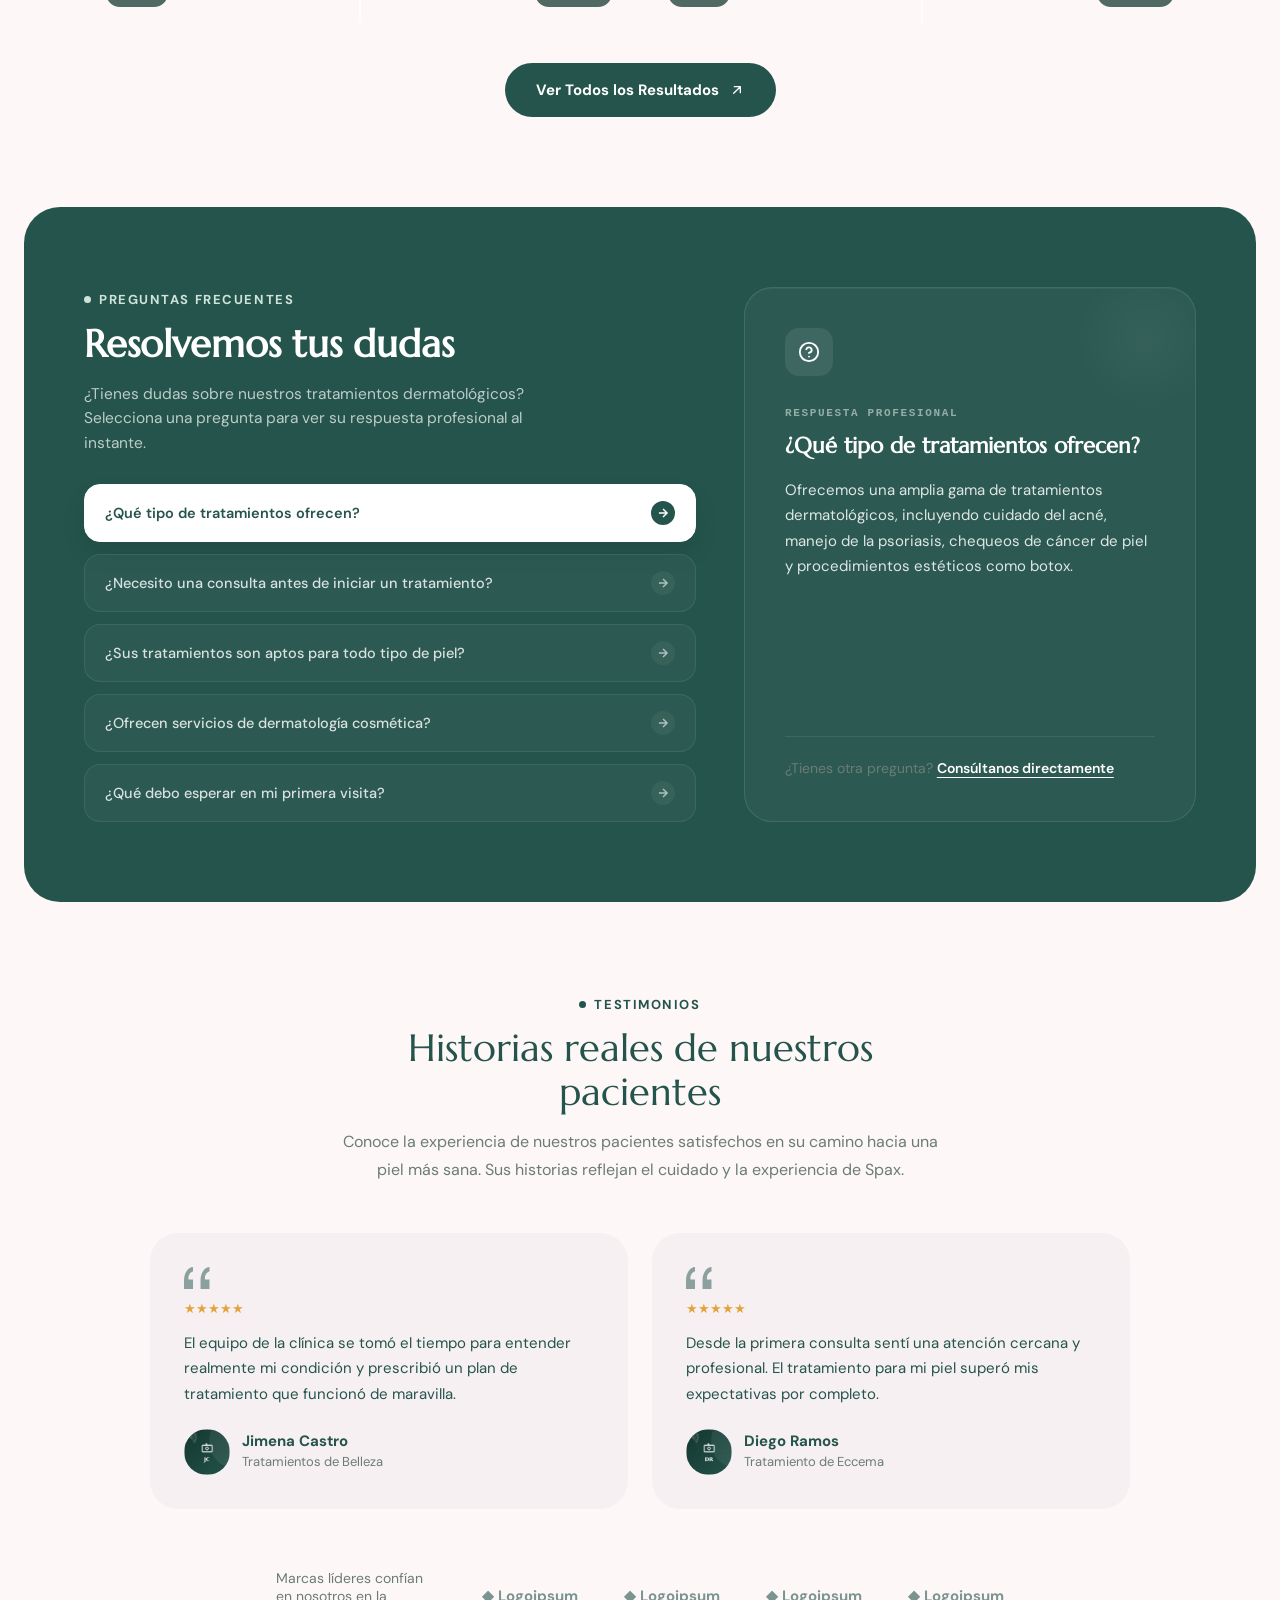
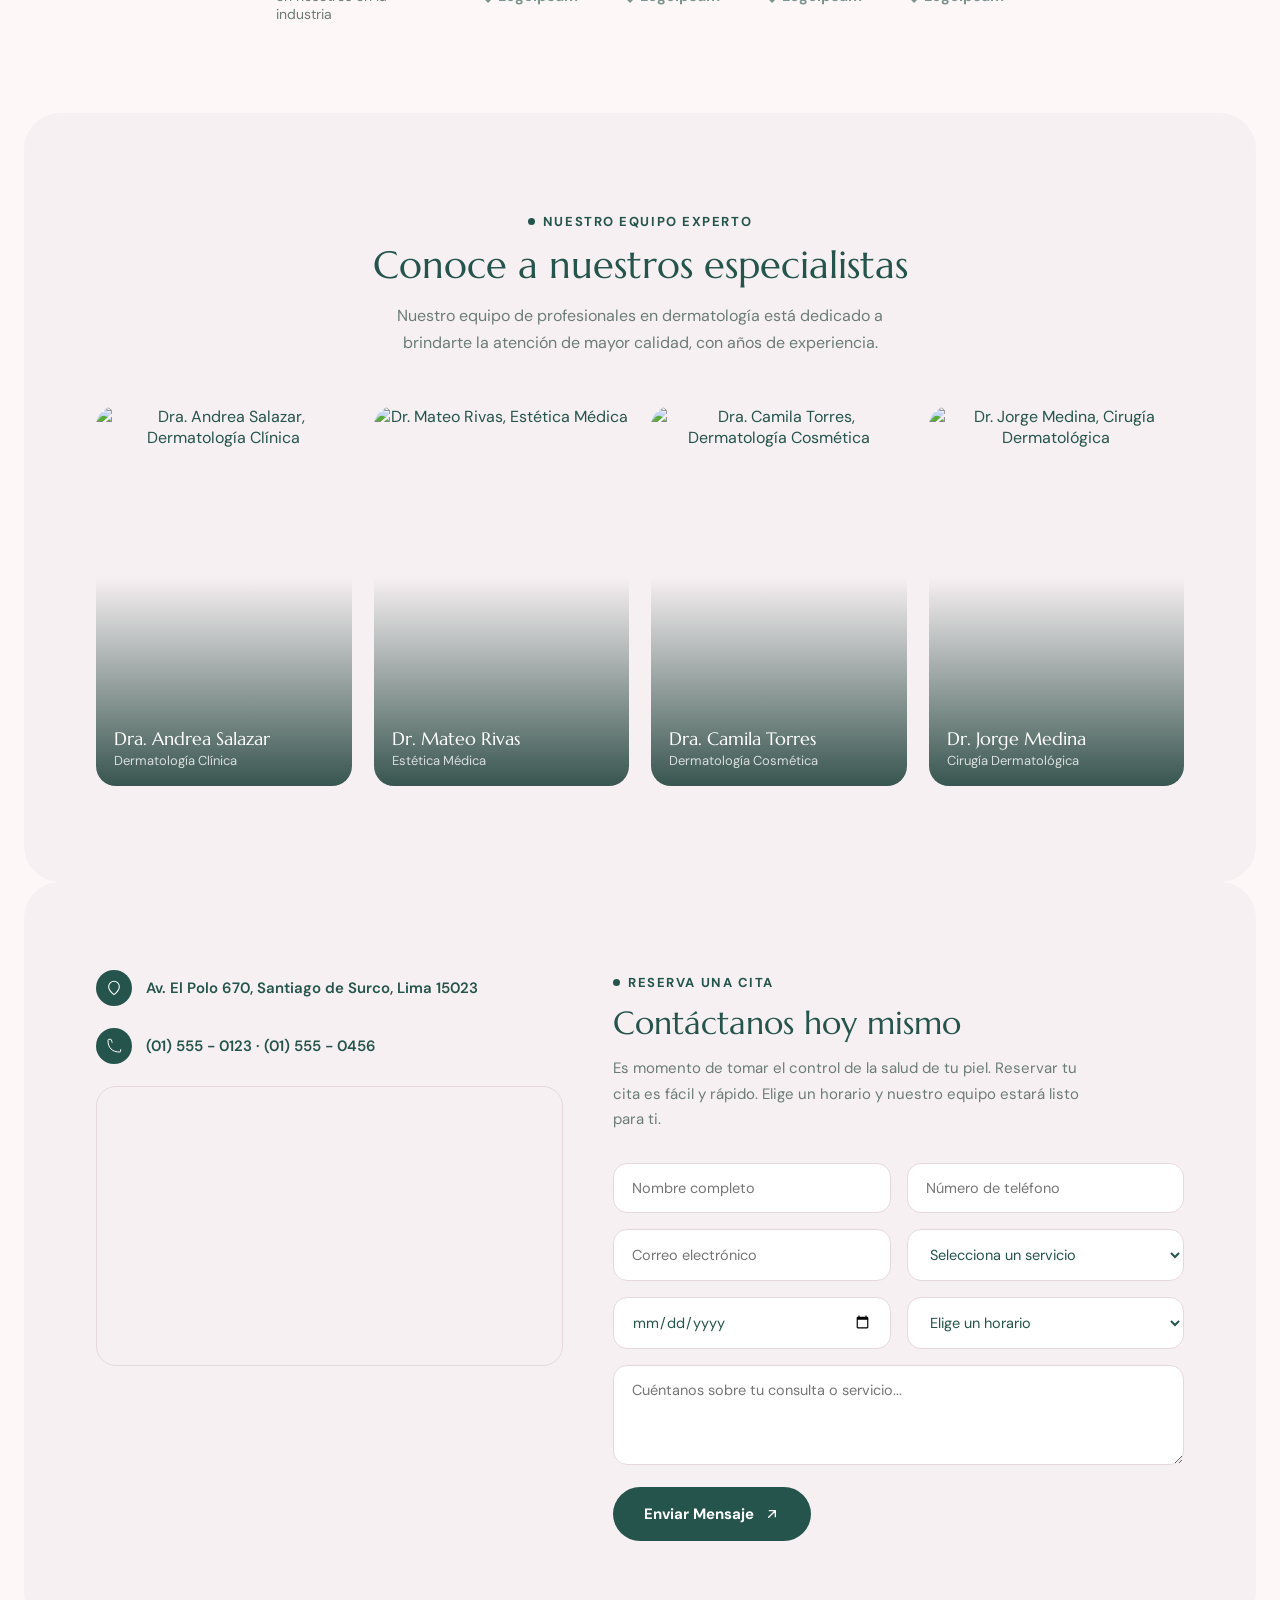
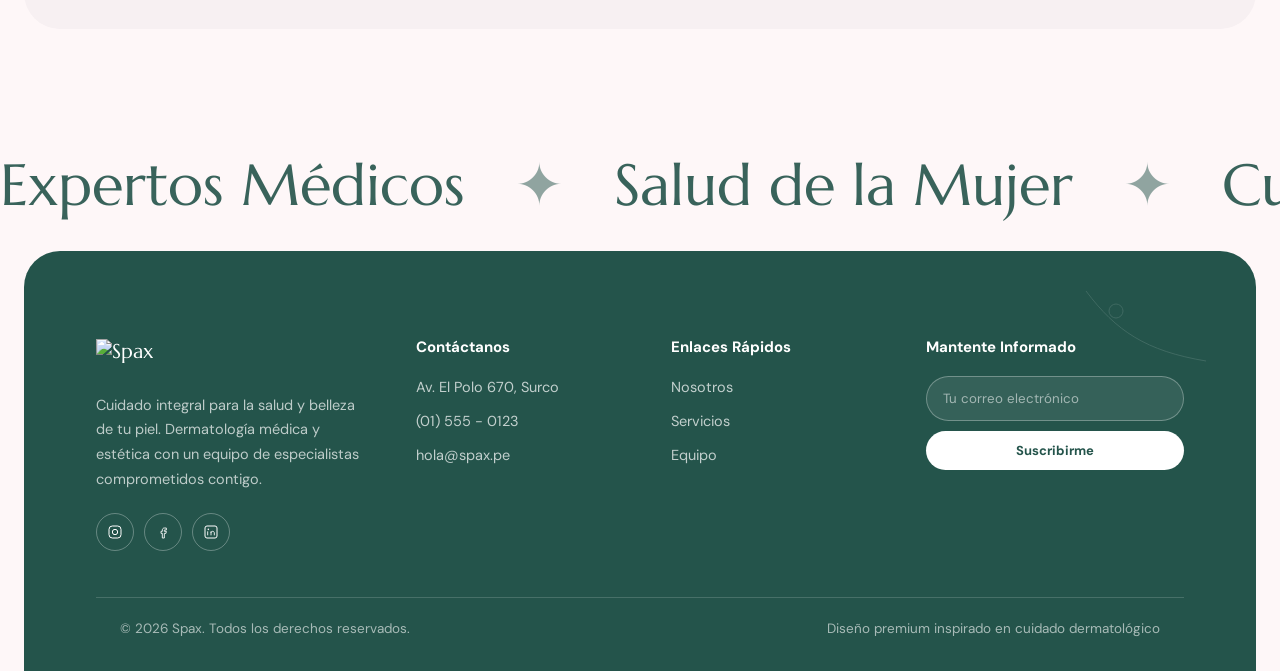
==== commit 1d88a2d1: "Update index.html" ====
--- a/index.html
+++ b/index.html
@@ -13,6 +13,7 @@
 <link rel="canonical" href="https://spax.vercel.app/">
 
 <!-- Favicon -->
+<link rel="icon" href="/favicon.ico" sizes="any">
 <link rel="icon" type="image/svg+xml" href="/favicon.svg">
 <link rel="icon" type="image/png" sizes="32x32" href="/favicon-32x32.png">
 <link rel="apple-touch-icon" sizes="180x180" href="/apple-touch-icon.png">
@@ -73,7 +74,7 @@
 <header class="site-header" id="siteHeader">
   <div class="header-inner container">
     <a href="#inicio" class="logo">
-      <span class="logo-mark">S</span> Spax.
+      <img src="https://res.cloudinary.com/dk1tkgjpj/image/upload/v1782875272/logo_spax_wt75jv.svg" onerror="this.onerror=null;this.src='https://res.cloudinary.com/dk1tkgjpj/image/upload/v1782875273/logo_spax_cmnkzo.png';" alt="Spax" height="36">
     </a>
     <nav class="nav-main">
       <a href="#inicio">Inicio</a>
@@ -644,7 +645,7 @@
   <svg class="footer-deco" width="140" height="140" viewBox="0 0 140 140" fill="none"><path d="M10 10C40 50 70 70 130 80" stroke="#fff" stroke-width="1"/><circle cx="40" cy="30" r="7" stroke="#fff"/></svg>
   <div class="footer-grid">
     <div class="footer-brand">
-      <a href="#inicio" class="logo"><span class="logo-mark">S</span>Spax.</a>
+      <a href="#inicio" class="logo"><img src="https://res.cloudinary.com/dk1tkgjpj/image/upload/v1782875272/logo_spax_wt75jv.svg" onerror="this.onerror=null;this.src='https://res.cloudinary.com/dk1tkgjpj/image/upload/v1782875273/logo_spax_cmnkzo.png';" alt="Spax" height="36"></a>
       <p>Cuidado integral para la salud y belleza de tu piel. Dermatología médica y estética con un equipo de especialistas comprometidos contigo.</p>
       <div class="footer-social">
         <a href="https://instagram.com" target="_blank" rel="noopener noreferrer" aria-label="Instagram"><svg width="16" height="16" viewBox="0 0 24 24" fill="none"><rect x="3" y="3" width="18" height="18" rx="5" stroke="#fff" stroke-width="1.5"/><circle cx="12" cy="12" r="4" stroke="#fff" stroke-width="1.5"/></svg></a>
